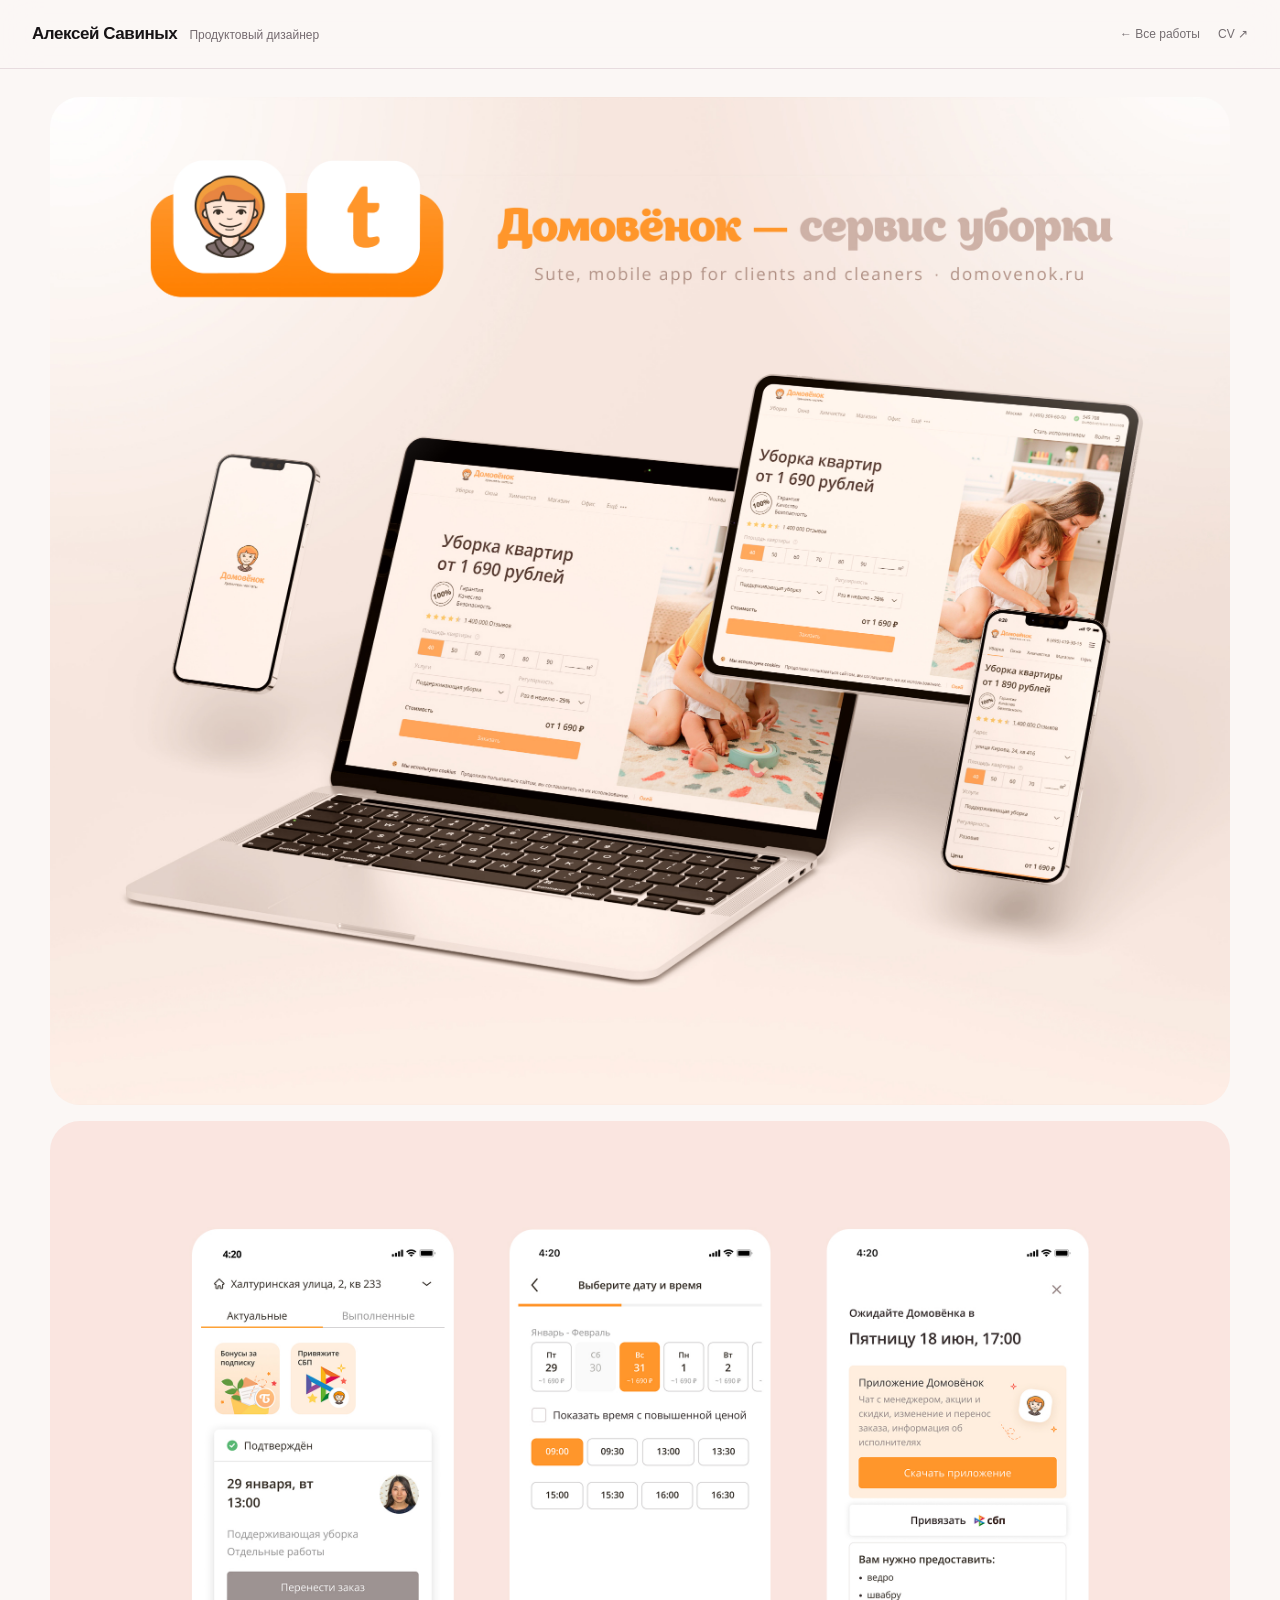
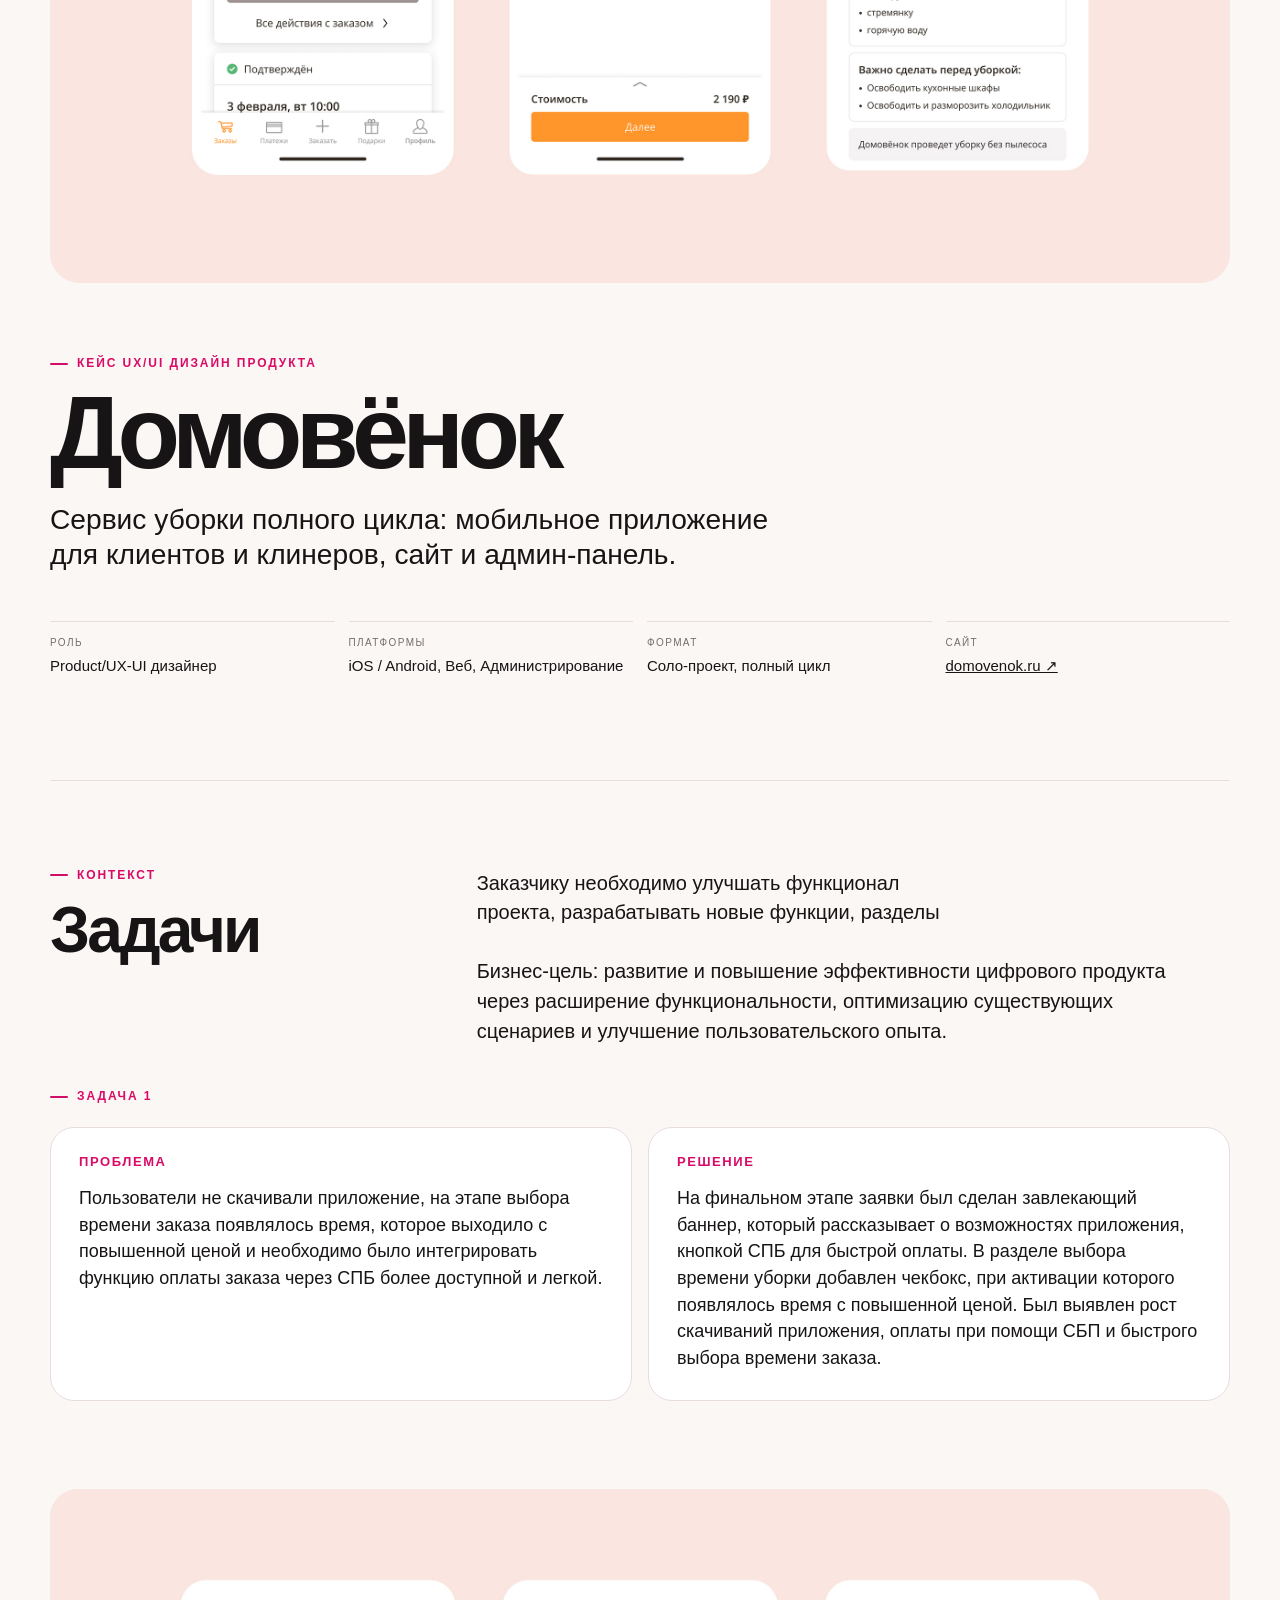
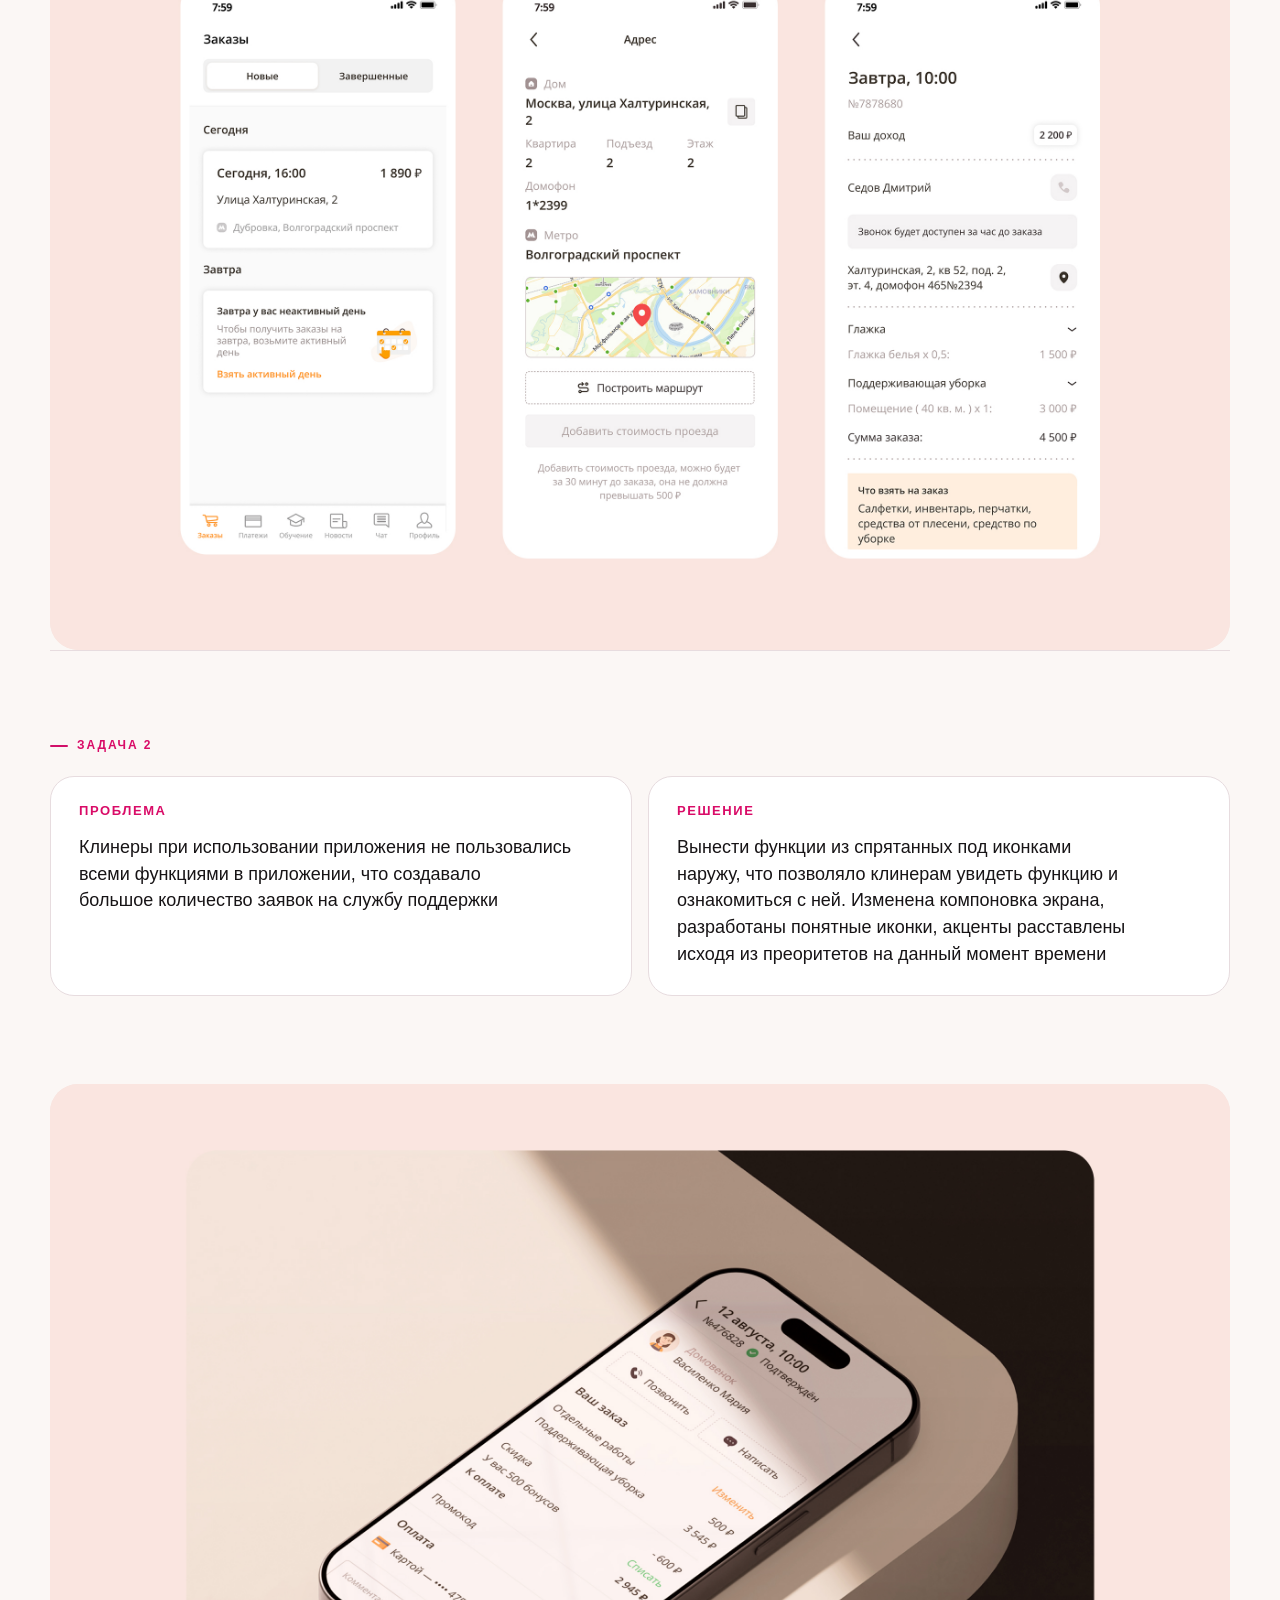
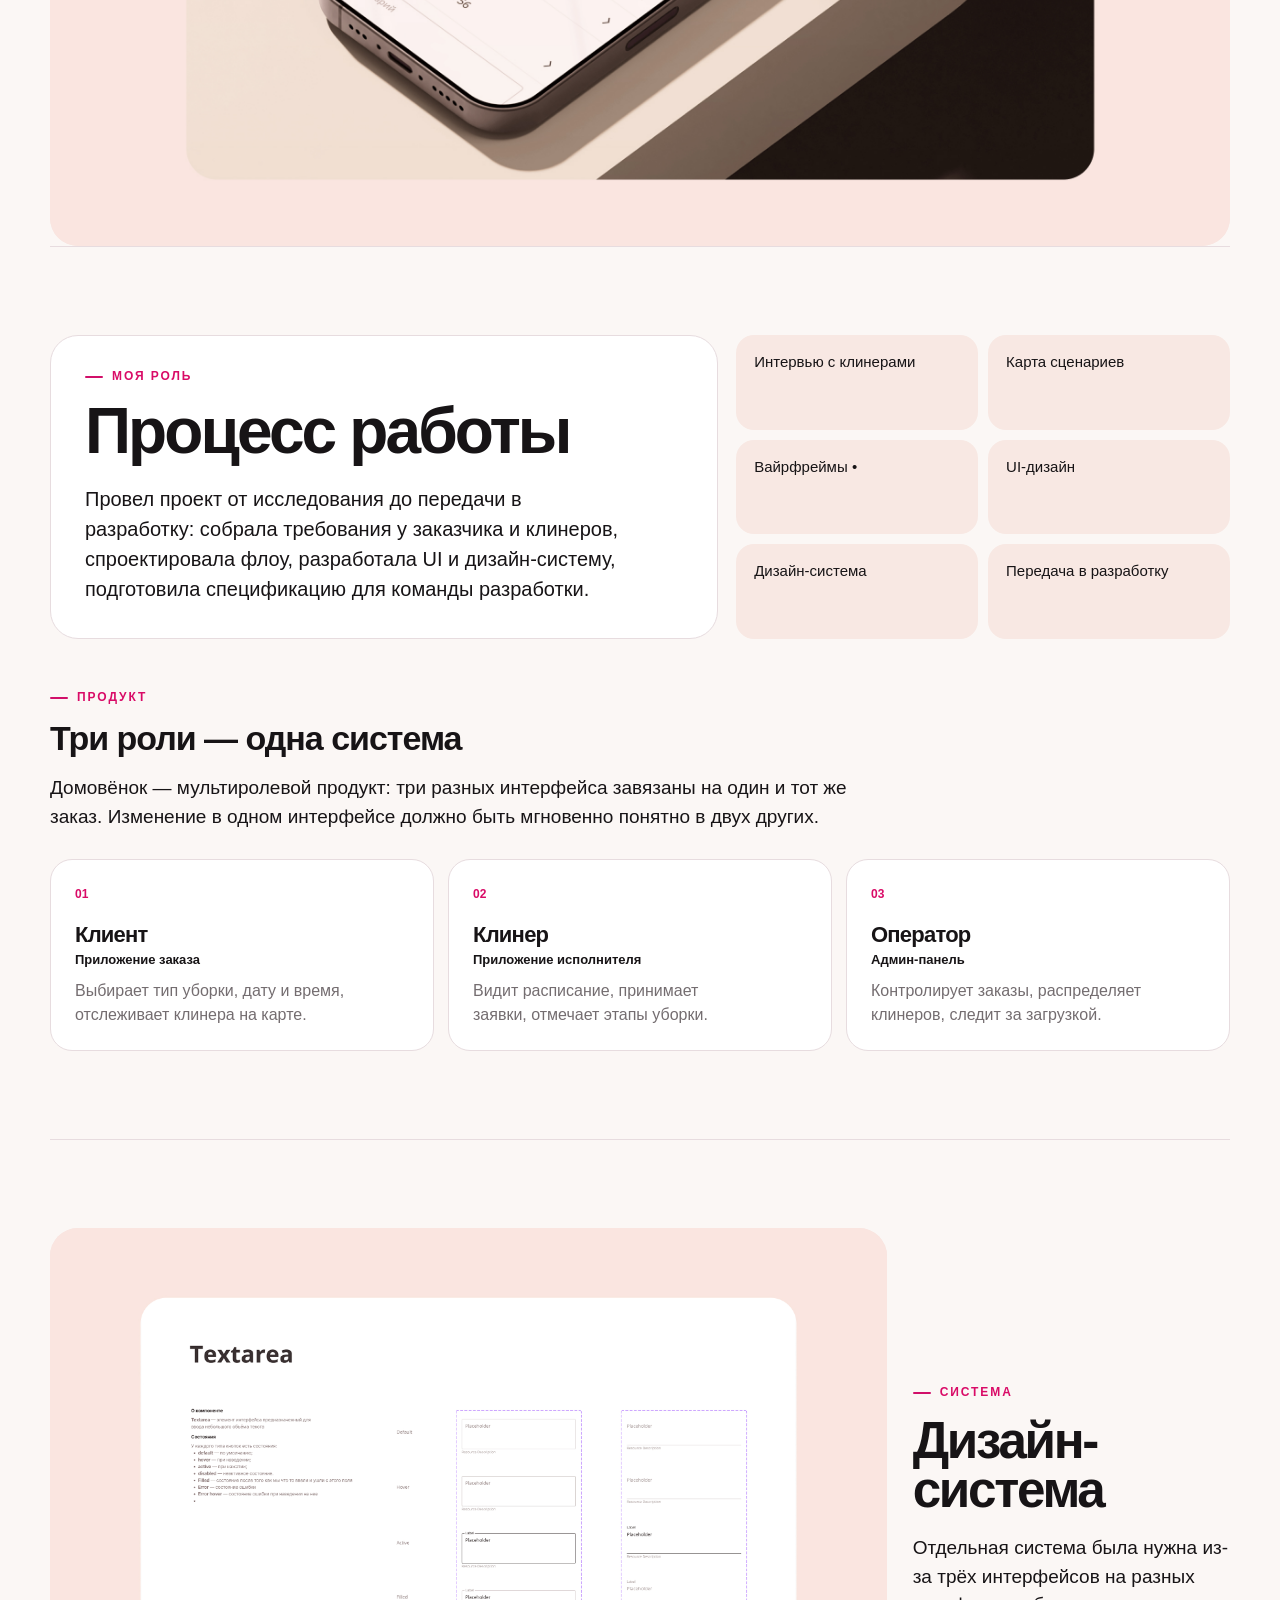
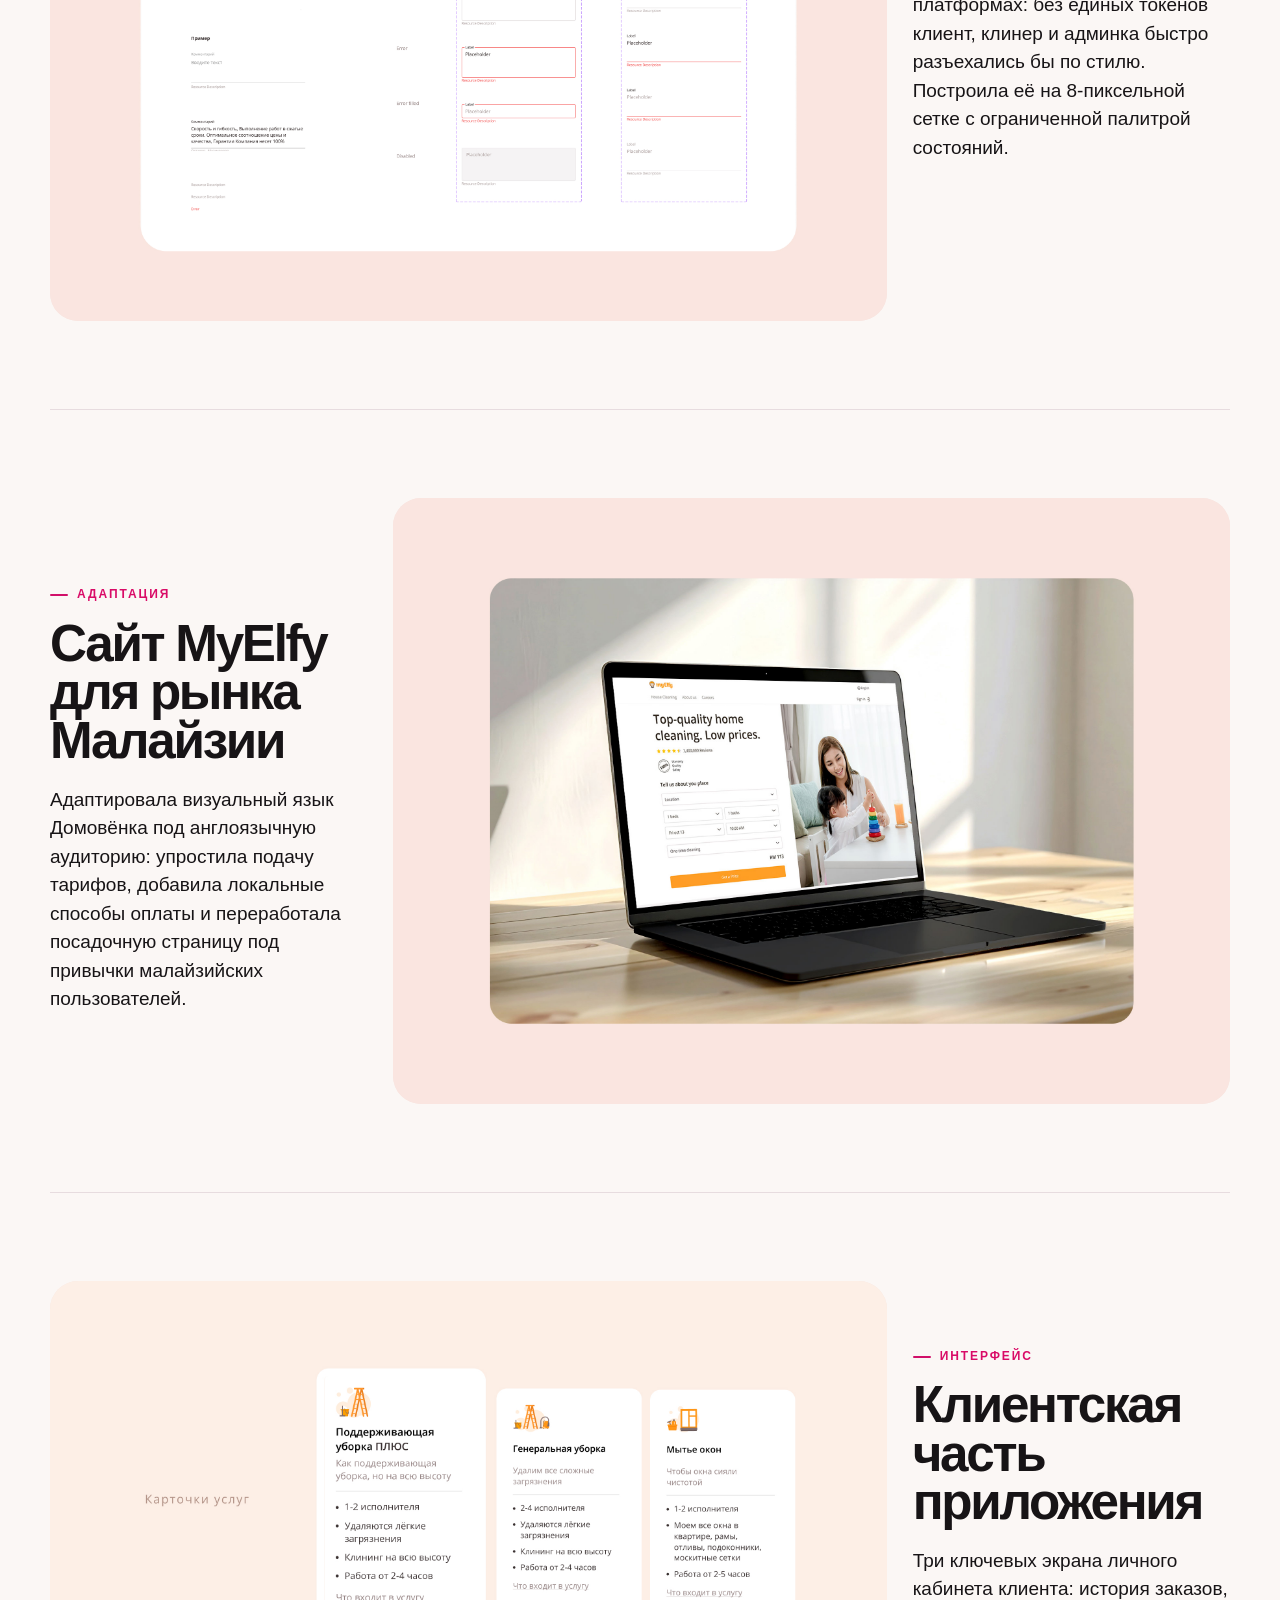
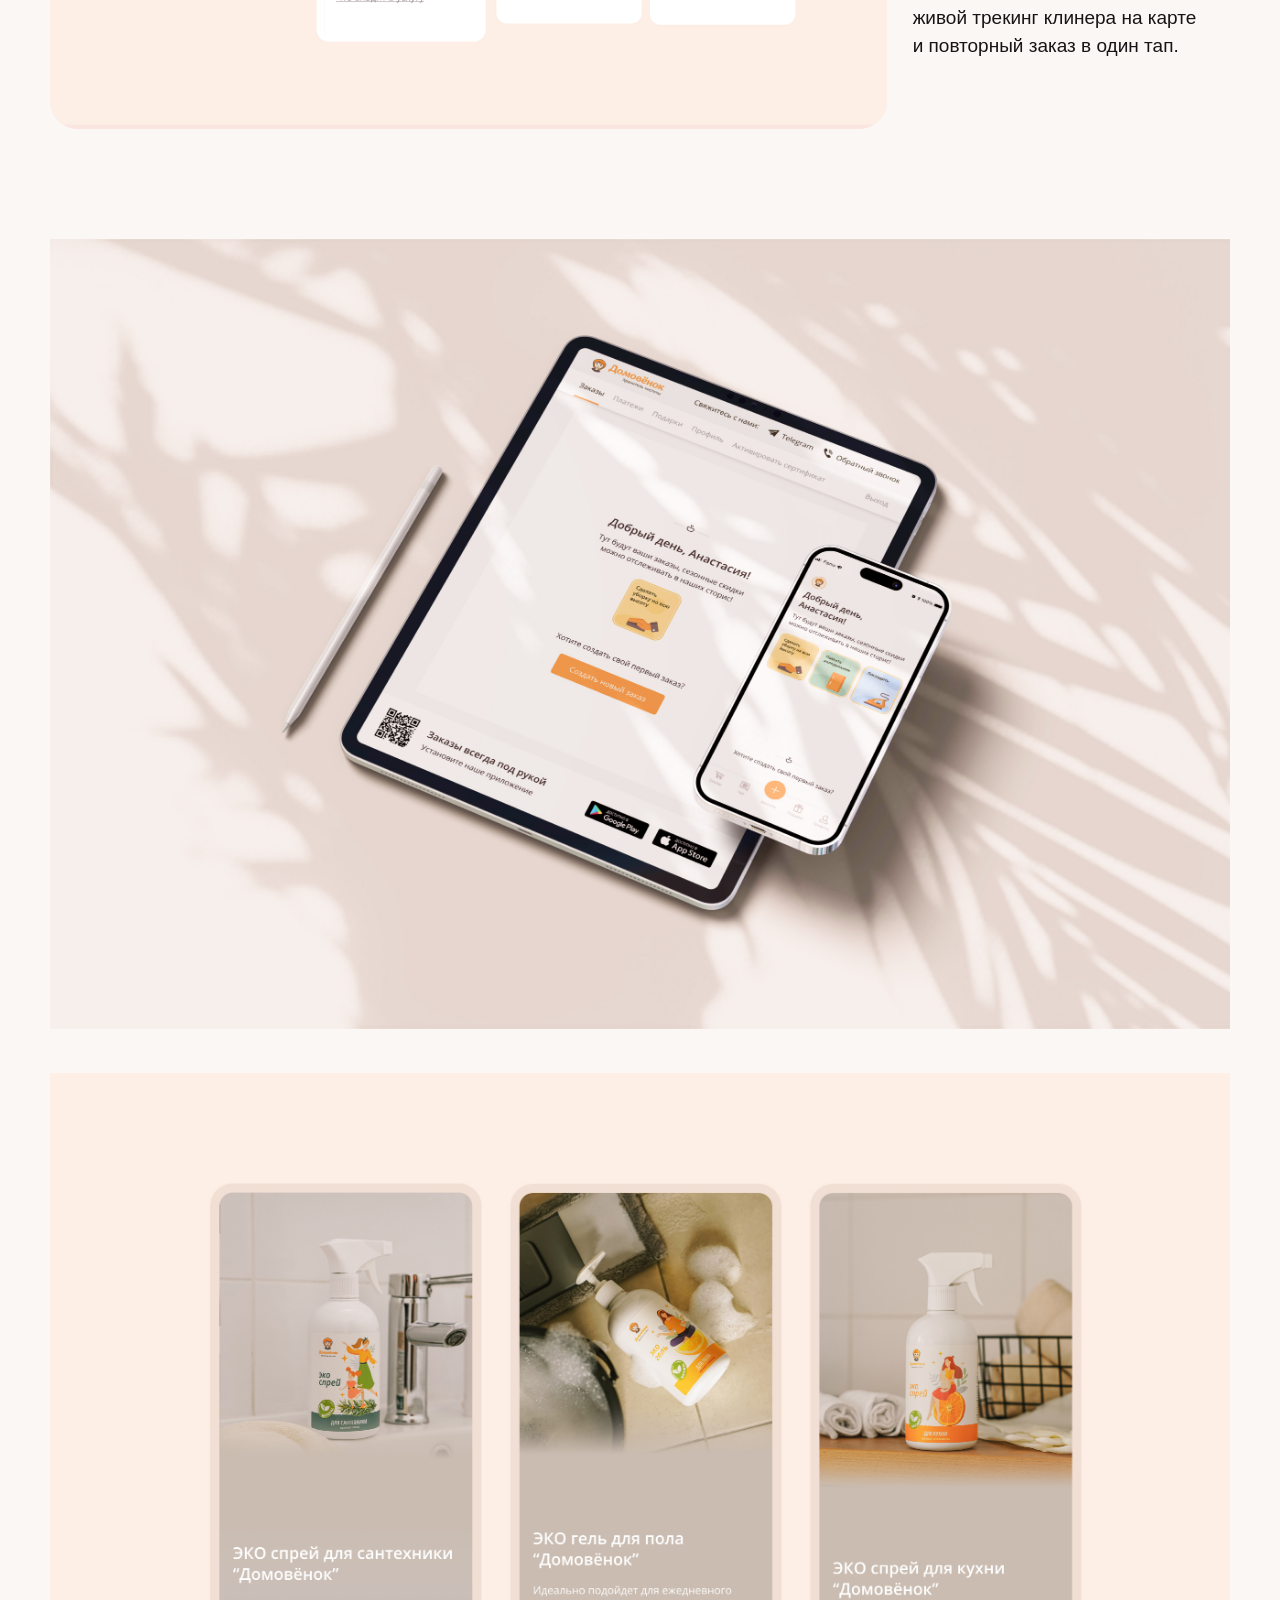
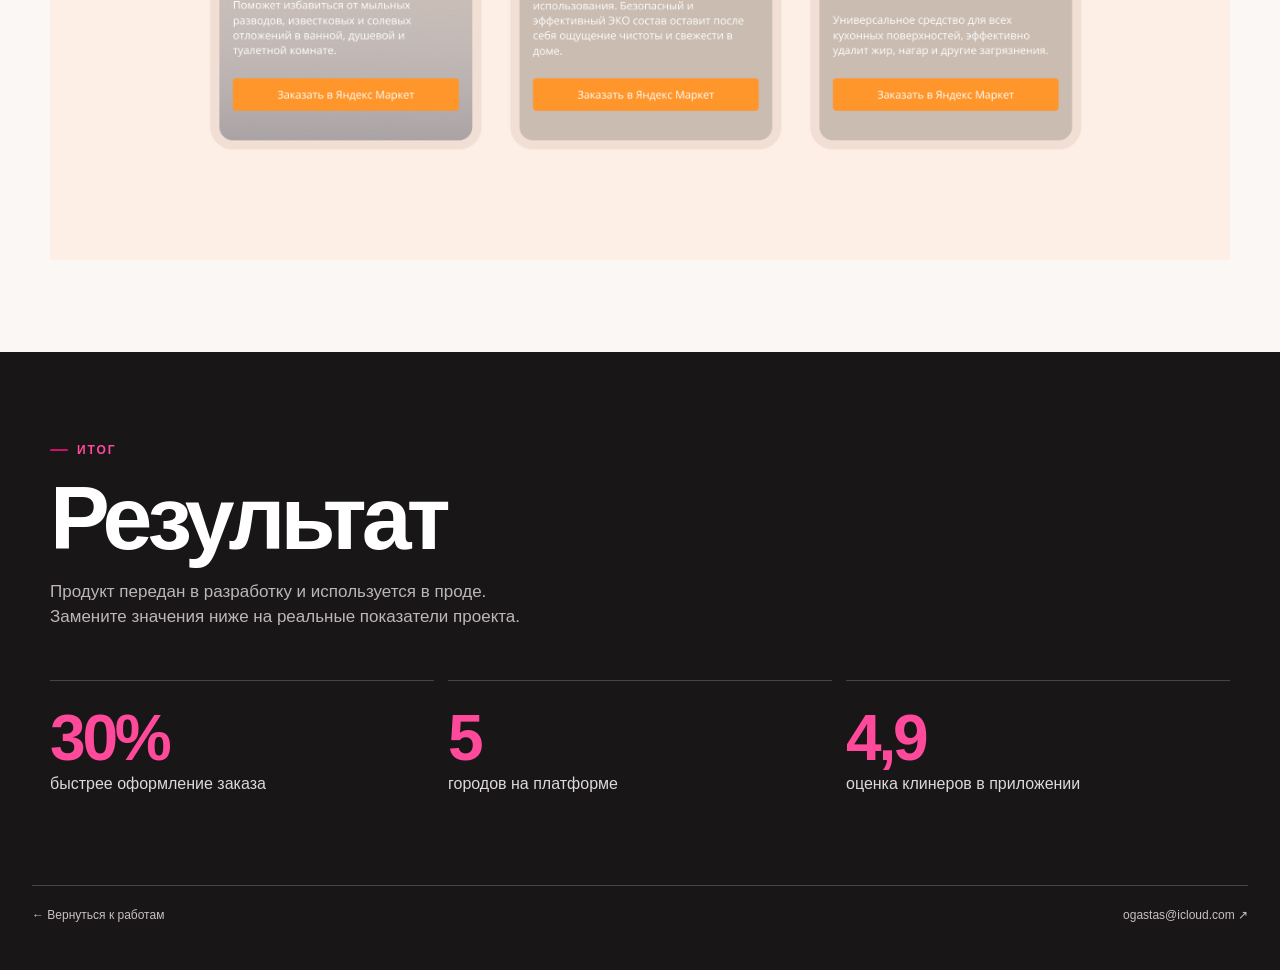
==== domovyonok.html @ ec67eaed "Add files via upload" ====
<!doctype html><html lang="ru" data-theme="accent"><head><meta charset="utf-8"><meta name="viewport" content="width=device-width,initial-scale=1"><meta name="description" content="Домовёнок — кейс продуктового дизайна Алексея Савиных"><title>Домовёнок — Алексей Савиных</title><link rel="stylesheet" href="styles.css"><style>
:root{--case-bg:#fbf7f5;--case-card:#fff;--case-soft:#f8e8e3;--case-ink:#171416;--case-muted:#746d70;--case-accent:#d90b67;--case-line:#e7dcdf}*{box-sizing:border-box}body{margin:0;background:var(--case-bg);color:var(--case-ink)}.case-topbar{position:sticky;top:0;z-index:50;background:rgba(251,247,245,.9);backdrop-filter:blur(18px);border-bottom:1px solid var(--case-line)}.case-topbar .shell{min-height:68px;display:grid;grid-template-columns:1fr auto auto;gap:18px;align-items:center}.case-back,.case-cv{text-decoration:none;color:var(--case-muted);font-size:12px}.case-wrap{width:min(1180px,calc(100% - 40px));margin:auto}.hero-img,.media{margin:0}.hero-img img,.media img{display:block;width:100%;height:auto}.hero-img{margin-top:28px;border-radius:30px;overflow:hidden;background:var(--case-soft)}.hero-img+ .hero-img{margin-top:16px}.intro{padding:74px 0 88px}.eyebrow{font-size:12px;letter-spacing:.16em;text-transform:uppercase;color:var(--case-accent);font-weight:700}.intro h1{font-size:clamp(58px,8vw,108px);line-height:.88;letter-spacing:-.065em;margin:16px 0 24px}.lede{font-size:clamp(21px,2.2vw,32px);line-height:1.25;max-width:820px;margin:0 0 48px}.meta{display:grid;grid-template-columns:repeat(4,1fr);gap:14px}.meta div,.role-chip{border-top:1px solid var(--case-line);padding-top:15px}.meta dt,.mini-label{font-size:10px;letter-spacing:.14em;text-transform:uppercase;color:var(--case-muted);margin-bottom:7px}.meta dd{margin:0;font-size:15px;line-height:1.4}.meta a{color:inherit}.section{padding:88px 0;border-top:1px solid var(--case-line)}.section-head{display:grid;grid-template-columns:1fr 2fr;gap:50px;margin-bottom:44px}.section h2{font-size:clamp(38px,5vw,70px);letter-spacing:-.045em;line-height:.95;margin:0}.section-copy{font-size:20px;line-height:1.48;max-width:740px;margin:0}.problem-solution{display:grid;grid-template-columns:1fr 1fr;gap:16px;margin-top:24px}.ps-card{background:var(--case-card);border:1px solid var(--case-line);border-radius:24px;padding:28px}.ps-card h3{font-size:13px;text-transform:uppercase;letter-spacing:.12em;color:var(--case-accent);margin:0 0 16px}.ps-card p{font-size:18px;line-height:1.48;margin:0}.media{border-radius:28px;overflow:hidden;background:var(--case-soft)}.media img{object-fit:contain}.media + .section-copy{margin-top:28px}.role-grid{display:grid;grid-template-columns:1.15fr .85fr;gap:18px}.role-main{background:var(--case-card);border:1px solid var(--case-line);border-radius:28px;padding:34px}.role-main p{font-size:20px;line-height:1.5;margin:0}.steps{display:grid;grid-template-columns:repeat(2,1fr);gap:10px}.step{padding:18px;border-radius:18px;background:var(--case-soft);font-size:15px}.system{margin-top:52px}.system h3{font-size:34px;letter-spacing:-.03em;margin:8px 0 16px}.system>p{max-width:800px;font-size:19px;line-height:1.5}.roles{display:grid;grid-template-columns:repeat(3,1fr);gap:14px;margin-top:28px}.role-card{background:var(--case-card);border:1px solid var(--case-line);border-radius:22px;padding:24px}.role-num{color:var(--case-accent);font-size:12px;font-weight:700}.role-card h4{font-size:22px;margin:22px 0 6px}.role-card b{display:block;font-size:13px;margin-bottom:12px}.role-card p{color:var(--case-muted);line-height:1.45;margin:0}.visual-text{display:grid;grid-template-columns:minmax(0,1.45fr) minmax(280px,.55fr);gap:26px;align-items:center}.visual-text.reverse{grid-template-columns:minmax(280px,.55fr) minmax(0,1.45fr)}.visual-text.reverse .media{order:2}.visual-copy h2{margin:8px 0 20px;font-size:clamp(36px,4vw,58px)}.visual-copy p{font-size:19px;line-height:1.5;margin:0}.full-media{padding:22px 0}.full-media .media{border-radius:0;background:transparent}.result{background:#191618;color:white;margin-top:70px;padding:92px 0}.result .eyebrow{color:#ff4a9b}.result h2{font-size:clamp(52px,7vw,92px);margin:10px 0 18px;letter-spacing:-.055em}.result-note{color:#bdb6b9;max-width:700px;font-size:17px;line-height:1.5}.metrics{display:grid;grid-template-columns:repeat(3,1fr);gap:14px;margin-top:50px}.metric{border-top:1px solid #4a4346;padding-top:20px}.metric strong{display:block;font-size:clamp(38px,5vw,70px);letter-spacing:-.05em;color:#ff4a9b}.metric span{font-size:16px;color:#ded8da}.case-footer{background:#191618;padding:0 0 48px;color:white}.case-footer .shell{display:flex;justify-content:space-between;border-top:1px solid #4a4346;padding-top:22px}.case-footer a{color:#c7c0c3;text-decoration:none;font-size:12px}@media(max-width:760px){.case-wrap{width:min(100% - 24px,1180px)}.case-topbar .shell{grid-template-columns:1fr auto;min-height:60px}.case-cv,.brand-role{display:none}.hero-img{border-radius:18px;margin-top:12px}.intro,.section{padding:54px 0}.meta{grid-template-columns:1fr 1fr}.section-head,.visual-text,.visual-text.reverse,.role-grid{grid-template-columns:1fr;gap:24px}.visual-text.reverse .media{order:0}.problem-solution,.roles,.metrics{grid-template-columns:1fr}.steps{grid-template-columns:1fr 1fr}.media{border-radius:18px}.result{padding:64px 0}.case-footer .shell{flex-direction:column;gap:14px}}
</style></head><body>
<header class="case-topbar"><div class="shell"><a class="brand" href="index.html"><span class="brand-name">Алексей Савиных</span><span class="brand-role">Продуктовый дизайнер</span></a><a class="case-back" href="index.html#work">← Все работы</a><a class="case-cv" href="https://drive.google.com/file/d/1H_s0ojrtbCo3EBp_ZT7xwTFtt6R-jJSQ/view?usp=sharing" target="_blank" rel="noopener">CV ↗</a></div></header>
<main>
<div class="case-wrap"><figure class="hero-img"><img src="assets/domovyonok-sequence/1.jpg" alt="Домовёнок"></figure><figure class="hero-img"><img src="assets/domovyonok-sequence/3.jpg" alt="Интерфейсы Домовёнка"></figure>
<section class="intro"><div class="eyebrow">Кейс UX/UI дизайн продукта</div><h1>Домовёнок</h1><p class="lede">Сервис уборки полного цикла: мобильное приложение для клиентов и клинеров, сайт и админ-панель.</p><dl class="meta"><div><dt>Роль</dt><dd>Product/UX-UI дизайнер</dd></div><div><dt>Платформы</dt><dd>iOS / Android, Веб, Администрирование</dd></div><div><dt>Формат</dt><dd>Соло-проект, полный цикл</dd></div><div><dt>Сайт</dt><dd><a href="https://domovenok.ru" target="_blank" rel="noopener">domovenok.ru ↗</a></dd></div></dl></section>
<section class="section"><div class="section-head"><div><div class="eyebrow">Контекст</div><h2>Задачи</h2></div><p class="section-copy">Заказчику необходимо улучшать функционал проекта, разрабатывать новые функции, разделы<br><br>Бизнес-цель: развитие и повышение эффективности цифрового продукта через расширение функциональности, оптимизацию существующих сценариев и улучшение пользовательского опыта.</p></div><div class="eyebrow">Задача 1</div><div class="problem-solution"><article class="ps-card"><h3>Проблема</h3><p>Пользователи не скачивали приложение, на этапе выбора времени заказа появлялось время, которое выходило с повышенной ценой и необходимо было интегрировать функцию оплаты заказа через СПБ более доступной и легкой.</p></article><article class="ps-card"><h3>Решение</h3><p>На финальном этапе заявки был сделан завлекающий баннер, который рассказывает о возможностях приложения, кнопкой СПБ для быстрой оплаты. В разделе выбора времени уборки добавлен чекбокс, при активации которого появлялось время с повышенной ценой. Был выявлен рост скачиваний приложения, оплаты при помощи СБП и быстрого выбора времени заказа.</p></article></div></section>
<figure class="media"><img src="assets/domovyonok-sequence/5.jpg" alt="Задача 2"></figure><section class="section"><div class="eyebrow">Задача 2</div><div class="problem-solution"><article class="ps-card"><h3>Проблема</h3><p>Клинеры при использовании приложения не пользовались всеми функциями в приложении, что создавало большое количество заявок на службу поддержки</p></article><article class="ps-card"><h3>Решение</h3><p>Вынести функции из спрятанных под иконками наружу, что позволяло клинерам увидеть функцию и ознакомиться с ней. Изменена компоновка экрана, разработаны понятные иконки, акценты расставлены исходя из преоритетов на данный момент времени</p></article></div></section>
<figure class="media"><img src="assets/domovyonok-sequence/8.jpg" alt="Процесс работы"></figure><section class="section"><div class="role-grid"><div class="role-main"><div class="eyebrow">Моя роль</div><h2 style="margin:10px 0 22px">Процесс работы</h2><p>Провел проект от исследования до передачи в разработку: собрала требования у заказчика и клинеров, спроектировала флоу, разработала UI и дизайн-систему, подготовила спецификацию для команды разработки.</p></div><div class="steps"><div class="step">Интервью с клинерами</div><div class="step">Карта сценариев</div><div class="step">Вайрфреймы •</div><div class="step">UI-дизайн</div><div class="step">Дизайн-система</div><div class="step">Передача в разработку</div></div></div><div class="system"><div class="eyebrow">Продукт</div><h3>Три роли — одна система</h3><p>Домовёнок — мультиролевой продукт: три разных интерфейса завязаны на один и тот же заказ. Изменение в одном интерфейсе должно быть мгновенно понятно в двух других.</p><div class="roles"><article class="role-card"><span class="role-num">01</span><h4>Клиент</h4><b>Приложение заказа</b><p>Выбирает тип уборки, дату и время, отслеживает клинера на карте.</p></article><article class="role-card"><span class="role-num">02</span><h4>Клинер</h4><b>Приложение исполнителя</b><p>Видит расписание, принимает заявки, отмечает этапы уборки.</p></article><article class="role-card"><span class="role-num">03</span><h4>Оператор</h4><b>Админ-панель</b><p>Контролирует заказы, распределяет клинеров, следит за загрузкой.</p></article></div></div></section>
<section class="section visual-text"><figure class="media"><img src="assets/domovyonok-sequence/10.jpg" alt="Дизайн-система"></figure><div class="visual-copy"><div class="eyebrow">Система</div><h2>Дизайн-система</h2><p>Отдельная система была нужна из-за трёх интерфейсов на разных платформах: без единых токенов клиент, клинер и админка быстро разъехались бы по стилю. Построила её на 8-пиксельной сетке с ограниченной палитрой состояний.</p></div></section>
<section class="section visual-text reverse"><figure class="media"><img src="assets/domovyonok-sequence/12.jpg" alt="MyElfy"></figure><div class="visual-copy"><div class="eyebrow">Адаптация</div><h2>Сайт MyElfy для рынка Малайзии</h2><p>Адаптировала визуальный язык Домовёнка под англоязычную аудиторию: упростила подачу тарифов, добавила локальные способы оплаты и переработала посадочную страницу под привычки малайзийских пользователей.</p></div></section>
<section class="section visual-text"><figure class="media"><img src="assets/domovyonok-sequence/14.jpg" alt="Клиентская часть приложения"></figure><div class="visual-copy"><div class="eyebrow">Интерфейс</div><h2>Клиентская часть приложения</h2><p>Три ключевых экрана личного кабинета клиента: история заказов, живой трекинг клинера на карте и повторный заказ в один тап.</p></div></section>
<section class="full-media"><figure class="media"><img src="assets/domovyonok-sequence/15.jpg" alt="Домовёнок — интерфейс"></figure></section><section class="full-media"><figure class="media"><img src="assets/domovyonok-sequence/16.jpg" alt="Домовёнок — интерфейс"></figure></section>
</div>
<section class="result"><div class="case-wrap"><div class="eyebrow">Итог</div><h2>Результат</h2><p class="result-note">Продукт передан в разработку и используется в проде. Замените значения ниже на реальные показатели проекта.</p><div class="metrics"><div class="metric"><strong>30%</strong><span>быстрее оформление заказа</span></div><div class="metric"><strong>5</strong><span>городов на платформе</span></div><div class="metric"><strong>4,9</strong><span>оценка клинеров в приложении</span></div></div></div></section>
</main><footer class="case-footer"><div class="shell"><a href="index.html#work">← Вернуться к работам</a><a href="mailto:ogastas@icloud.com">ogastas@icloud.com ↗</a></div></footer></body></html>
---- styles.css ----
:root {
  --bg: #f4f4f2;
  --surface: #ffffff;
  --surface-2: #ececea;
  --text: #101010;
  --muted: #686866;
  --line: #d7d7d3;
  --strong: #101010;
  --accent: #101010;
  --accent-2: #6f6f6f;
  --accent-soft: #dfdfdc;
  --inverse: #f7f7f5;
  --hero-pattern: rgba(0,0,0,.12);
  --shadow: 0 18px 50px rgba(0,0,0,.06);
  --shell: 1320px;
  --radius-xl: 32px;
  --radius-lg: 24px;
  --radius-md: 16px;
  --ease: cubic-bezier(.22,.8,.22,1);
}

html[data-theme="accent"] {
  --bg: #f7f4f2;
  --surface: #fffdfb;
  --surface-2: #f1e9e5;
  --text: #171215;
  --muted: #756b70;
  --line: #ded4d8;
  --strong: #171215;
  --accent: #d10f69;
  --accent-2: #f06b2d;
  --accent-soft: #f8dfe9;
  --inverse: #fff8fb;
  --hero-pattern: rgba(209,15,105,.18);
  --shadow: 0 18px 50px rgba(87,31,52,.08);
}

html[data-theme="solarized"] {
  --bg: #f4eddc;
  --surface: #fdf6e3;
  --surface-2: #eee8d5;
  --text: #073642;
  --muted: #657b83;
  --line: #d7ceb8;
  --strong: #002b36;
  --accent: #268bd2;
  --accent-2: #b58900;
  --accent-soft: #e3dcc6;
  --inverse: #fdf6e3;
  --hero-pattern: rgba(38,139,210,.18);
  --shadow: 0 18px 50px rgba(0,43,54,.08);
}

* { box-sizing: border-box; }
html { scroll-behavior: smooth; background: var(--bg); }
body { margin: 0; background: var(--bg); color: var(--text); font-family: Inter, ui-sans-serif, -apple-system, BlinkMacSystemFont, "Segoe UI", Arial, sans-serif; -webkit-font-smoothing: antialiased; text-rendering: optimizeLegibility; transition: background-color .35s var(--ease), color .35s var(--ease); }
a { color: inherit; }
button, a { -webkit-tap-highlight-color: transparent; }
button { font: inherit; color: inherit; }
img { max-width: 100%; }
::selection { background: var(--accent); color: var(--inverse); }
.shell { width: min(calc(100% - 64px), var(--shell)); margin: 0 auto; }
.section-pad { padding: 120px 0; }
.sr-only { position: absolute; width: 1px; height: 1px; padding: 0; margin: -1px; overflow: hidden; clip: rect(0,0,0,0); white-space: nowrap; border: 0; }
.skip-link { position: fixed; left: 16px; top: 12px; z-index: 1000; padding: 10px 14px; background: var(--strong); color: var(--inverse); border-radius: 10px; transform: translateY(-200%); }
.skip-link:focus { transform: translateY(0); }

.site-header { position: sticky; top: 0; z-index: 50; background: color-mix(in srgb, var(--bg) 88%, transparent); backdrop-filter: blur(20px) saturate(1.2); border-bottom: 1px solid color-mix(in srgb, var(--line) 72%, transparent); }
.header-inner { height: 76px; display: grid; grid-template-columns: 1fr auto 1fr; align-items: center; gap: 28px; }
.brand { display: inline-flex; gap: 12px; align-items: baseline; text-decoration: none; width: fit-content; }
.brand-name { font-size: 14px; font-weight: 680; letter-spacing: -.02em; }
.brand-role { font-size: 12px; color: var(--muted); }
.desktop-nav { display: flex; gap: 28px; align-items: center; justify-content: center; }
.desktop-nav a, .mobile-nav a { text-decoration: none; font-size: 13px; color: var(--muted); transition: color .2s ease; }
.desktop-nav a:hover { color: var(--text); }
.header-controls { display: flex; justify-content: flex-end; gap: 12px; align-items: center; }
.segmented { display: inline-flex; gap: 3px; padding: 3px; border: 1px solid var(--line); background: color-mix(in srgb, var(--surface) 70%, transparent); border-radius: 999px; }
.seg-btn { border: 0; background: transparent; min-height: 34px; padding: 0 11px; border-radius: 999px; font-size: 11px; line-height: 1; color: var(--muted); cursor: pointer; transition: background .2s ease, color .2s ease, transform .2s ease; }
.seg-btn:hover { color: var(--text); }
.seg-btn.is-active { background: var(--strong); color: var(--inverse); }
.seg-btn:focus-visible, a:focus-visible, .menu-toggle:focus-visible { outline: 2px solid var(--accent); outline-offset: 3px; }
.menu-toggle { display: none; width: 38px; height: 38px; border: 1px solid var(--line); background: var(--surface); border-radius: 12px; padding: 0; cursor: pointer; position: relative; }
.menu-toggle > span:not(.sr-only) { position: absolute; width: 15px; height: 1px; background: var(--text); left: 11px; transition: transform .2s ease; }
.menu-toggle > span:nth-child(2) { top: 15px; }
.menu-toggle > span:nth-child(3) { top: 21px; }
.menu-toggle[aria-expanded="true"] > span:nth-child(2) { transform: translateY(3px) rotate(45deg); }
.menu-toggle[aria-expanded="true"] > span:nth-child(3) { transform: translateY(-3px) rotate(-45deg); }
.mobile-panel { border-top: 1px solid var(--line); background: var(--bg); }
.mobile-nav { width: min(calc(100% - 32px), var(--shell)); margin: 0 auto; display: grid; padding: 18px 0 26px; }
.mobile-nav a { padding: 14px 0; border-bottom: 1px solid var(--line); font-size: 18px; color: var(--text); }

.eyebrow { margin: 0 0 18px; font-size: 11px; line-height: 1.1; font-weight: 680; text-transform: uppercase; letter-spacing: .12em; color: var(--muted); }
h1, h2, h3, h4, p { text-wrap: balance; }
h1 { margin: 0; max-width: 900px; font-size: clamp(64px, 7.4vw, 116px); line-height: .91; letter-spacing: -.065em; font-weight: 670; }
h2 { margin: 0; font-size: clamp(48px, 5.1vw, 78px); line-height: .96; letter-spacing: -.052em; font-weight: 650; }
h3 { margin: 0; font-size: clamp(34px, 4vw, 60px); line-height: .98; letter-spacing: -.045em; font-weight: 650; }
h4 { margin: 0; font-size: 26px; line-height: 1; letter-spacing: -.035em; }

.hero { padding-top: 110px; padding-bottom: 54px; }
.hero-grid { display: grid; grid-template-columns: minmax(0,1.45fr) minmax(320px,.55fr); gap: 64px; align-items: end; min-height: 650px; }
.hero-copy { padding-bottom: 28px; }
.hero-lede { max-width: 750px; margin: 34px 0 0; font-size: clamp(20px,2vw,28px); line-height: 1.35; letter-spacing: -.025em; color: var(--muted); }
.hero-actions { display: flex; gap: 12px; align-items: center; margin-top: 38px; flex-wrap: wrap; }
.button { min-height: 48px; padding: 0 19px; border-radius: 999px; display: inline-flex; align-items: center; justify-content: center; font-size: 13px; font-weight: 620; text-decoration: none; border: 1px solid var(--line); transition: transform .2s var(--ease), background .2s ease, color .2s ease; }
.button:hover { transform: translateY(-2px); }
.button.primary { background: var(--strong); color: var(--inverse); border-color: var(--strong); }
.button.quiet { background: color-mix(in srgb, var(--surface) 56%, transparent); }
.hero-portrait { display: flex; justify-content: flex-end; }
.portrait-surface { width: 100%; min-height: 470px; background: var(--strong); color: var(--inverse); border-radius: var(--radius-xl); position: relative; overflow: hidden; padding: 30px; display: flex; flex-direction: column; justify-content: space-between; box-shadow: var(--shadow); }
.portrait-grid { position: absolute; inset: 0; opacity: .75; background-image: linear-gradient(var(--hero-pattern) 1px, transparent 1px), linear-gradient(90deg, var(--hero-pattern) 1px, transparent 1px); background-size: 32px 32px; mask-image: linear-gradient(to bottom right, transparent 0%, black 48%, black 100%); }
.portrait-surface::before { content:""; position:absolute; width: 220px; height:220px; border: 52px solid var(--accent-2); border-radius: 50%; right: -54px; top: 56px; opacity:.95; }
.portrait-surface::after { content:""; position:absolute; width: 180px; height: 180px; background: var(--accent); left: -62px; bottom: 52px; border-radius: 38% 62% 56% 44% / 55% 42% 58% 45%; transform: rotate(-18deg); opacity:.95; }
.portrait-copy, .portrait-footer { position: relative; z-index: 2; }
.tiny-label { display:block; color: color-mix(in srgb, var(--inverse) 58%, transparent); font-size:11px; text-transform:uppercase; letter-spacing:.12em; margin-bottom:10px; }
.portrait-copy strong { max-width: 280px; display:block; font-size: 24px; line-height:1.1; letter-spacing:-.035em; }
.portrait-footer { display:grid; gap:7px; }
.portrait-footer span { font-size:11px; color:color-mix(in srgb, var(--inverse) 58%, transparent); }
.portrait-footer strong { font-size:13px; font-weight:620; }
.theme-row { display:flex; align-items:center; justify-content:space-between; gap:20px; padding-top: 42px; border-top:1px solid var(--line); margin-top: 72px; }
.theme-label { font-size:11px; text-transform:uppercase; letter-spacing:.12em; color:var(--muted); font-weight:680; }
.themes .seg-btn { display:flex; gap:7px; align-items:center; min-height:38px; padding:0 13px; }
.theme-dot { width:10px; height:10px; border-radius:50%; background:#111; border:1px solid rgba(255,255,255,.35); }
.theme-dot.accent { background: linear-gradient(135deg,#d10f69 0 50%,#f06b2d 50%); }
.theme-dot.solarized { background: linear-gradient(135deg,#268bd2 0 50%,#b58900 50%); }

.work { background: var(--surface); border-top:1px solid var(--line); border-bottom:1px solid var(--line); }
.section-heading { display:grid; grid-template-columns: 1.25fr .75fr; gap:72px; align-items:end; margin-bottom: 64px; }
.section-heading > p { margin:0; max-width:520px; font-size:17px; line-height:1.45; color:var(--muted); justify-self:end; }
.featured-cases { display:grid; grid-template-columns:1fr 1fr; gap:20px; }
.feature-card { border:1px solid var(--line); border-radius:var(--radius-xl); overflow:hidden; background:var(--bg); transition: transform .35s var(--ease), box-shadow .35s var(--ease), border-color .25s ease; }
.feature-card:hover { transform:translateY(-5px); box-shadow:var(--shadow); border-color:color-mix(in srgb,var(--line) 25%,var(--text)); }
.feature-card > a { display:block; text-decoration:none; }
.feature-visual { min-height: 500px; position:relative; overflow:hidden; border-bottom:1px solid var(--line); background:var(--surface-2); }
.feature-info { padding:30px; display:grid; grid-template-columns:1fr auto; gap:24px; }
.feature-copy p { margin:16px 0 0; max-width:620px; font-size:15px; line-height:1.5; color:var(--muted); }
.case-kicker { display:flex; gap:14px; align-items:center; margin-bottom:20px; font-size:10px; text-transform:uppercase; letter-spacing:.1em; color:var(--muted); font-weight:650; }
.case-kicker span:first-child { color:var(--text); }
.open-mark { font-size:22px; transition:transform .2s var(--ease); }
.feature-card:hover .open-mark { transform: translate(3px,-3px); }

.domestic-visual { background:linear-gradient(150deg,color-mix(in srgb,var(--accent-soft) 80%,white),var(--surface-2)); display:grid; place-items:center; }
.dom-window { width:78%; aspect-ratio:1.28; border:1px solid color-mix(in srgb,var(--text) 24%,transparent); background:var(--surface); border-radius:22px; overflow:hidden; box-shadow:0 30px 80px rgba(0,0,0,.12); transform:rotate(-2deg); }
.dom-top { height:46px; display:flex; align-items:center; gap:7px; padding:0 16px; border-bottom:1px solid var(--line); }
.dom-top span { width:7px; height:7px; border-radius:50%; background:var(--line); }
.dom-main { height:calc(100% - 46px); display:grid; grid-template-columns:72px 1fr; }
.dom-sidebar { border-right:1px solid var(--line); padding:18px 14px; display:grid; align-content:start; gap:14px; }
.dom-sidebar i { height:7px; border-radius:5px; background:var(--line); }
.dom-content { padding:24px; }
.dom-title { height:16px; width:38%; background:var(--text); border-radius:5px; opacity:.9; margin-bottom:22px; }
.dom-cards { display:grid; grid-template-columns:repeat(3,1fr); gap:10px; }
.dom-cards span { height:74px; background:var(--accent-soft); border-radius:12px; border:1px solid var(--line); }
.dom-chart { margin-top:14px; height:120px; display:flex; align-items:flex-end; gap:9px; padding:18px; background:var(--surface-2); border-radius:14px; }
.dom-chart b { flex:1; background:var(--accent); border-radius:7px 7px 2px 2px; opacity:.85; }
.dom-chart b:nth-child(1){height:35%}.dom-chart b:nth-child(2){height:72%}.dom-chart b:nth-child(3){height:56%}.dom-chart b:nth-child(4){height:90%}.dom-chart b:nth-child(5){height:66%}

.map-visual { background:var(--strong); }
.map-grid { position:absolute; inset:-40px; background-image:linear-gradient(color-mix(in srgb,var(--inverse) 10%,transparent) 1px,transparent 1px),linear-gradient(90deg,color-mix(in srgb,var(--inverse) 10%,transparent) 1px,transparent 1px); background-size:42px 42px; transform:rotate(12deg) scale(1.2); }
.map-route { position:absolute; height:8px; border-radius:999px; background:var(--accent-2); transform-origin:left center; }
.route-a { width:62%; left:12%; top:62%; transform:rotate(-22deg); }
.route-b { width:48%; left:42%; top:29%; transform:rotate(48deg); background:var(--accent); }
.map-pin { position:absolute; width:24px; height:24px; background:var(--inverse); border:7px solid var(--accent); border-radius:50% 50% 50% 0; transform:rotate(-45deg); }
.map-pin.p1{left:25%;top:58%}.map-pin.p2{left:59%;top:40%;border-color:var(--accent-2)}.map-pin.p3{right:18%;top:69%}
.map-panel { position:absolute; right:30px; bottom:30px; width:190px; background:color-mix(in srgb,var(--surface) 95%,transparent); color:var(--text); border-radius:18px; padding:18px; box-shadow:0 20px 50px rgba(0,0,0,.2); }
.map-panel span { display:block; width:52%; height:8px; background:var(--muted); border-radius:6px; opacity:.45; }
.map-panel strong { display:block; width:78%; height:18px; margin:12px 0 18px; background:var(--text); border-radius:6px; }
.map-panel i { display:block; height:7px; background:var(--line); border-radius:6px; margin-top:8px; }

.beauty-visual { background:linear-gradient(135deg,#f3f0ed,#e9e3df); color:#151515; }
.beauty-word { position:absolute; left:28px; top:24px; font-size:clamp(40px,6vw,80px); font-weight:760; letter-spacing:-.07em; }
.beauty-products { position:absolute; left:14%; right:38%; bottom:54px; display:flex; gap:18px; align-items:end; }
.beauty-products span { flex:1; max-width:100px; background:#161616; border-radius:16px 16px 8px 8px; box-shadow:0 16px 40px rgba(0,0,0,.18); }
.beauty-products span:nth-child(1){height:190px}.beauty-products span:nth-child(2){height:250px;background:#d10f69}.beauty-products span:nth-child(3){height:155px;background:#f06b2d}
.beauty-ui { position:absolute; right:7%; top:28%; width:32%; min-width:180px; background:#fff; border-radius:20px; padding:18px; box-shadow:0 24px 70px rgba(0,0,0,.14); }
.beauty-ui i { display:block; width:48%; height:8px; border-radius:8px; background:#999; margin-bottom:18px; }
.beauty-ui b { display:block; height:38px; border-radius:10px; background:#efefef; margin-top:8px; }
.beauty-ui b:last-child { background:#111; }

.date-visual { background:radial-gradient(circle at 30% 20%,color-mix(in srgb,var(--accent) 26%,transparent),transparent 28%),linear-gradient(135deg,var(--surface-2),color-mix(in srgb,var(--accent-soft) 75%,var(--surface))); display:grid; place-items:center; }
.phone-card { position:absolute; width:210px; height:370px; background:var(--surface); border:1px solid var(--line); border-radius:34px; padding:18px; box-shadow:0 24px 70px rgba(0,0,0,.14); }
.phone-one { transform:translate(-65px,18px) rotate(-7deg); }
.phone-two { transform:translate(70px,-10px) rotate(8deg); }
.phone-card .avatar { height:230px; border-radius:22px; background:linear-gradient(140deg,var(--accent),var(--accent-2)); }
.phone-card .avatar.second { background:linear-gradient(140deg,var(--accent-2),var(--strong)); }
.phone-card i { display:block; height:12px; width:70%; background:var(--text); border-radius:6px; margin-top:18px; }
.phone-card b { display:block; height:8px; background:var(--line); border-radius:6px; margin-top:8px; }
.date-orbit { width:370px; height:370px; border:1px solid color-mix(in srgb,var(--accent) 30%,transparent); border-radius:50%; }

.archive-heading { display:grid; grid-template-columns:.42fr 1fr; gap:40px; align-items:end; padding-top:100px; margin:100px 0 34px; border-top:1px solid var(--line); }
.archive-heading h3 { max-width:760px; font-size:38px; }
.archive-grid { display:grid; grid-template-columns:repeat(3,1fr); gap:14px; }
.archive-card { min-height:330px; background:var(--bg); border:1px solid var(--line); border-radius:22px; padding:18px; text-decoration:none; display:grid; grid-template-rows:1fr auto; position:relative; transition:transform .25s var(--ease), border-color .25s ease; }
.archive-card:hover { transform:translateY(-4px); border-color:color-mix(in srgb,var(--line) 25%,var(--text)); }
.archive-card > span:last-child { position:absolute; right:18px; bottom:18px; }
.archive-card > div:nth-child(2) { padding-right:30px; }
.archive-card h4 { margin-top:9px; }
.archive-card p { margin:10px 0 0; color:var(--muted); font-size:13px; line-height:1.45; }
.archive-year { font-size:10px; text-transform:uppercase; letter-spacing:.12em; color:var(--muted); }
.archive-art { min-height:170px; border-radius:16px; background:var(--surface-2); position:relative; overflow:hidden; margin-bottom:20px; }
.travel-art::before { content:""; position:absolute; inset:0; background-image:linear-gradient(var(--line) 1px,transparent 1px),linear-gradient(90deg,var(--line) 1px,transparent 1px); background-size:28px 28px; opacity:.7; }
.travel-art span { position:absolute; left:24px; top:72px; width:110px; height:7px; background:var(--accent); transform:rotate(-18deg); border-radius:10px; }
.travel-art i,.travel-art b { position:absolute; width:18px;height:18px;border-radius:50%;background:var(--accent-2); }
.travel-art i{left:22px;top:93px}.travel-art b{left:125px;top:53px}
.call-art span { position:absolute; width:86px;height:86px;border-radius:50%;background:var(--strong);left:50%;top:50%;transform:translate(-50%,-50%); }
.call-art span::after { content:""; position:absolute; width:32px;height:18px;border-left:8px solid var(--inverse);border-bottom:8px solid var(--inverse);transform:rotate(-45deg);left:23px;top:24px;border-radius:3px; }
.call-art i,.call-art b{position:absolute;width:10px;height:10px;background:var(--accent);border-radius:50%}.call-art i{left:25%;top:30%}.call-art b{right:24%;bottom:25%}
.ocean-art { background:linear-gradient(180deg,var(--surface-2),color-mix(in srgb,var(--accent) 35%,var(--surface))); }
.ocean-art::after { content:""; position:absolute; width:150%;height:110px;left:-25%;bottom:-45px;border-radius:50%;background:var(--accent);opacity:.85; }
.ocean-art span { position:absolute;width:56px;height:90px;border-radius:18px;background:var(--surface);left:28px;top:32px;box-shadow:30px 16px 0 color-mix(in srgb,var(--surface) 55%,transparent); }

.experience { background:var(--bg); }
.timeline { border-top:1px solid var(--line); }
.timeline-item { display:grid; grid-template-columns:220px 1fr; gap:40px; padding:34px 0; border-bottom:1px solid var(--line); }
.timeline-years { font-size:12px; font-weight:650; letter-spacing:.04em; color:var(--muted); padding-top:5px; }
.timeline-main h3 { font-size:28px; line-height:1.1; letter-spacing:-.035em; }
.timeline-main p { margin:12px 0 0; max-width:850px; color:var(--muted); line-height:1.55; font-size:15px; }

.about { background:var(--strong); color:var(--inverse); }
.about .eyebrow { color:color-mix(in srgb,var(--inverse) 54%,transparent); }
.about-grid { display:grid; grid-template-columns:.82fr 1.18fr; gap:80px; }
.about-copy { padding-top:58px; }
.about-copy p { margin:0 0 22px; color:color-mix(in srgb,var(--inverse) 65%,transparent); font-size:16px; line-height:1.6; }
.about-copy .large-copy { color:var(--inverse); font-size:clamp(24px,2.6vw,38px); line-height:1.25; letter-spacing:-.035em; }
.capability-grid { margin-top:88px; display:grid; grid-template-columns:repeat(3,1fr); border-top:1px solid color-mix(in srgb,var(--inverse) 16%,transparent); border-left:1px solid color-mix(in srgb,var(--inverse) 16%,transparent); }
.capability { min-height:140px; padding:24px; border-right:1px solid color-mix(in srgb,var(--inverse) 16%,transparent); border-bottom:1px solid color-mix(in srgb,var(--inverse) 16%,transparent); display:flex; flex-direction:column; justify-content:space-between; }
.capability span { font-size:10px; color:color-mix(in srgb,var(--inverse) 40%,transparent); }
.capability strong { font-size:22px; letter-spacing:-.03em; }
.facts { margin-top:72px; display:grid; grid-template-columns:repeat(3,1fr); gap:20px; }
.facts div { display:grid; gap:8px; }
.facts span { font-size:10px; text-transform:uppercase; letter-spacing:.12em; color:color-mix(in srgb,var(--inverse) 42%,transparent); }
.facts strong { font-size:13px; line-height:1.45; font-weight:550; }

.contact { background:var(--bg); }
.contact-card { background:var(--surface); border:1px solid var(--line); border-radius:var(--radius-xl); padding:56px; display:grid; grid-template-columns:1.2fr .8fr; gap:70px; align-items:end; box-shadow:var(--shadow); }
.contact-card h2 { font-size:clamp(42px,4.5vw,72px); }
.contact-actions { display:grid; gap:14px; }
.contact-link { font-size:clamp(18px,2.2vw,28px); font-weight:620; letter-spacing:-.03em; text-decoration:none; border-bottom:1px solid var(--line); padding-bottom:12px; display:flex; justify-content:space-between; gap:16px; }
.contact-link span:last-child { transition:transform .2s var(--ease); }
.contact-link:hover span:last-child { transform:translate(3px,-3px); }
.secondary-link { font-size:16px; color:var(--muted); }
.contact-actions p { margin:4px 0 0; color:var(--muted); font-size:13px; }
.site-footer { padding:28px 0 40px; }
.footer-inner { display:flex; justify-content:space-between; gap:24px; color:var(--muted); font-size:11px; }
.footer-inner a { text-decoration:none; }

.reveal { opacity:0; transform:translateY(18px); transition:opacity .7s var(--ease), transform .7s var(--ease); }
.reveal.is-visible { opacity:1; transform:none; }

@media (max-width: 1020px) {
  .desktop-nav { display:none; }
  .menu-toggle { display:block; }
  .header-inner { grid-template-columns:1fr auto; }
  .hero-grid { grid-template-columns:1fr; min-height:auto; }
  .hero-portrait { max-width:560px; }
  .section-heading, .about-grid, .contact-card { grid-template-columns:1fr; gap:34px; }
  .section-heading > p { justify-self:start; }
  .featured-cases { grid-template-columns:1fr; }
  .feature-visual { min-height:470px; }
  .archive-grid { grid-template-columns:1fr 1fr; }
  .capability-grid { grid-template-columns:1fr 1fr; }
  .facts { grid-template-columns:1fr; gap:28px; }
  .about-copy { padding-top:0; }
}

@media (max-width: 720px) {
  .shell { width:min(calc(100% - 28px),var(--shell)); }
  .section-pad { padding:78px 0; }
  .header-inner { height:68px; }
  .brand-role { display:none; }
  .hero { padding-top:76px; padding-bottom:32px; }
  h1 { font-size:clamp(52px,15vw,80px); }
  h2 { font-size:clamp(42px,12vw,58px); }
  .hero-lede { font-size:18px; margin-top:26px; }
  .hero-actions { flex-direction:column; align-items:stretch; }
  .button { width:100%; }
  .portrait-surface { min-height:390px; }
  .theme-row { align-items:flex-start; flex-direction:column; margin-top:50px; }
  .themes { width:100%; display:grid; grid-template-columns:1fr; border-radius:18px; }
  .themes .seg-btn { justify-content:flex-start; }
  .section-heading { margin-bottom:36px; }
  .section-heading > p { font-size:15px; }
  .feature-visual { min-height:340px; }
  .feature-info { padding:22px; }
  .feature-copy p { font-size:14px; }
  .dom-window { width:88%; }
  .dom-main { grid-template-columns:48px 1fr; }
  .dom-content { padding:16px; }
  .dom-cards span { height:52px; }
  .dom-chart { height:92px; padding:12px; }
  .map-panel { width:150px; right:16px; bottom:16px; }
  .beauty-word { font-size:44px; }
  .beauty-products { left:8%; right:40%; bottom:34px; }
  .beauty-ui { right:5%; width:42%; min-width:145px; }
  .phone-card { width:150px; height:280px; border-radius:26px; padding:12px; }
  .phone-card .avatar { height:174px; border-radius:18px; }
  .phone-one { transform:translate(-48px,15px) rotate(-7deg); }
  .phone-two { transform:translate(50px,-8px) rotate(8deg); }
  .date-orbit { width:270px; height:270px; }
  .archive-heading { grid-template-columns:1fr; padding-top:70px; margin-top:70px; }
  .archive-heading h3 { font-size:30px; }
  .archive-grid { grid-template-columns:1fr; }
  .timeline-item { grid-template-columns:1fr; gap:12px; padding:26px 0; }
  .timeline-main h3 { font-size:24px; }
  .capability-grid { grid-template-columns:1fr; margin-top:60px; }
  .capability { min-height:105px; }
  .contact-card { padding:28px; }
  .footer-inner { flex-direction:column; }
}

@media (prefers-reduced-motion: reduce) {
  html { scroll-behavior:auto; }
  *, *::before, *::after { animation-duration:.01ms !important; animation-iteration-count:1 !important; transition-duration:.01ms !important; }
  .reveal { opacity:1; transform:none; }
}

/* Real portfolio imagery */
.photo-surface { padding:0; background:var(--surface-2); min-height:470px; }
.photo-surface::before, .photo-surface::after, .photo-surface .portrait-grid { display:none; }
.designer-photo { position:absolute; inset:0; width:100%; height:100%; object-fit:cover; object-position:center 36%; }
.photo-caption { position:absolute; z-index:2; left:18px; right:18px; bottom:18px; padding:14px 16px; border-radius:16px; background:color-mix(in srgb,var(--strong) 72%,transparent); backdrop-filter:blur(14px); color:var(--inverse); }
.image-visual { background:var(--surface-2); }
.image-visual img { width:100%; height:100%; position:absolute; inset:0; object-fit:cover; transition:transform .45s var(--ease); }
.image-contain img { object-fit:cover; }
.feature-card:hover .image-visual img { transform:scale(1.018); }
.archive-grid.two-up { grid-template-columns:repeat(2,1fr); }
.archive-image { background:var(--surface-2); }
.archive-image img { width:100%; height:100%; position:absolute; inset:0; object-fit:cover; }
.private-work { margin-top:72px; padding:46px 0 0; border-top:1px solid var(--line); display:grid; grid-template-columns:.42fr 1fr; gap:40px; }
.private-work h3 { max-width:760px; font-size:clamp(34px,4vw,54px); }
.private-work p:not(.eyebrow) { max-width:700px; color:var(--muted); line-height:1.55; margin:18px 0 26px; }
@media (max-width:720px){.archive-grid.two-up{grid-template-columns:1fr}.private-work{grid-template-columns:1fr;gap:10px}.photo-surface{min-height:430px}.designer-photo{object-position:center 30%}}

/* Editorial hierarchy pass */
.hero-grid { grid-template-columns:minmax(0,1.6fr) minmax(260px,.4fr); gap:72px; }
.hero-portrait { align-self:center; }
.photo-surface { min-height:360px; border-radius:18px; box-shadow:none; }
.designer-photo { object-position:center 32%; }
.featured-primary { grid-template-columns:minmax(0,1.35fr) minmax(320px,.65fr); gap:18px; align-items:stretch; }
.feature-card, .archive-card, .earlier-mobile-card { border-radius:16px; }
.feature-card-main .feature-visual { min-height:560px; }
.feature-card-secondary .feature-visual { min-height:560px; }
.feature-info { min-height:190px; }
.earlier-heading { margin-top:92px; }
.earlier-mobile-grid { display:grid; grid-template-columns:1fr 1fr; gap:14px; }
.earlier-mobile-card { border:1px solid var(--line); overflow:hidden; text-decoration:none; background:var(--bg); transition:transform .25s var(--ease), border-color .25s ease; }
.earlier-mobile-card:hover { transform:translateY(-4px); border-color:color-mix(in srgb,var(--line) 25%,var(--text)); }
.earlier-mobile-art { height:260px; position:relative; overflow:hidden; background:var(--surface-2); border-bottom:1px solid var(--line); }
.earlier-mobile-art img { position:absolute; inset:0; width:100%; height:100%; object-fit:cover; transition:transform .4s var(--ease); }
.earlier-mobile-card:hover img { transform:scale(1.015); }
.earlier-mobile-copy { display:grid; grid-template-columns:1fr auto; gap:20px; padding:22px; }
.earlier-mobile-copy h4 { margin:8px 0 0; font-size:clamp(28px,3vw,40px); letter-spacing:-.04em; }
.earlier-mobile-copy p { margin:10px 0 0; color:var(--muted); font-size:14px; line-height:1.45; }
.archive-heading { margin-top:82px; }
.archive-card { border-radius:16px; }
@media (max-width:980px){
  .hero-grid,.featured-primary{grid-template-columns:1fr;}
  .hero-portrait{max-width:420px;justify-self:start;}
  .photo-surface{min-height:430px;}
  .feature-card-main .feature-visual,.feature-card-secondary .feature-visual{min-height:470px;}
}
@media (max-width:720px){
  .hero-portrait{max-width:320px;}
  .photo-surface{min-height:360px;}
  .earlier-mobile-grid{grid-template-columns:1fr;}
  .earlier-mobile-art{height:230px;}
  .earlier-heading,.archive-heading{margin-top:62px;}
}


/* Portfolio hierarchy refinement */
.theme-row { display:none !important; }
.hero { padding-bottom:72px; }
.brand-name { font-size:17px; font-weight:720; letter-spacing:-.025em; }
.feature-copy h3 { font-size:clamp(30px,3.2vw,50px); max-width:720px; }
.project-name { margin:10px 0 0 !important; font-size:14px !important; line-height:1.25 !important; font-weight:700; letter-spacing:.01em; color:var(--accent) !important; }
.feature-copy > p:not(.project-name) { margin-top:12px; }
.feature-card-main .image-visual img { object-fit:contain; padding:18px; background:#f1e9e5; }
.feature-card-secondary .image-visual img { object-fit:cover; }
.archive-grid.four-up { grid-template-columns:repeat(4,minmax(0,1fr)); gap:14px; }
.archive-grid.four-up .archive-card { min-height:390px; }
.archive-art { min-height:170px; position:relative; overflow:hidden; border-radius:10px; margin-bottom:18px; }
.archive-image img { object-fit:cover; }
.archive-image.logo-contain img { object-fit:contain; padding:8px; }
.archive-image.green-bg { background:#55bf48; }
.archive-image.red-bg { background:#ef4b2f; }
.archive-project { margin:7px 0 0 !important; font-size:12px !important; line-height:1.25 !important; font-weight:700; letter-spacing:.01em; color:var(--accent) !important; }
.archive-card h4 { font-size:22px; line-height:1.05; }
.archive-card p:not(.archive-project) { margin-top:8px; }
.earlier-mobile-grid, .earlier-mobile-card { display:none !important; }
@media (max-width:1100px){ .archive-grid.four-up{grid-template-columns:repeat(2,minmax(0,1fr));} }
@media (max-width:720px){
  .archive-grid.four-up{grid-template-columns:1fr;}
  .archive-grid.four-up .archive-card{min-height:350px;}
  .archive-art{min-height:190px;}
  .brand-name{font-size:15px;}
  .feature-card-main .image-visual img{padding:10px;}
}


/* v5 refinements */
:root, html[data-theme="accent"] { --accent:#d10f69; --accent-2:#f06b2d; --accent-soft:#f8dfe9; }
.eyebrow::before { content:""; display:inline-block; width:18px; height:2px; margin-right:9px; vertical-align:middle; background:var(--accent); border-radius:999px; }
.case-domain { margin:10px 0 0; font-size:clamp(26px,2.5vw,38px); line-height:1.05; font-weight:680; letter-spacing:-.035em; color:var(--strong); }
.project-name { margin:12px 0 0 !important; font-size:clamp(17px,1.45vw,21px) !important; line-height:1.2 !important; font-weight:760; letter-spacing:-.015em; color:var(--accent) !important; }
.archive-domain { margin:7px 0 0; font-size:14px; line-height:1.3; font-weight:650; letter-spacing:-.01em; color:var(--strong); }
.archive-project { margin:6px 0 0 !important; font-size:16px !important; line-height:1.2 !important; font-weight:780; letter-spacing:-.01em; color:var(--accent) !important; }
.timeline-item:hover .timeline-years, .contact-link:hover, .desktop-nav a:hover, .mobile-nav a:hover { color:var(--accent); }
.timeline-item { border-left:2px solid transparent; padding-left:16px; margin-left:-18px; }
.timeline-item:hover { border-left-color:var(--accent); }
.button.primary { box-shadow:inset 0 -2px 0 color-mix(in srgb,var(--accent) 70%, transparent); }
.feature-card:hover, .archive-card:hover { border-color:color-mix(in srgb,var(--accent) 34%, var(--line)); }

/* v6: image framing and final card corrections */
.feature-card-main .image-visual img {
  object-fit: cover;
  object-position: center;
  padding: 0;
  background: transparent;
}
.archive-card[href*="Green-pay"] .archive-art {
  background: #292826;
}
.archive-card[href*="Green-pay"] .archive-art img {
  object-fit: contain;
  object-position: center;
}
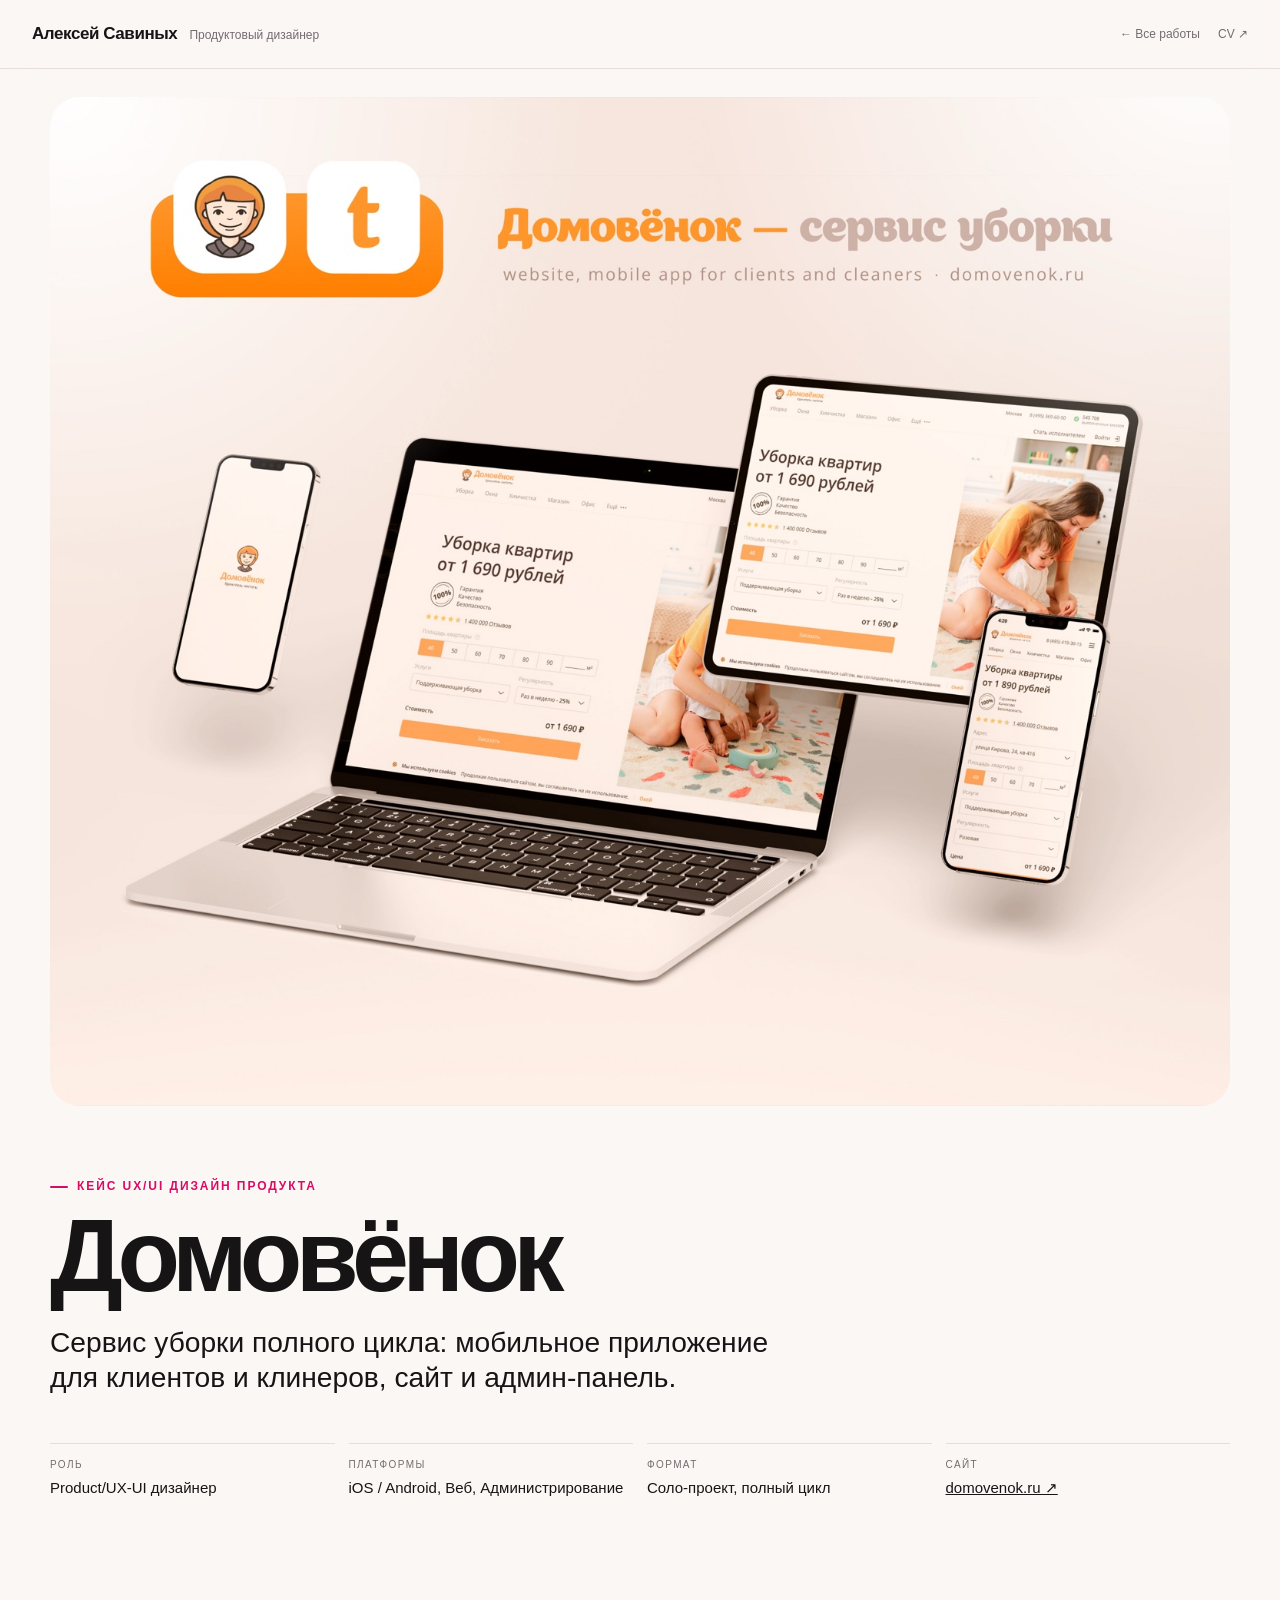
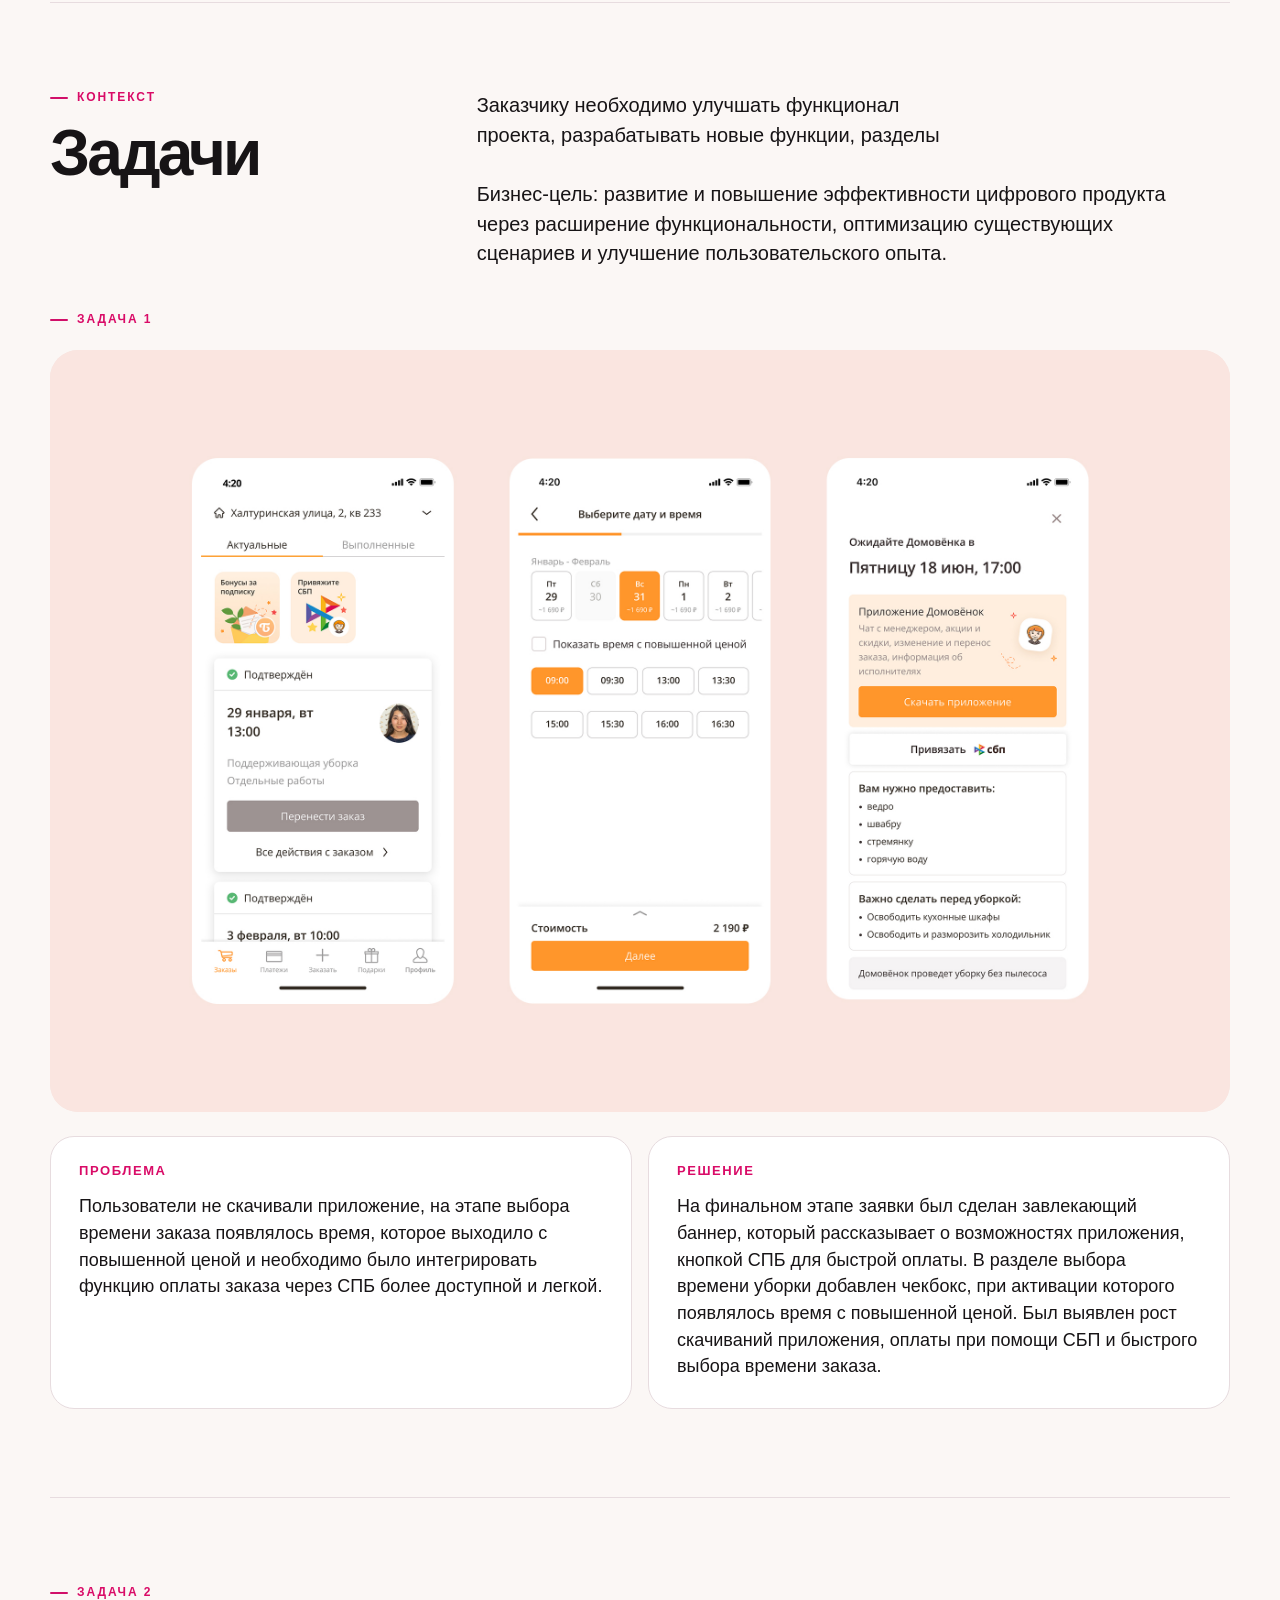
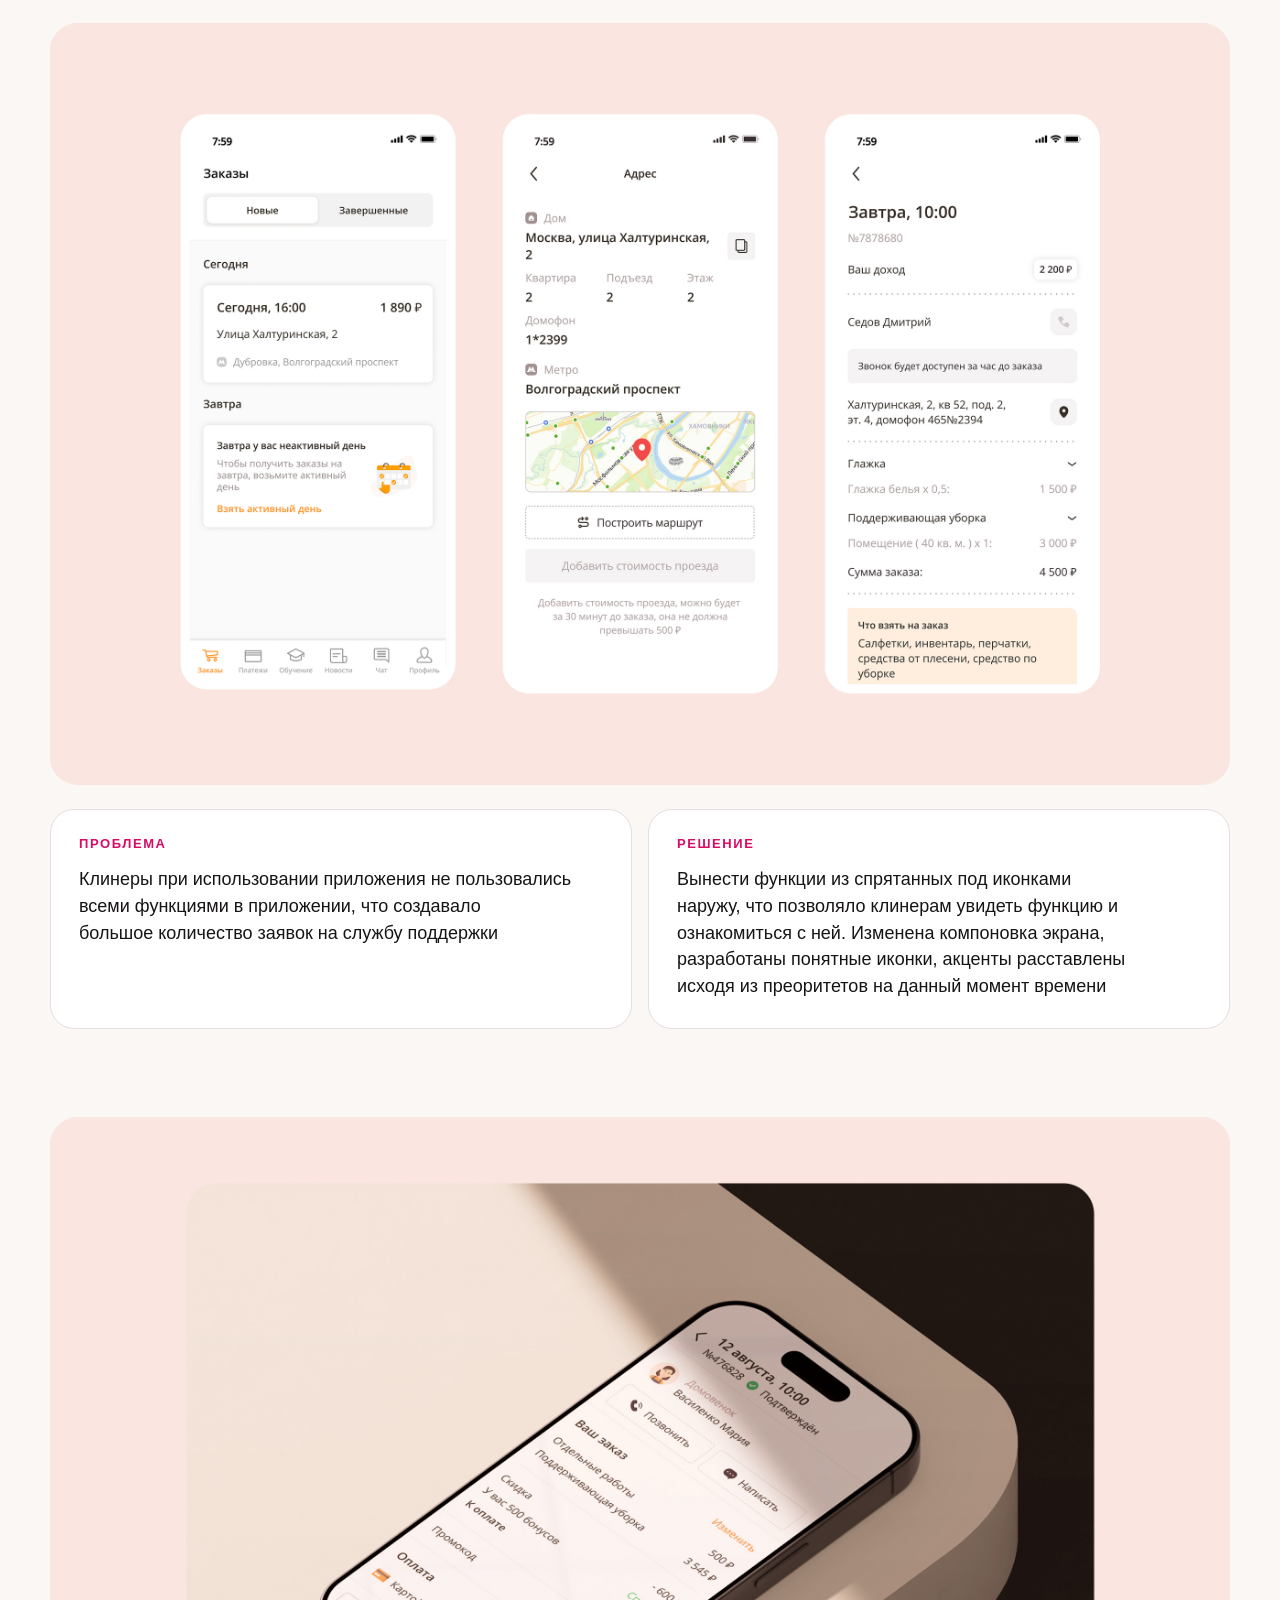
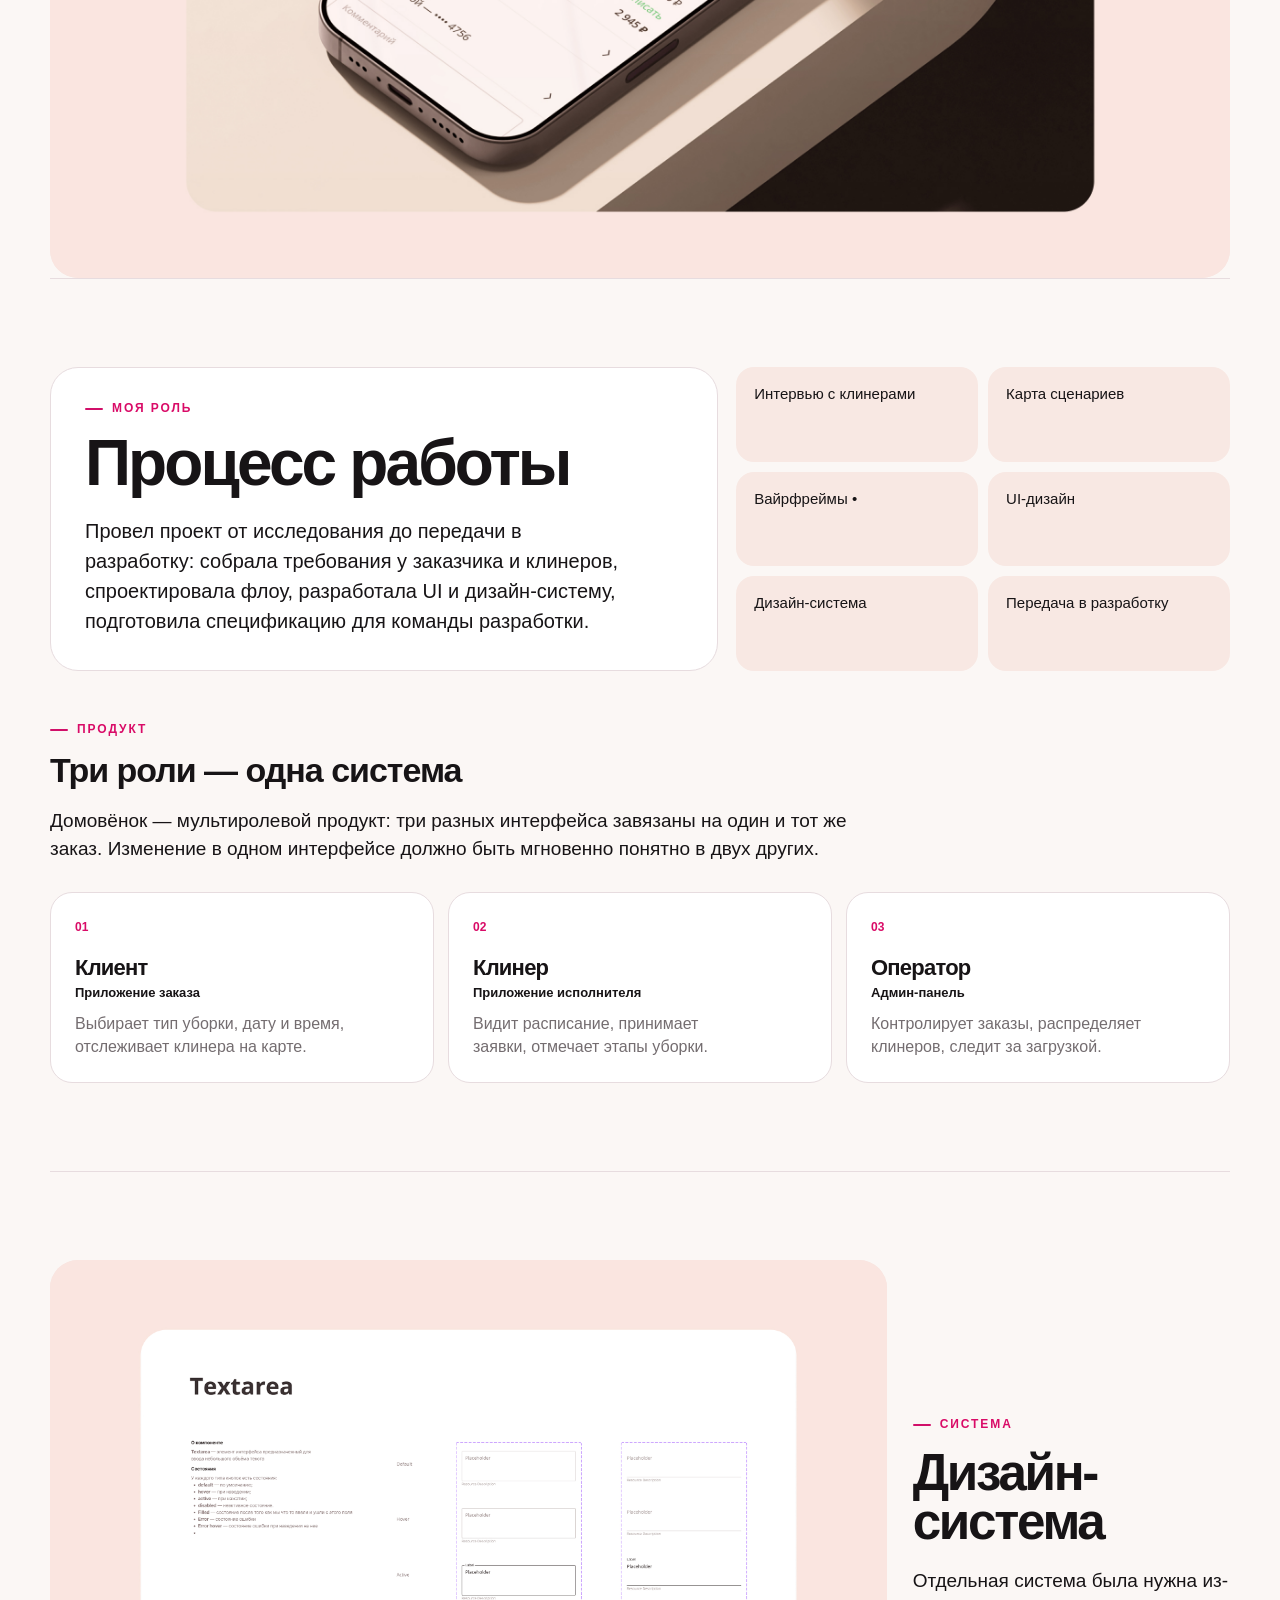
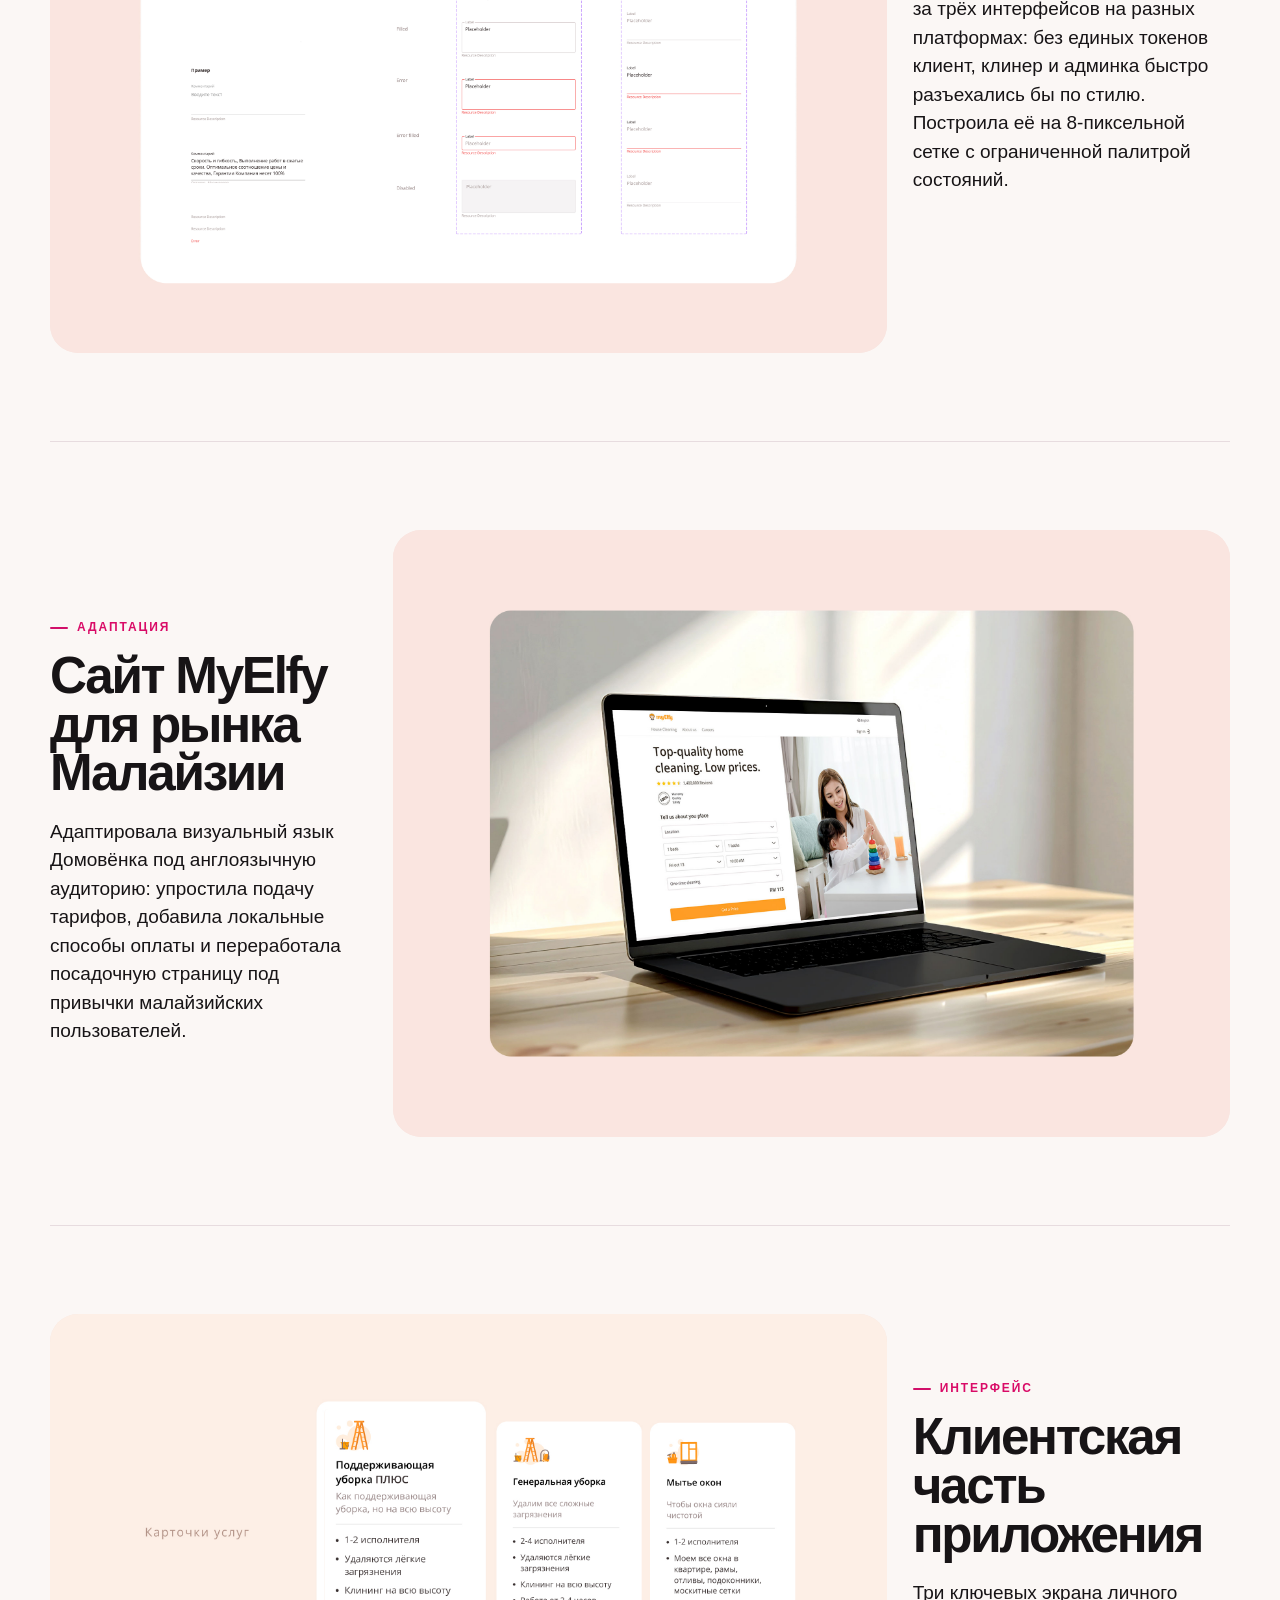
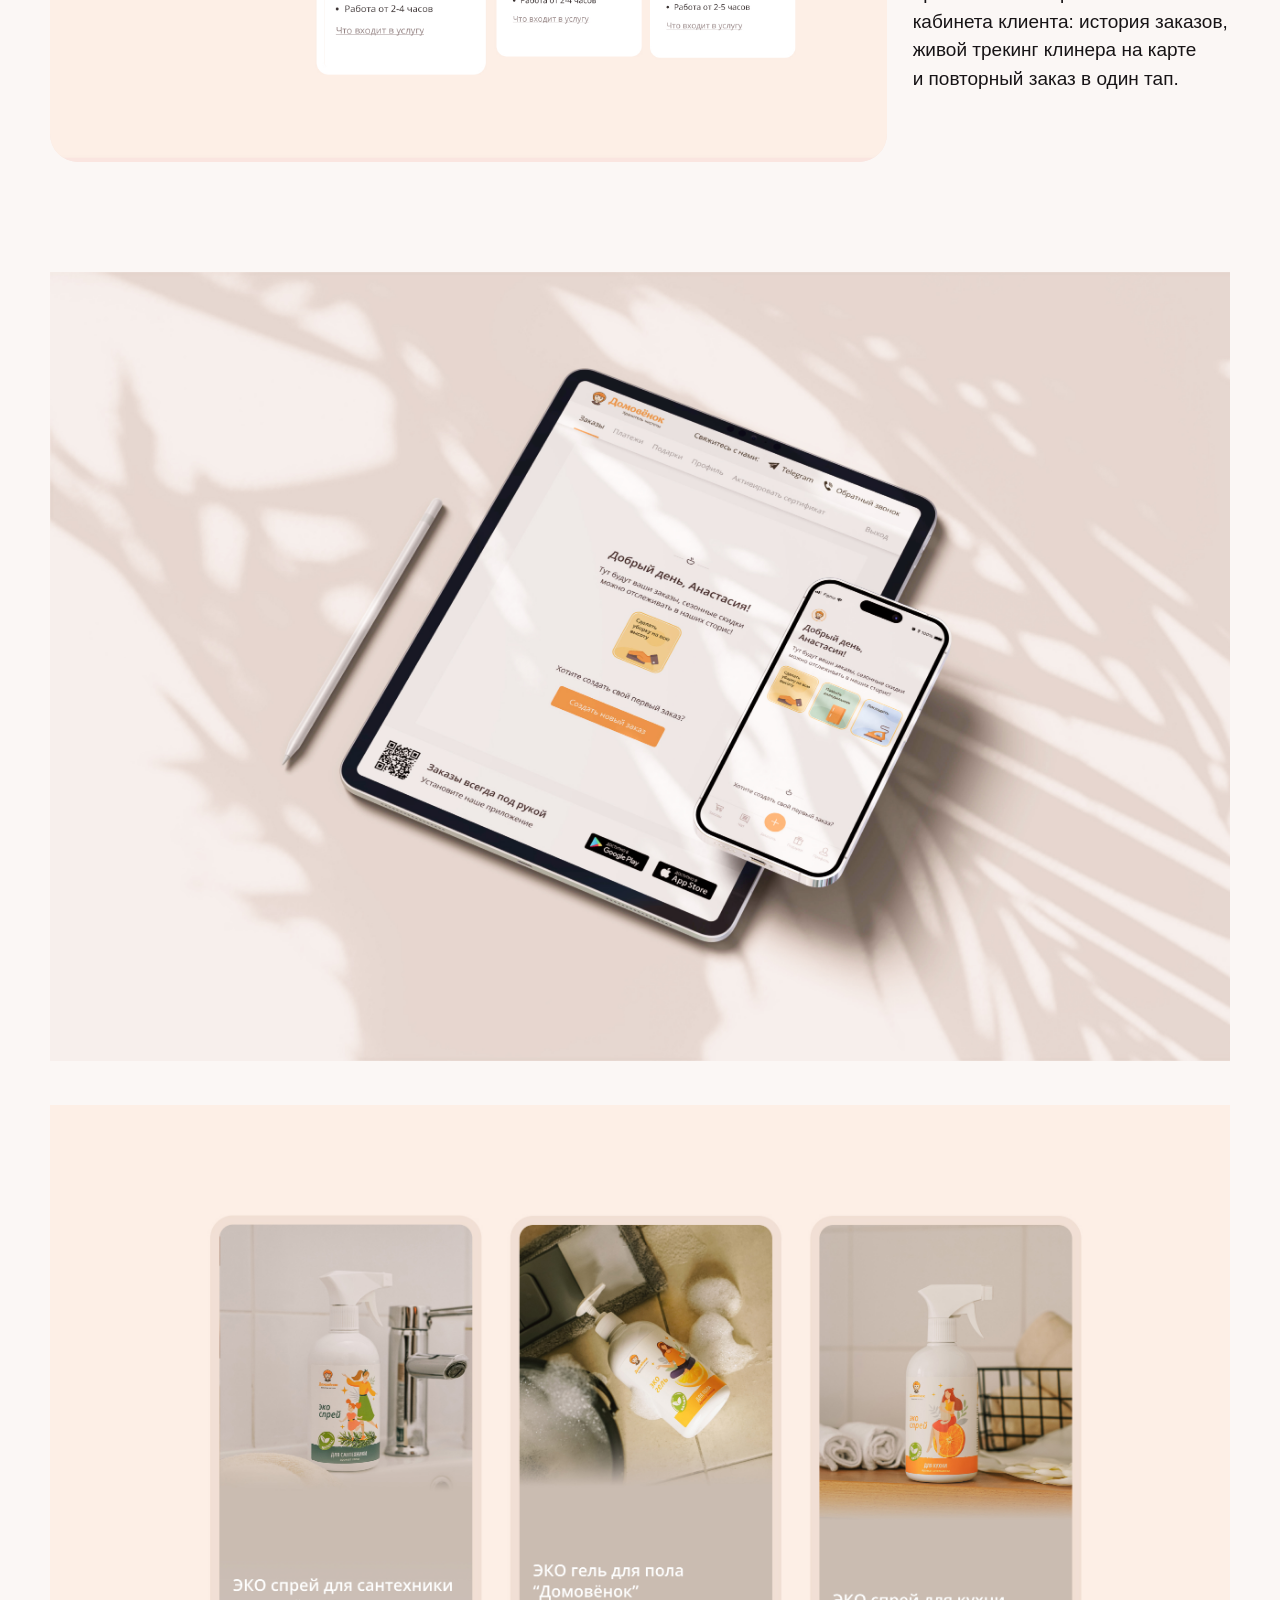
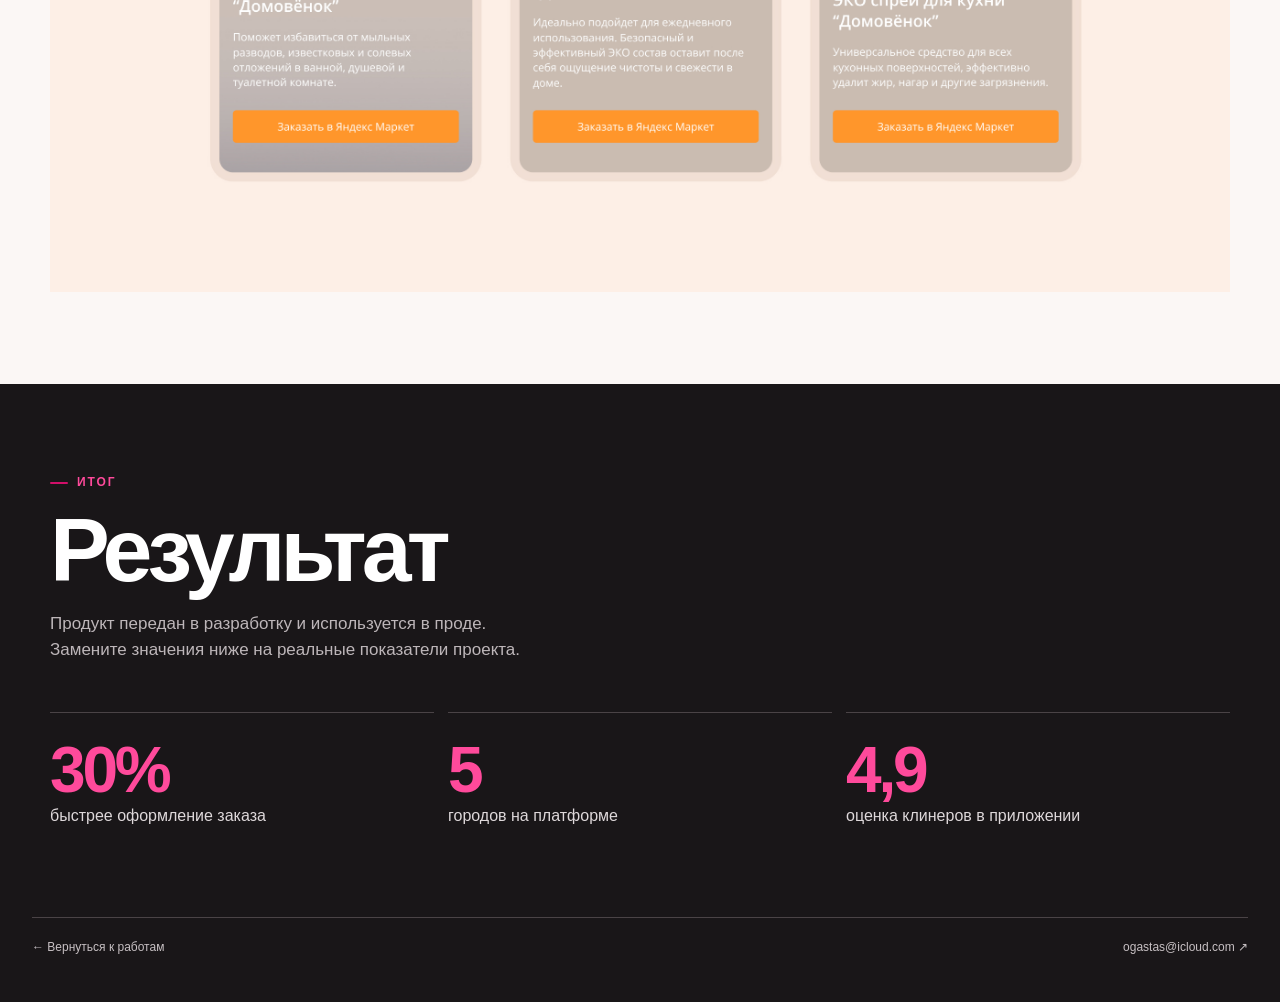
==== commit 9ad4d12c: "Add files via upload" ====
--- a/domovyonok.html
+++ b/domovyonok.html
@@ -1,12 +1,12 @@
 <!doctype html><html lang="ru" data-theme="accent"><head><meta charset="utf-8"><meta name="viewport" content="width=device-width,initial-scale=1"><meta name="description" content="Домовёнок — кейс продуктового дизайна Алексея Савиных"><title>Домовёнок — Алексей Савиных</title><link rel="stylesheet" href="styles.css"><style>
-:root{--case-bg:#fbf7f5;--case-card:#fff;--case-soft:#f8e8e3;--case-ink:#171416;--case-muted:#746d70;--case-accent:#d90b67;--case-line:#e7dcdf}*{box-sizing:border-box}body{margin:0;background:var(--case-bg);color:var(--case-ink)}.case-topbar{position:sticky;top:0;z-index:50;background:rgba(251,247,245,.9);backdrop-filter:blur(18px);border-bottom:1px solid var(--case-line)}.case-topbar .shell{min-height:68px;display:grid;grid-template-columns:1fr auto auto;gap:18px;align-items:center}.case-back,.case-cv{text-decoration:none;color:var(--case-muted);font-size:12px}.case-wrap{width:min(1180px,calc(100% - 40px));margin:auto}.hero-img,.media{margin:0}.hero-img img,.media img{display:block;width:100%;height:auto}.hero-img{margin-top:28px;border-radius:30px;overflow:hidden;background:var(--case-soft)}.hero-img+ .hero-img{margin-top:16px}.intro{padding:74px 0 88px}.eyebrow{font-size:12px;letter-spacing:.16em;text-transform:uppercase;color:var(--case-accent);font-weight:700}.intro h1{font-size:clamp(58px,8vw,108px);line-height:.88;letter-spacing:-.065em;margin:16px 0 24px}.lede{font-size:clamp(21px,2.2vw,32px);line-height:1.25;max-width:820px;margin:0 0 48px}.meta{display:grid;grid-template-columns:repeat(4,1fr);gap:14px}.meta div,.role-chip{border-top:1px solid var(--case-line);padding-top:15px}.meta dt,.mini-label{font-size:10px;letter-spacing:.14em;text-transform:uppercase;color:var(--case-muted);margin-bottom:7px}.meta dd{margin:0;font-size:15px;line-height:1.4}.meta a{color:inherit}.section{padding:88px 0;border-top:1px solid var(--case-line)}.section-head{display:grid;grid-template-columns:1fr 2fr;gap:50px;margin-bottom:44px}.section h2{font-size:clamp(38px,5vw,70px);letter-spacing:-.045em;line-height:.95;margin:0}.section-copy{font-size:20px;line-height:1.48;max-width:740px;margin:0}.problem-solution{display:grid;grid-template-columns:1fr 1fr;gap:16px;margin-top:24px}.ps-card{background:var(--case-card);border:1px solid var(--case-line);border-radius:24px;padding:28px}.ps-card h3{font-size:13px;text-transform:uppercase;letter-spacing:.12em;color:var(--case-accent);margin:0 0 16px}.ps-card p{font-size:18px;line-height:1.48;margin:0}.media{border-radius:28px;overflow:hidden;background:var(--case-soft)}.media img{object-fit:contain}.media + .section-copy{margin-top:28px}.role-grid{display:grid;grid-template-columns:1.15fr .85fr;gap:18px}.role-main{background:var(--case-card);border:1px solid var(--case-line);border-radius:28px;padding:34px}.role-main p{font-size:20px;line-height:1.5;margin:0}.steps{display:grid;grid-template-columns:repeat(2,1fr);gap:10px}.step{padding:18px;border-radius:18px;background:var(--case-soft);font-size:15px}.system{margin-top:52px}.system h3{font-size:34px;letter-spacing:-.03em;margin:8px 0 16px}.system>p{max-width:800px;font-size:19px;line-height:1.5}.roles{display:grid;grid-template-columns:repeat(3,1fr);gap:14px;margin-top:28px}.role-card{background:var(--case-card);border:1px solid var(--case-line);border-radius:22px;padding:24px}.role-num{color:var(--case-accent);font-size:12px;font-weight:700}.role-card h4{font-size:22px;margin:22px 0 6px}.role-card b{display:block;font-size:13px;margin-bottom:12px}.role-card p{color:var(--case-muted);line-height:1.45;margin:0}.visual-text{display:grid;grid-template-columns:minmax(0,1.45fr) minmax(280px,.55fr);gap:26px;align-items:center}.visual-text.reverse{grid-template-columns:minmax(280px,.55fr) minmax(0,1.45fr)}.visual-text.reverse .media{order:2}.visual-copy h2{margin:8px 0 20px;font-size:clamp(36px,4vw,58px)}.visual-copy p{font-size:19px;line-height:1.5;margin:0}.full-media{padding:22px 0}.full-media .media{border-radius:0;background:transparent}.result{background:#191618;color:white;margin-top:70px;padding:92px 0}.result .eyebrow{color:#ff4a9b}.result h2{font-size:clamp(52px,7vw,92px);margin:10px 0 18px;letter-spacing:-.055em}.result-note{color:#bdb6b9;max-width:700px;font-size:17px;line-height:1.5}.metrics{display:grid;grid-template-columns:repeat(3,1fr);gap:14px;margin-top:50px}.metric{border-top:1px solid #4a4346;padding-top:20px}.metric strong{display:block;font-size:clamp(38px,5vw,70px);letter-spacing:-.05em;color:#ff4a9b}.metric span{font-size:16px;color:#ded8da}.case-footer{background:#191618;padding:0 0 48px;color:white}.case-footer .shell{display:flex;justify-content:space-between;border-top:1px solid #4a4346;padding-top:22px}.case-footer a{color:#c7c0c3;text-decoration:none;font-size:12px}@media(max-width:760px){.case-wrap{width:min(100% - 24px,1180px)}.case-topbar .shell{grid-template-columns:1fr auto;min-height:60px}.case-cv,.brand-role{display:none}.hero-img{border-radius:18px;margin-top:12px}.intro,.section{padding:54px 0}.meta{grid-template-columns:1fr 1fr}.section-head,.visual-text,.visual-text.reverse,.role-grid{grid-template-columns:1fr;gap:24px}.visual-text.reverse .media{order:0}.problem-solution,.roles,.metrics{grid-template-columns:1fr}.steps{grid-template-columns:1fr 1fr}.media{border-radius:18px}.result{padding:64px 0}.case-footer .shell{flex-direction:column;gap:14px}}
+:root{--case-bg:#fbf7f5;--case-card:#fff;--case-soft:#f8e8e3;--case-ink:#171416;--case-muted:#746d70;--case-accent:#d90b67;--case-line:#e7dcdf}*{box-sizing:border-box}body{margin:0;background:var(--case-bg);color:var(--case-ink)}.case-topbar{position:sticky;top:0;z-index:50;background:rgba(251,247,245,.9);backdrop-filter:blur(18px);border-bottom:1px solid var(--case-line)}.case-topbar .shell{min-height:68px;display:grid;grid-template-columns:1fr auto auto;gap:18px;align-items:center}.case-back,.case-cv{text-decoration:none;color:var(--case-muted);font-size:12px}.case-wrap{width:min(1180px,calc(100% - 40px));margin:auto}.hero-img,.media{margin:0}.hero-img img,.media img{display:block;width:100%;height:auto}.hero-img{margin-top:28px;border-radius:30px;overflow:hidden;background:var(--case-soft)}.hero-img+ .hero-img{margin-top:16px}.intro{padding:74px 0 88px}.eyebrow{font-size:12px;letter-spacing:.16em;text-transform:uppercase;color:var(--case-accent);font-weight:700}.intro h1{font-size:clamp(58px,8vw,108px);line-height:.88;letter-spacing:-.065em;margin:16px 0 24px}.lede{font-size:clamp(21px,2.2vw,32px);line-height:1.25;max-width:820px;margin:0 0 48px}.meta{display:grid;grid-template-columns:repeat(4,1fr);gap:14px}.meta div,.role-chip{border-top:1px solid var(--case-line);padding-top:15px}.meta dt,.mini-label{font-size:10px;letter-spacing:.14em;text-transform:uppercase;color:var(--case-muted);margin-bottom:7px}.meta dd{margin:0;font-size:15px;line-height:1.4}.meta a{color:inherit}.section{padding:88px 0;border-top:1px solid var(--case-line)}.section-head{display:grid;grid-template-columns:1fr 2fr;gap:50px;margin-bottom:44px}.section h2{font-size:clamp(38px,5vw,70px);letter-spacing:-.045em;line-height:.95;margin:0}.section-copy{font-size:20px;line-height:1.48;max-width:740px;margin:0}.task-media{margin-top:24px}.problem-solution{display:grid;grid-template-columns:1fr 1fr;gap:16px;margin-top:24px}.ps-card{background:var(--case-card);border:1px solid var(--case-line);border-radius:24px;padding:28px}.ps-card h3{font-size:13px;text-transform:uppercase;letter-spacing:.12em;color:var(--case-accent);margin:0 0 16px}.ps-card p{font-size:18px;line-height:1.48;margin:0}.media{border-radius:28px;overflow:hidden;background:var(--case-soft)}.media img{object-fit:contain}.media + .section-copy{margin-top:28px}.role-grid{display:grid;grid-template-columns:1.15fr .85fr;gap:18px}.role-main{background:var(--case-card);border:1px solid var(--case-line);border-radius:28px;padding:34px}.role-main p{font-size:20px;line-height:1.5;margin:0}.steps{display:grid;grid-template-columns:repeat(2,1fr);gap:10px}.step{padding:18px;border-radius:18px;background:var(--case-soft);font-size:15px}.system{margin-top:52px}.system h3{font-size:34px;letter-spacing:-.03em;margin:8px 0 16px}.system>p{max-width:800px;font-size:19px;line-height:1.5}.roles{display:grid;grid-template-columns:repeat(3,1fr);gap:14px;margin-top:28px}.role-card{background:var(--case-card);border:1px solid var(--case-line);border-radius:22px;padding:24px}.role-num{color:var(--case-accent);font-size:12px;font-weight:700}.role-card h4{font-size:22px;margin:22px 0 6px}.role-card b{display:block;font-size:13px;margin-bottom:12px}.role-card p{color:var(--case-muted);line-height:1.45;margin:0}.visual-text{display:grid;grid-template-columns:minmax(0,1.45fr) minmax(280px,.55fr);gap:26px;align-items:center}.visual-text.reverse{grid-template-columns:minmax(280px,.55fr) minmax(0,1.45fr)}.visual-text.reverse .media{order:2}.visual-copy h2{margin:8px 0 20px;font-size:clamp(36px,4vw,58px)}.visual-copy p{font-size:19px;line-height:1.5;margin:0}.full-media{padding:22px 0}.full-media .media{border-radius:0;background:transparent}.result{background:#191618;color:white;margin-top:70px;padding:92px 0}.result .eyebrow{color:#ff4a9b}.result h2{font-size:clamp(52px,7vw,92px);margin:10px 0 18px;letter-spacing:-.055em}.result-note{color:#bdb6b9;max-width:700px;font-size:17px;line-height:1.5}.metrics{display:grid;grid-template-columns:repeat(3,1fr);gap:14px;margin-top:50px}.metric{border-top:1px solid #4a4346;padding-top:20px}.metric strong{display:block;font-size:clamp(38px,5vw,70px);letter-spacing:-.05em;color:#ff4a9b}.metric span{font-size:16px;color:#ded8da}.case-footer{background:#191618;padding:0 0 48px;color:white}.case-footer .shell{display:flex;justify-content:space-between;border-top:1px solid #4a4346;padding-top:22px}.case-footer a{color:#c7c0c3;text-decoration:none;font-size:12px}@media(max-width:760px){.case-wrap{width:min(100% - 24px,1180px)}.case-topbar .shell{grid-template-columns:1fr auto;min-height:60px}.case-cv,.brand-role{display:none}.hero-img{border-radius:18px;margin-top:12px}.intro,.section{padding:54px 0}.meta{grid-template-columns:1fr 1fr}.section-head,.visual-text,.visual-text.reverse,.role-grid{grid-template-columns:1fr;gap:24px}.visual-text.reverse .media{order:0}.problem-solution,.roles,.metrics{grid-template-columns:1fr}.steps{grid-template-columns:1fr 1fr}.media{border-radius:18px}.result{padding:64px 0}.case-footer .shell{flex-direction:column;gap:14px}}
 </style></head><body>
 <header class="case-topbar"><div class="shell"><a class="brand" href="index.html"><span class="brand-name">Алексей Савиных</span><span class="brand-role">Продуктовый дизайнер</span></a><a class="case-back" href="index.html#work">← Все работы</a><a class="case-cv" href="https://drive.google.com/file/d/1H_s0ojrtbCo3EBp_ZT7xwTFtt6R-jJSQ/view?usp=sharing" target="_blank" rel="noopener">CV ↗</a></div></header>
 <main>
-<div class="case-wrap"><figure class="hero-img"><img src="assets/domovyonok-sequence/1.jpg" alt="Домовёнок"></figure><figure class="hero-img"><img src="assets/domovyonok-sequence/3.jpg" alt="Интерфейсы Домовёнка"></figure>
+<div class="case-wrap"><figure class="hero-img"><img src="assets/domovyonok-hero-new.jpeg" alt="Домовёнок — сервис уборки"></figure>
 <section class="intro"><div class="eyebrow">Кейс UX/UI дизайн продукта</div><h1>Домовёнок</h1><p class="lede">Сервис уборки полного цикла: мобильное приложение для клиентов и клинеров, сайт и админ-панель.</p><dl class="meta"><div><dt>Роль</dt><dd>Product/UX-UI дизайнер</dd></div><div><dt>Платформы</dt><dd>iOS / Android, Веб, Администрирование</dd></div><div><dt>Формат</dt><dd>Соло-проект, полный цикл</dd></div><div><dt>Сайт</dt><dd><a href="https://domovenok.ru" target="_blank" rel="noopener">domovenok.ru ↗</a></dd></div></dl></section>
-<section class="section"><div class="section-head"><div><div class="eyebrow">Контекст</div><h2>Задачи</h2></div><p class="section-copy">Заказчику необходимо улучшать функционал проекта, разрабатывать новые функции, разделы<br><br>Бизнес-цель: развитие и повышение эффективности цифрового продукта через расширение функциональности, оптимизацию существующих сценариев и улучшение пользовательского опыта.</p></div><div class="eyebrow">Задача 1</div><div class="problem-solution"><article class="ps-card"><h3>Проблема</h3><p>Пользователи не скачивали приложение, на этапе выбора времени заказа появлялось время, которое выходило с повышенной ценой и необходимо было интегрировать функцию оплаты заказа через СПБ более доступной и легкой.</p></article><article class="ps-card"><h3>Решение</h3><p>На финальном этапе заявки был сделан завлекающий баннер, который рассказывает о возможностях приложения, кнопкой СПБ для быстрой оплаты. В разделе выбора времени уборки добавлен чекбокс, при активации которого появлялось время с повышенной ценой. Был выявлен рост скачиваний приложения, оплаты при помощи СБП и быстрого выбора времени заказа.</p></article></div></section>
-<figure class="media"><img src="assets/domovyonok-sequence/5.jpg" alt="Задача 2"></figure><section class="section"><div class="eyebrow">Задача 2</div><div class="problem-solution"><article class="ps-card"><h3>Проблема</h3><p>Клинеры при использовании приложения не пользовались всеми функциями в приложении, что создавало большое количество заявок на службу поддержки</p></article><article class="ps-card"><h3>Решение</h3><p>Вынести функции из спрятанных под иконками наружу, что позволяло клинерам увидеть функцию и ознакомиться с ней. Изменена компоновка экрана, разработаны понятные иконки, акценты расставлены исходя из преоритетов на данный момент времени</p></article></div></section>
+<section class="section"><div class="section-head"><div><div class="eyebrow">Контекст</div><h2>Задачи</h2></div><p class="section-copy">Заказчику необходимо улучшать функционал проекта, разрабатывать новые функции, разделы<br><br>Бизнес-цель: развитие и повышение эффективности цифрового продукта через расширение функциональности, оптимизацию существующих сценариев и улучшение пользовательского опыта.</p></div><div class="eyebrow">Задача 1</div><figure class="media task-media"><img src="assets/domovyonok-sequence/3.jpg" alt="Домовёнок — задача 1"></figure><div class="problem-solution"><article class="ps-card"><h3>Проблема</h3><p>Пользователи не скачивали приложение, на этапе выбора времени заказа появлялось время, которое выходило с повышенной ценой и необходимо было интегрировать функцию оплаты заказа через СПБ более доступной и легкой.</p></article><article class="ps-card"><h3>Решение</h3><p>На финальном этапе заявки был сделан завлекающий баннер, который рассказывает о возможностях приложения, кнопкой СПБ для быстрой оплаты. В разделе выбора времени уборки добавлен чекбокс, при активации которого появлялось время с повышенной ценой. Был выявлен рост скачиваний приложения, оплаты при помощи СБП и быстрого выбора времени заказа.</p></article></div></section>
+<section class="section"><div class="eyebrow">Задача 2</div><figure class="media task-media"><img src="assets/domovyonok-sequence/5.jpg" alt="Домовёнок — задача 2"></figure><div class="problem-solution"><article class="ps-card"><h3>Проблема</h3><p>Клинеры при использовании приложения не пользовались всеми функциями в приложении, что создавало большое количество заявок на службу поддержки</p></article><article class="ps-card"><h3>Решение</h3><p>Вынести функции из спрятанных под иконками наружу, что позволяло клинерам увидеть функцию и ознакомиться с ней. Изменена компоновка экрана, разработаны понятные иконки, акценты расставлены исходя из преоритетов на данный момент времени</p></article></div></section>
 <figure class="media"><img src="assets/domovyonok-sequence/8.jpg" alt="Процесс работы"></figure><section class="section"><div class="role-grid"><div class="role-main"><div class="eyebrow">Моя роль</div><h2 style="margin:10px 0 22px">Процесс работы</h2><p>Провел проект от исследования до передачи в разработку: собрала требования у заказчика и клинеров, спроектировала флоу, разработала UI и дизайн-систему, подготовила спецификацию для команды разработки.</p></div><div class="steps"><div class="step">Интервью с клинерами</div><div class="step">Карта сценариев</div><div class="step">Вайрфреймы •</div><div class="step">UI-дизайн</div><div class="step">Дизайн-система</div><div class="step">Передача в разработку</div></div></div><div class="system"><div class="eyebrow">Продукт</div><h3>Три роли — одна система</h3><p>Домовёнок — мультиролевой продукт: три разных интерфейса завязаны на один и тот же заказ. Изменение в одном интерфейсе должно быть мгновенно понятно в двух других.</p><div class="roles"><article class="role-card"><span class="role-num">01</span><h4>Клиент</h4><b>Приложение заказа</b><p>Выбирает тип уборки, дату и время, отслеживает клинера на карте.</p></article><article class="role-card"><span class="role-num">02</span><h4>Клинер</h4><b>Приложение исполнителя</b><p>Видит расписание, принимает заявки, отмечает этапы уборки.</p></article><article class="role-card"><span class="role-num">03</span><h4>Оператор</h4><b>Админ-панель</b><p>Контролирует заказы, распределяет клинеров, следит за загрузкой.</p></article></div></div></section>
 <section class="section visual-text"><figure class="media"><img src="assets/domovyonok-sequence/10.jpg" alt="Дизайн-система"></figure><div class="visual-copy"><div class="eyebrow">Система</div><h2>Дизайн-система</h2><p>Отдельная система была нужна из-за трёх интерфейсов на разных платформах: без единых токенов клиент, клинер и админка быстро разъехались бы по стилю. Построила её на 8-пиксельной сетке с ограниченной палитрой состояний.</p></div></section>
 <section class="section visual-text reverse"><figure class="media"><img src="assets/domovyonok-sequence/12.jpg" alt="MyElfy"></figure><div class="visual-copy"><div class="eyebrow">Адаптация</div><h2>Сайт MyElfy для рынка Малайзии</h2><p>Адаптировала визуальный язык Домовёнка под англоязычную аудиторию: упростила подачу тарифов, добавила локальные способы оплаты и переработала посадочную страницу под привычки малайзийских пользователей.</p></div></section>
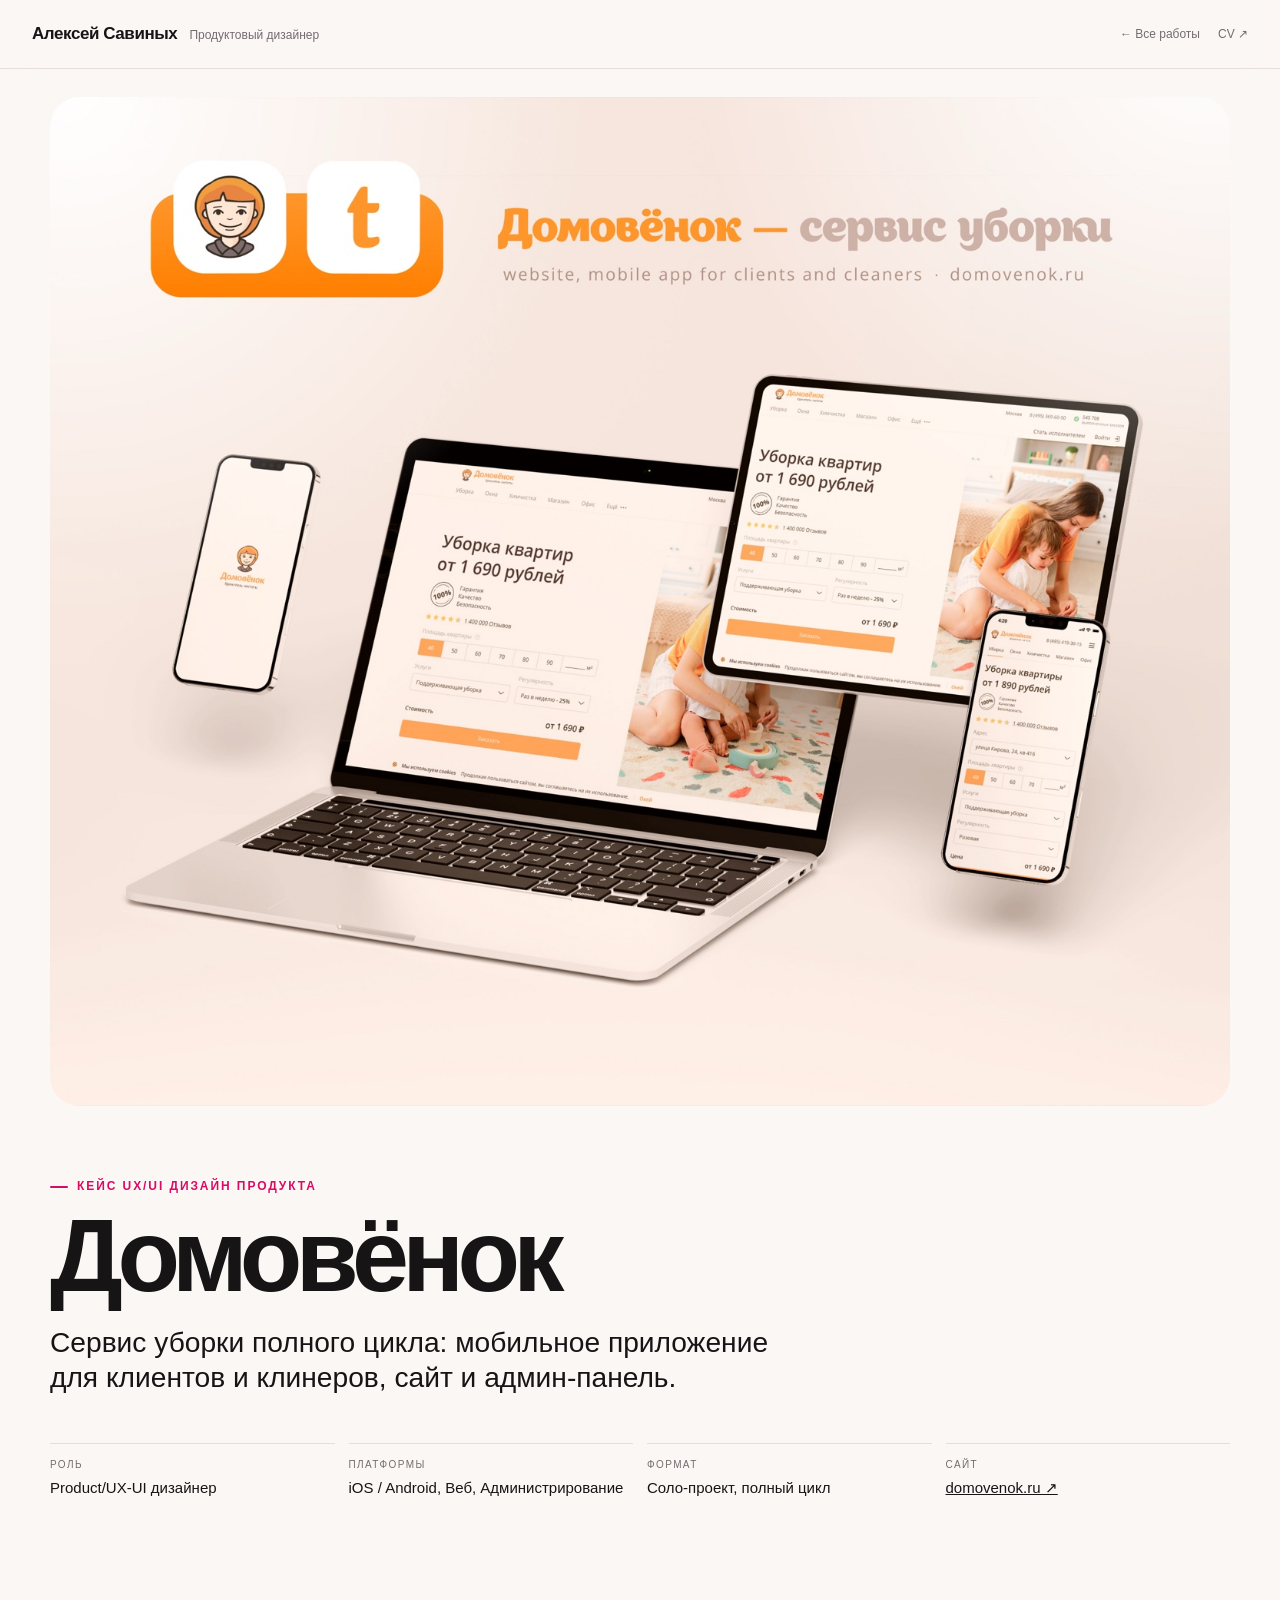
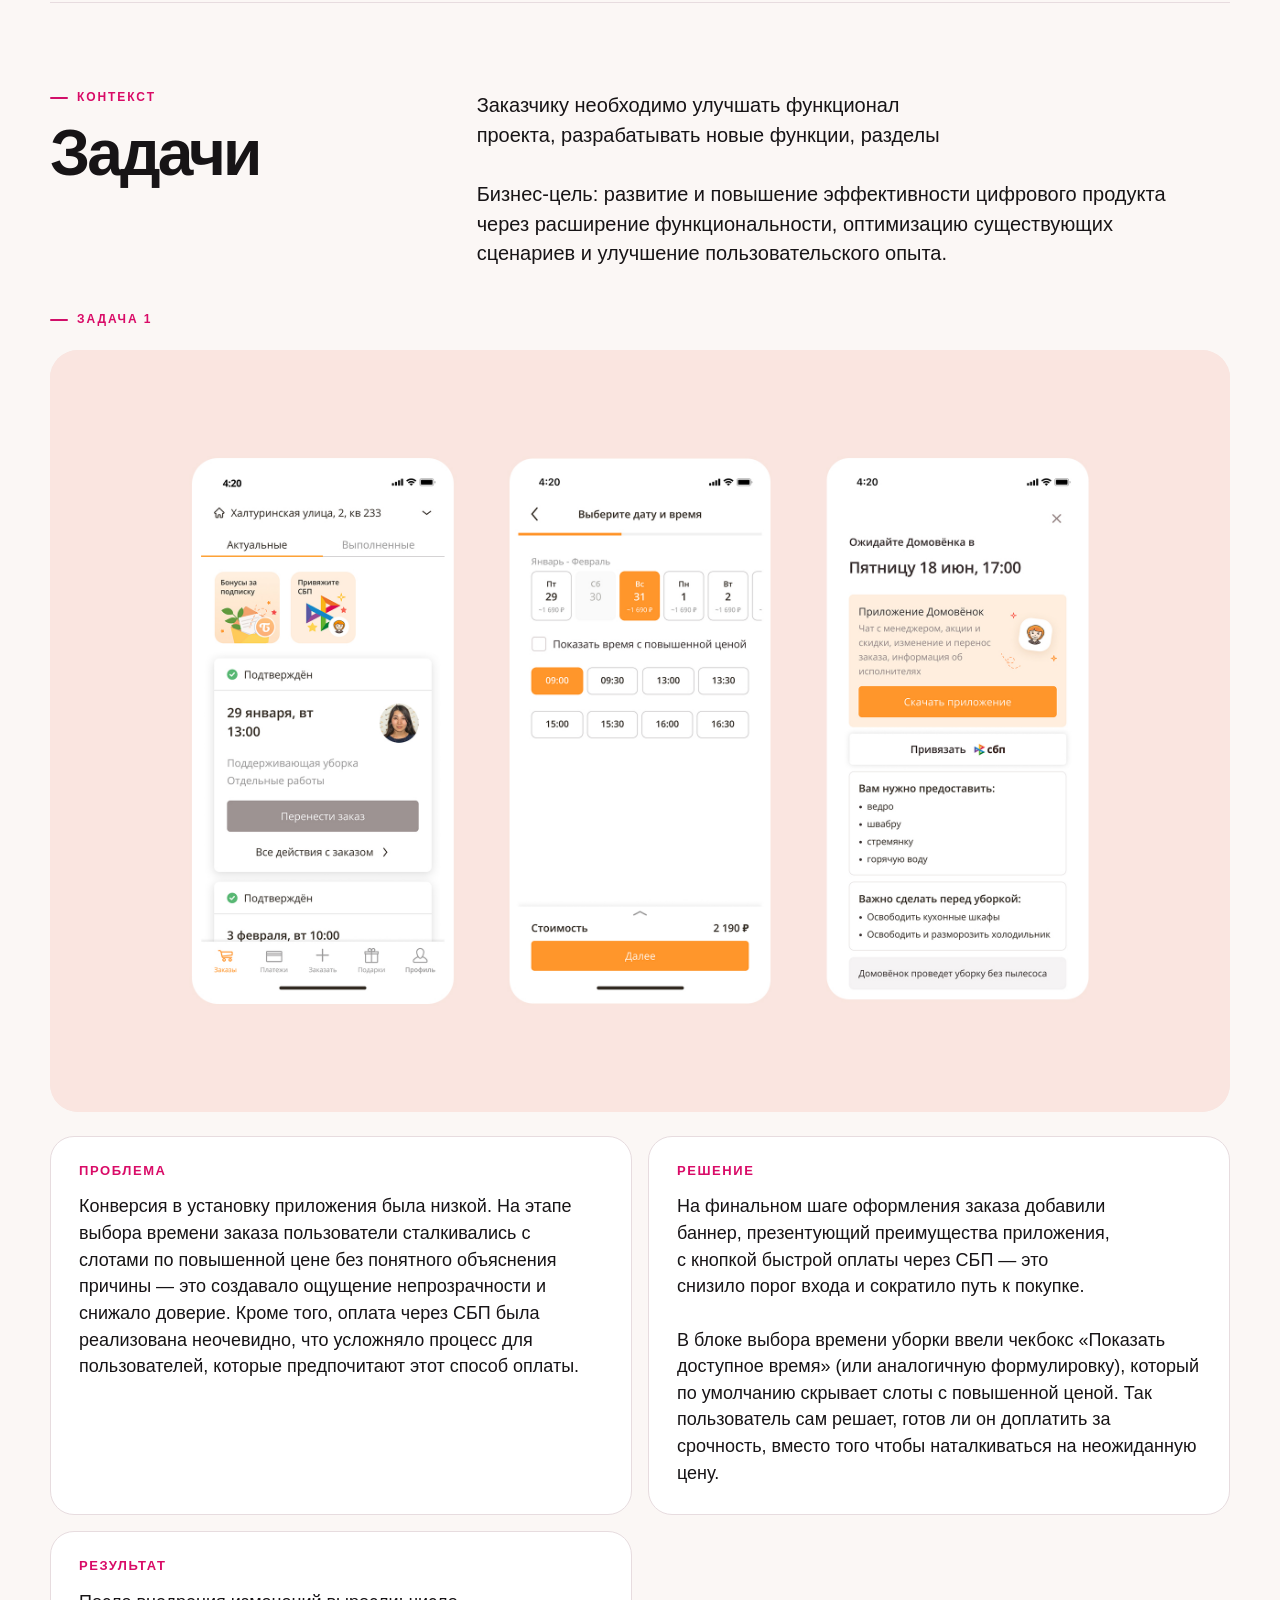
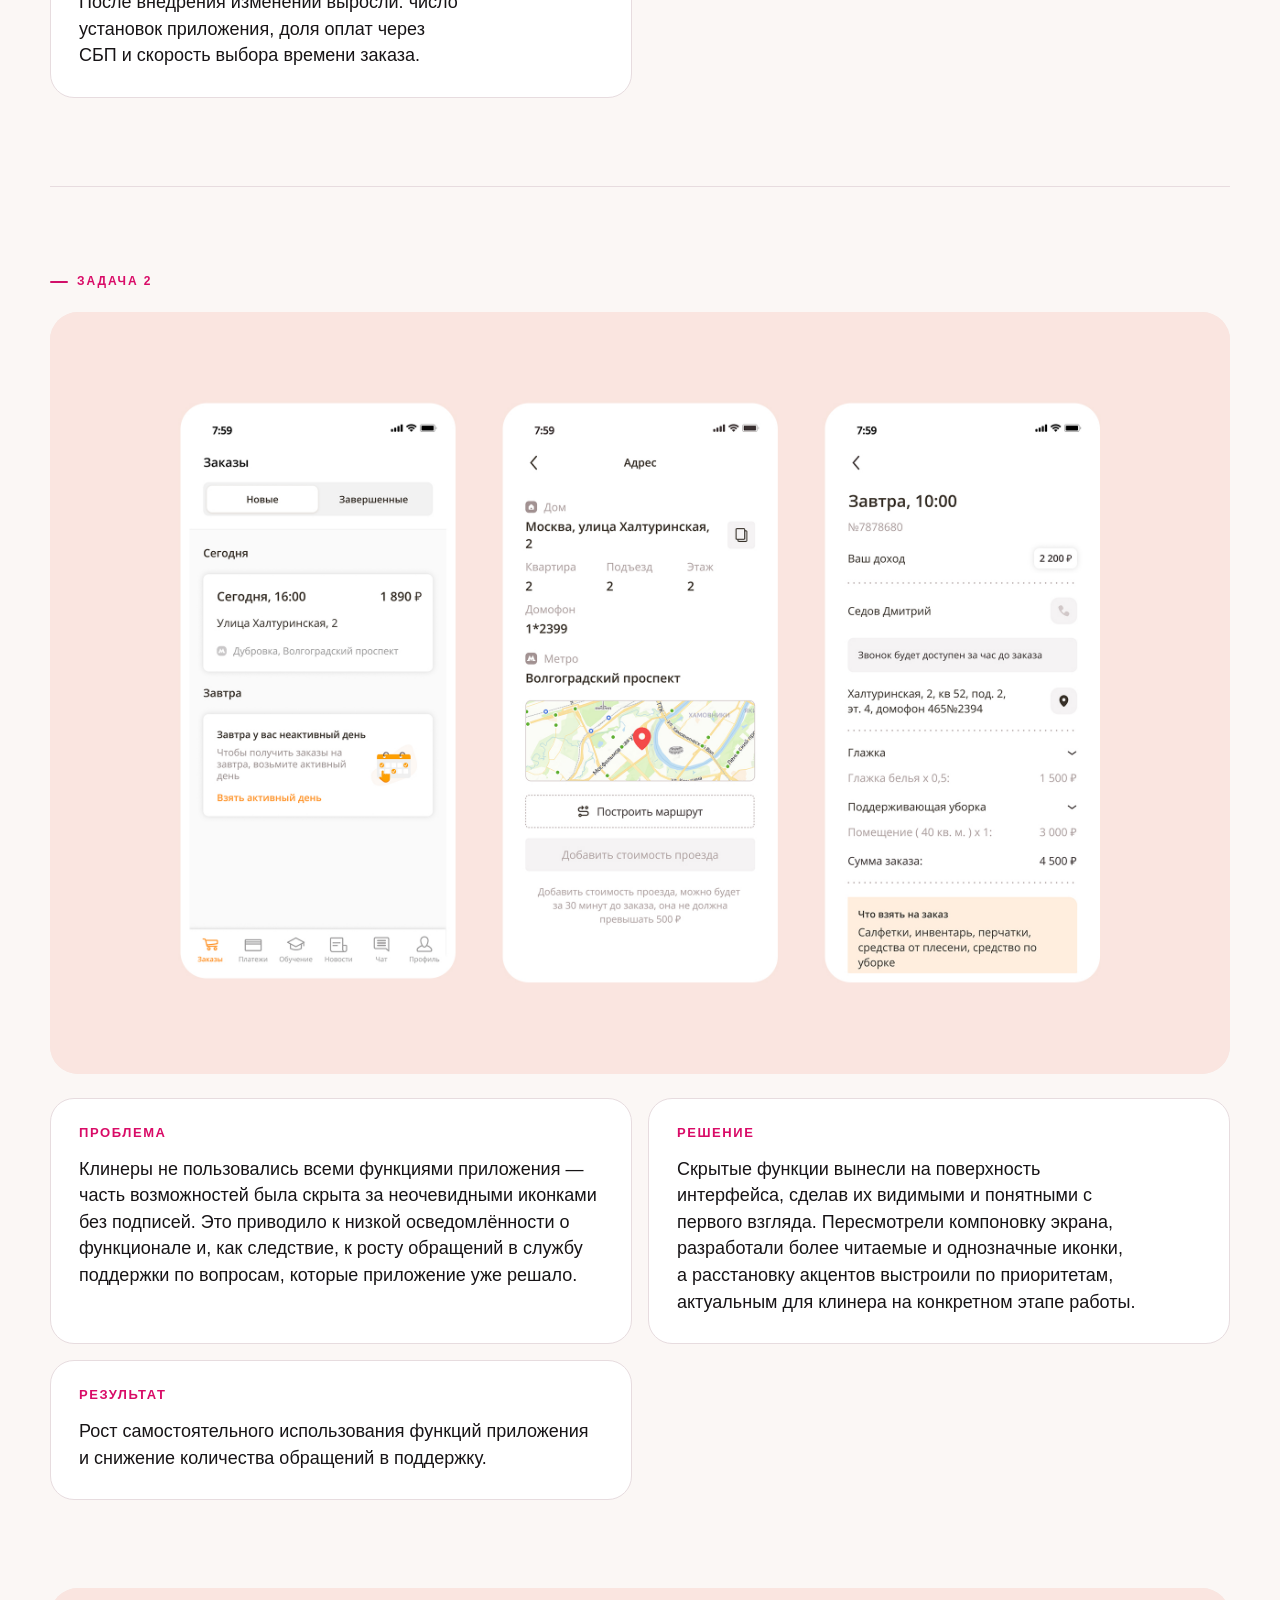
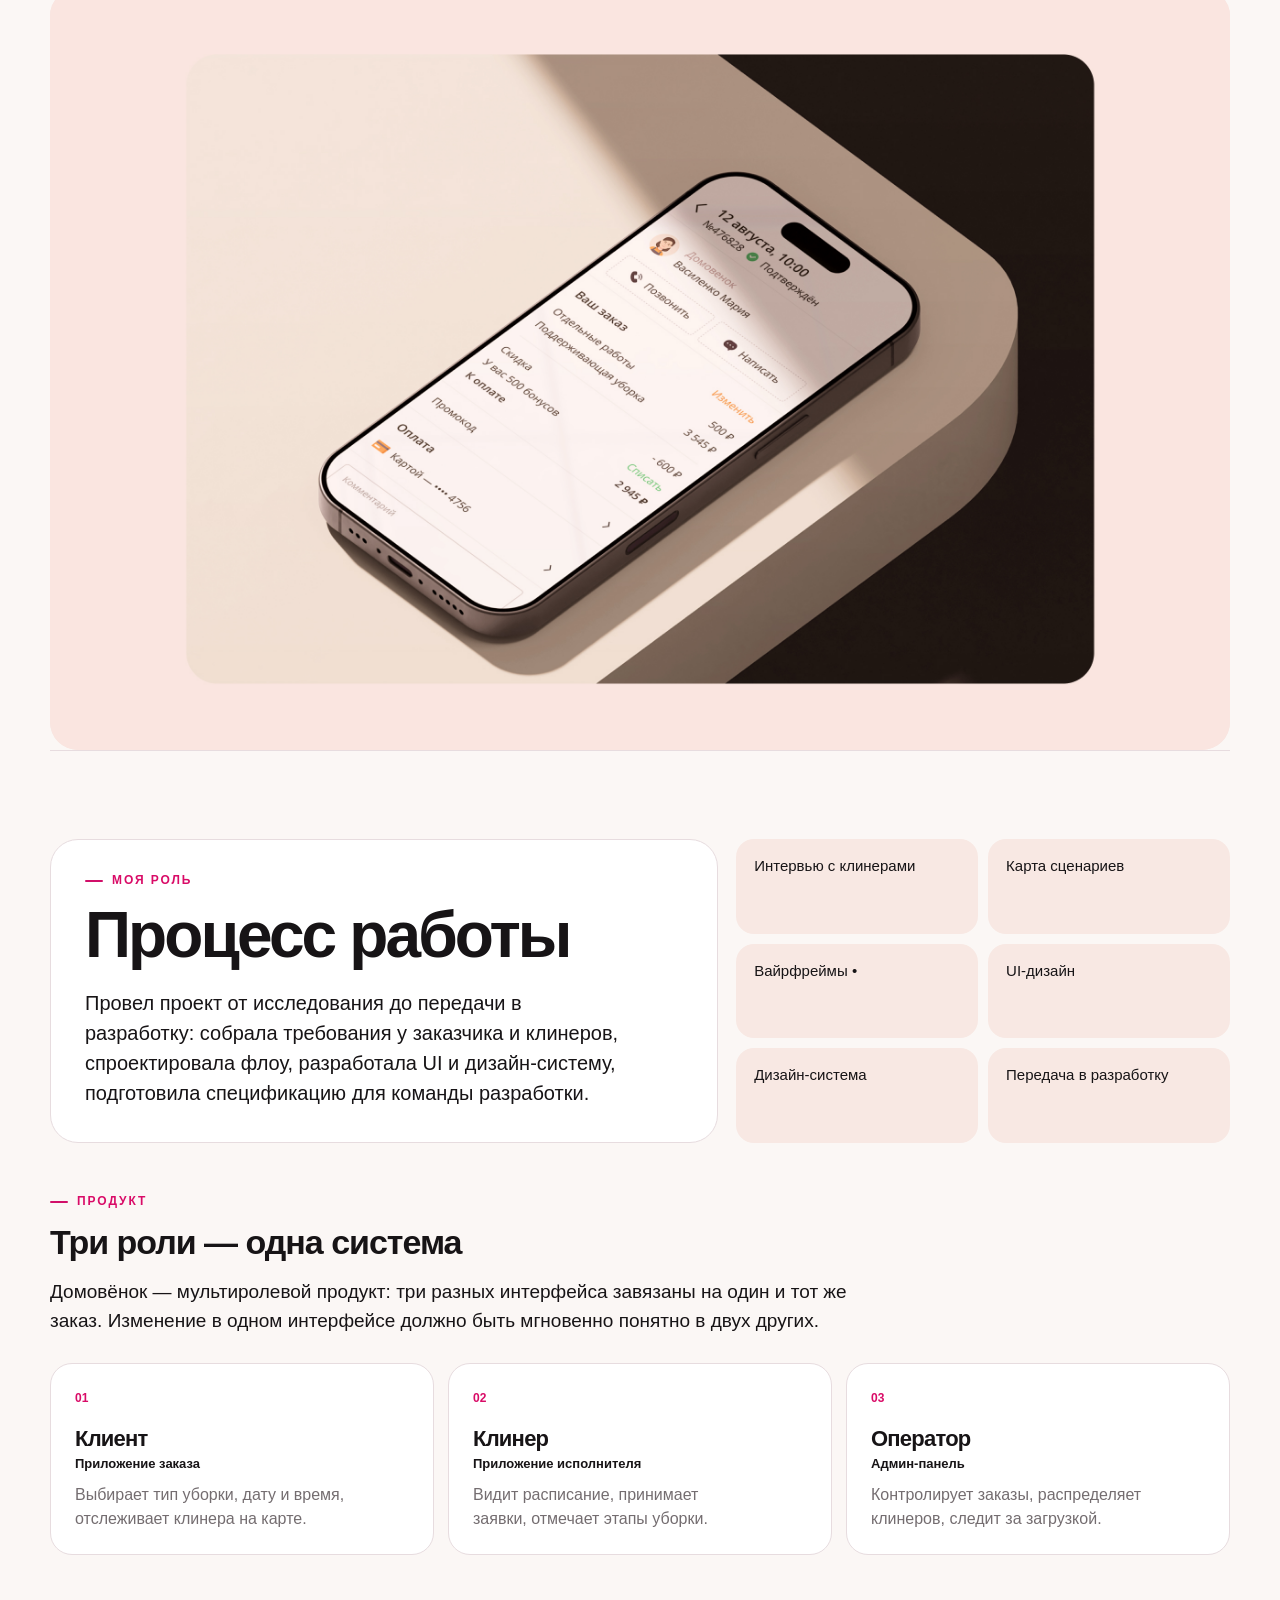
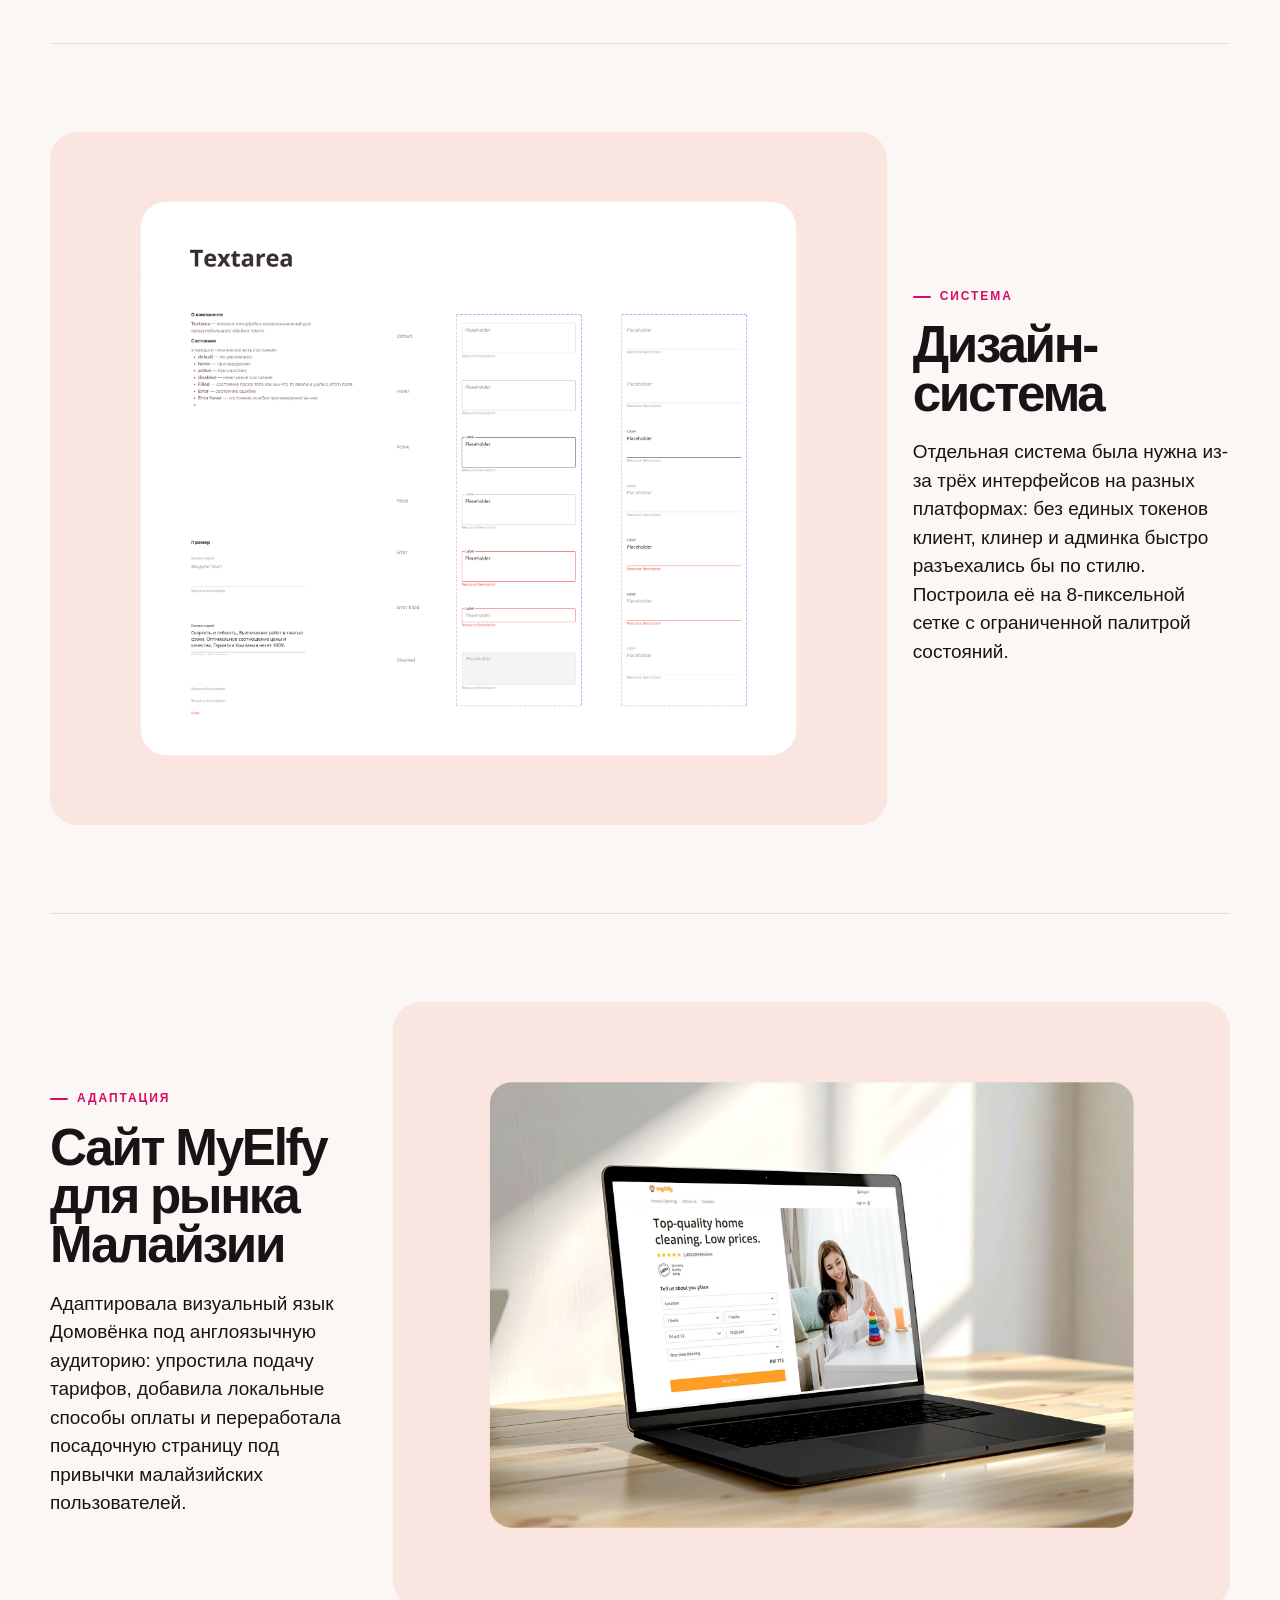
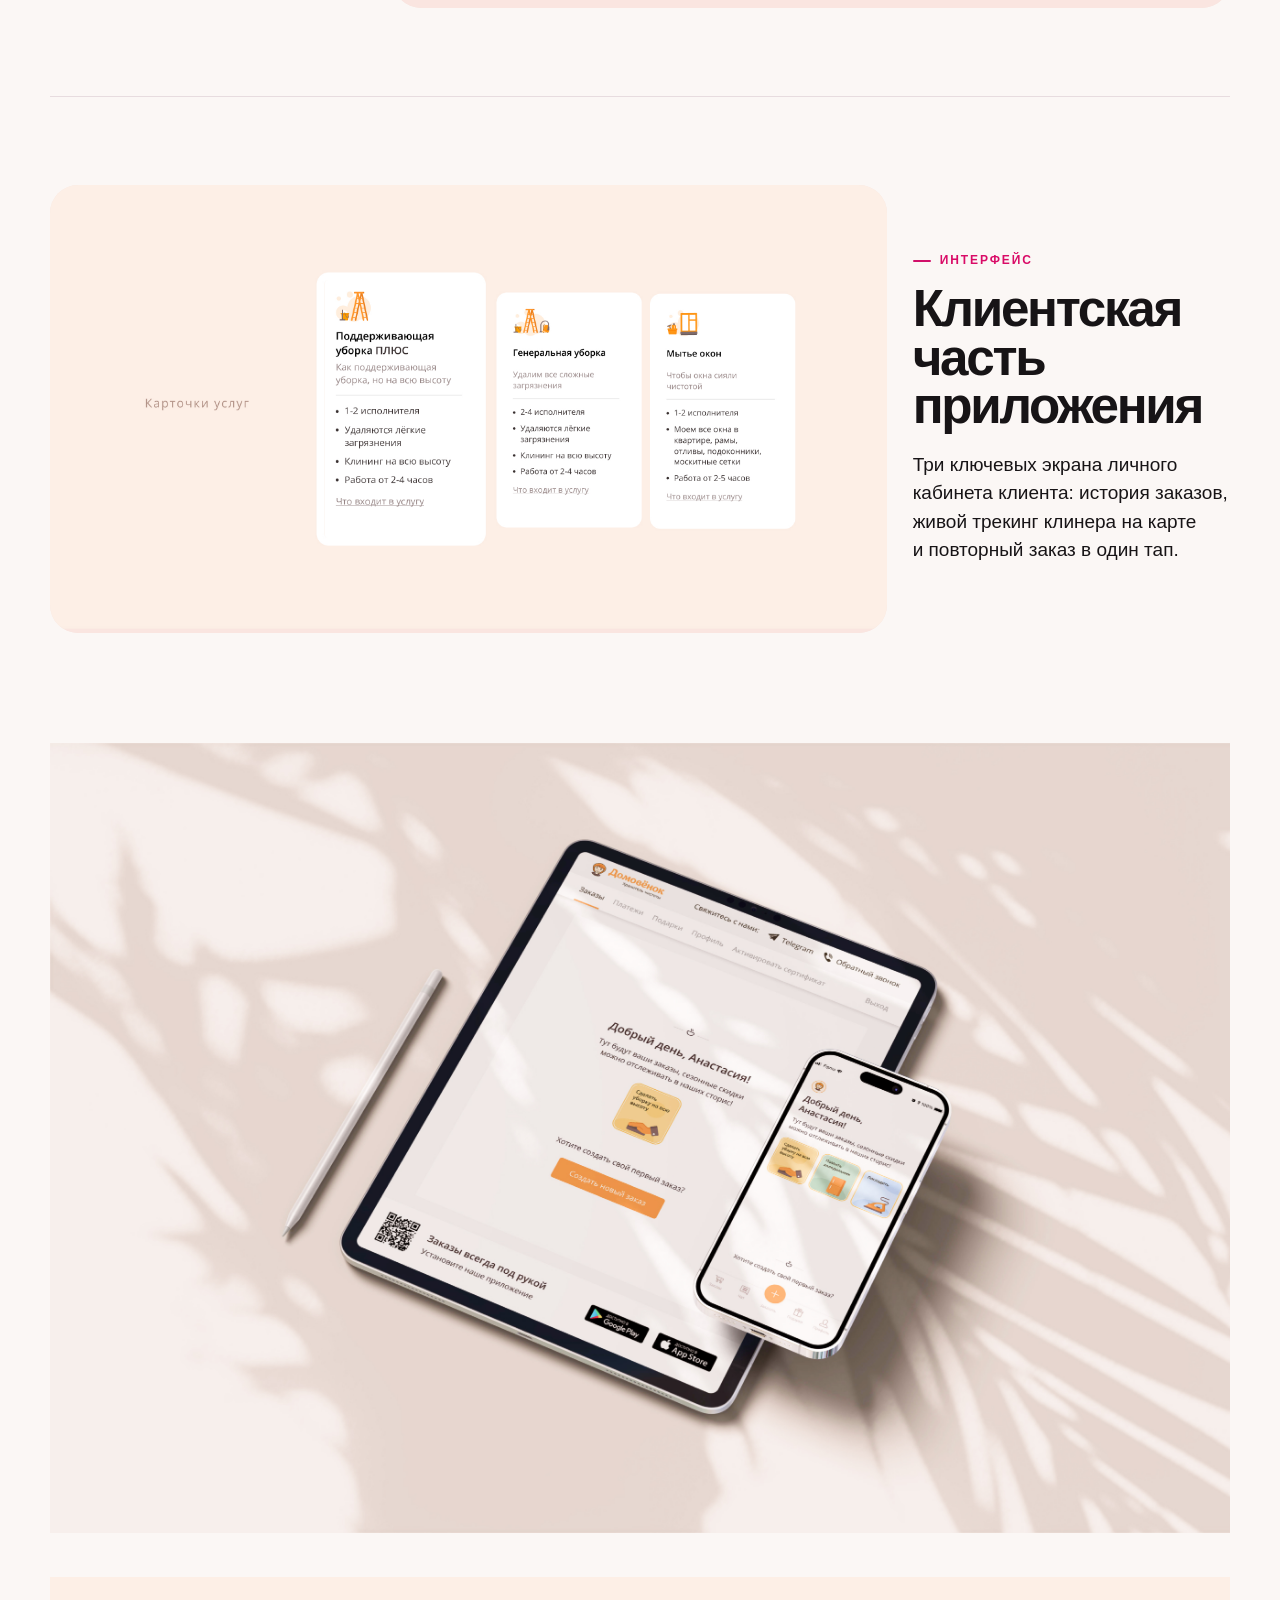
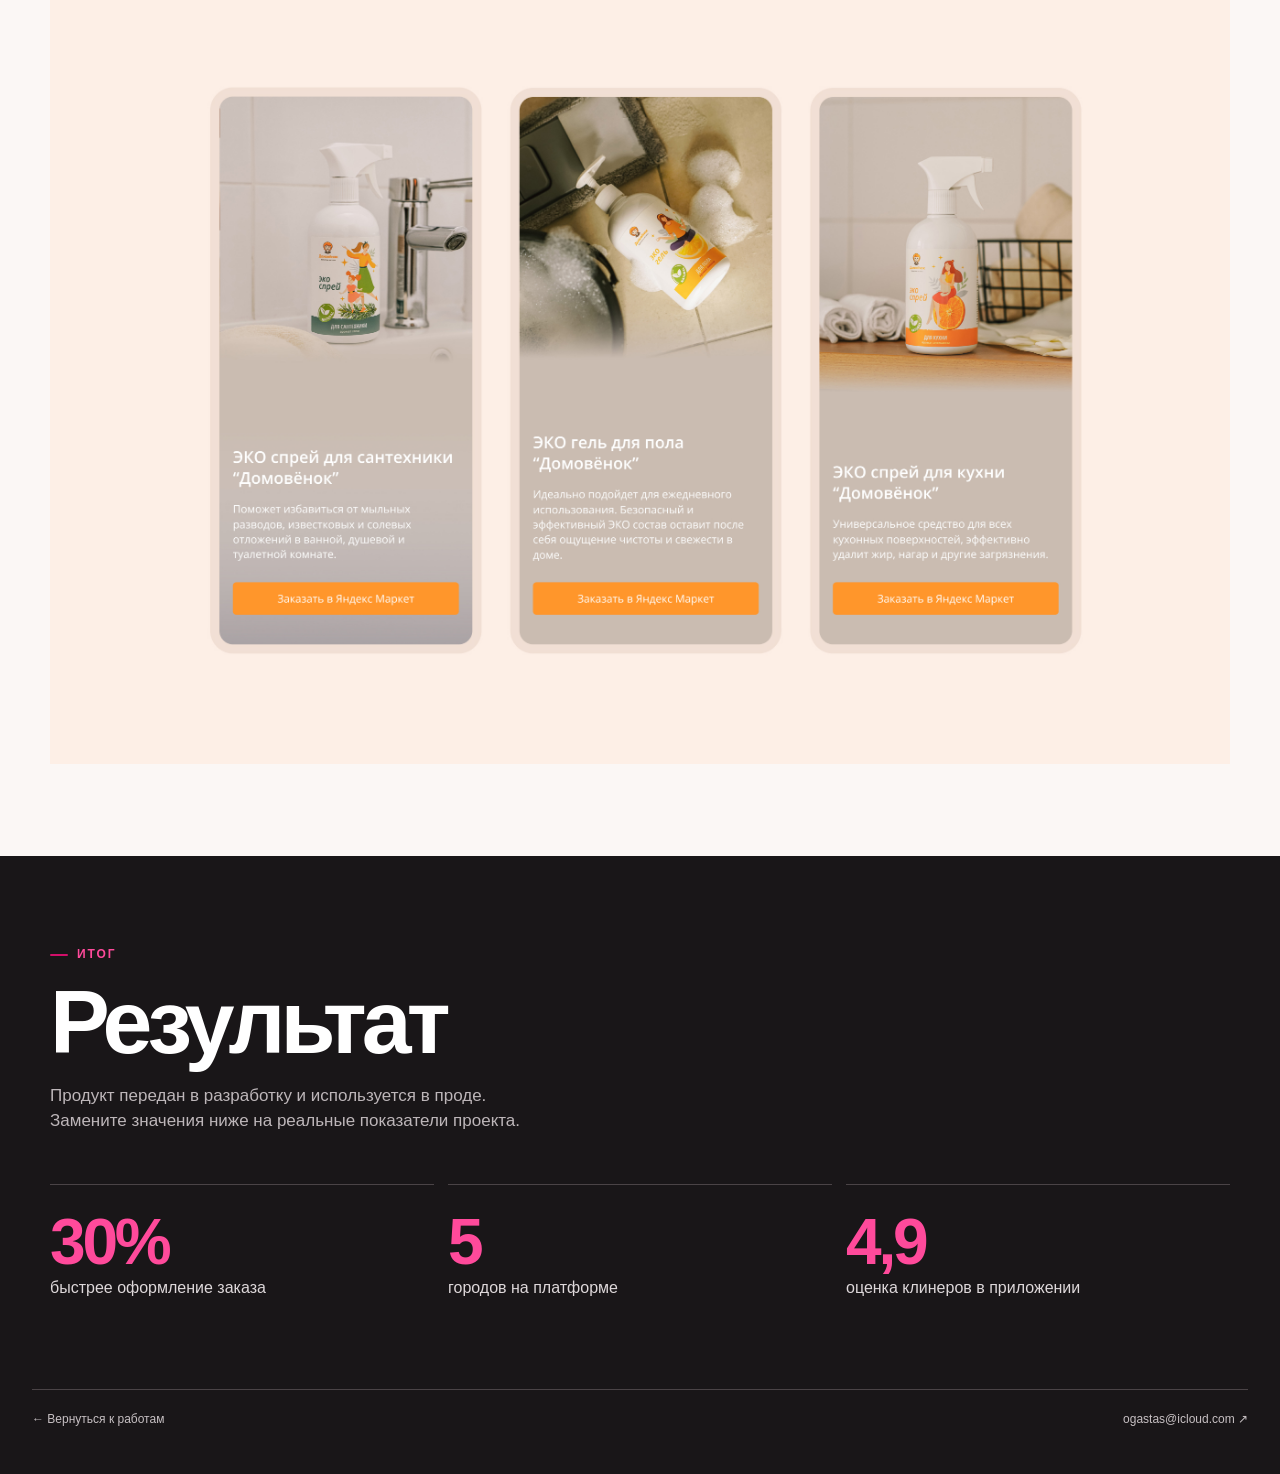
==== commit 14ee2585: "Add files via upload" ====
--- a/domovyonok.html
+++ b/domovyonok.html
@@ -5,8 +5,8 @@
 <main>
 <div class="case-wrap"><figure class="hero-img"><img src="assets/domovyonok-hero-new.jpeg" alt="Домовёнок — сервис уборки"></figure>
 <section class="intro"><div class="eyebrow">Кейс UX/UI дизайн продукта</div><h1>Домовёнок</h1><p class="lede">Сервис уборки полного цикла: мобильное приложение для клиентов и клинеров, сайт и админ-панель.</p><dl class="meta"><div><dt>Роль</dt><dd>Product/UX-UI дизайнер</dd></div><div><dt>Платформы</dt><dd>iOS / Android, Веб, Администрирование</dd></div><div><dt>Формат</dt><dd>Соло-проект, полный цикл</dd></div><div><dt>Сайт</dt><dd><a href="https://domovenok.ru" target="_blank" rel="noopener">domovenok.ru ↗</a></dd></div></dl></section>
-<section class="section"><div class="section-head"><div><div class="eyebrow">Контекст</div><h2>Задачи</h2></div><p class="section-copy">Заказчику необходимо улучшать функционал проекта, разрабатывать новые функции, разделы<br><br>Бизнес-цель: развитие и повышение эффективности цифрового продукта через расширение функциональности, оптимизацию существующих сценариев и улучшение пользовательского опыта.</p></div><div class="eyebrow">Задача 1</div><figure class="media task-media"><img src="assets/domovyonok-sequence/3.jpg" alt="Домовёнок — задача 1"></figure><div class="problem-solution"><article class="ps-card"><h3>Проблема</h3><p>Пользователи не скачивали приложение, на этапе выбора времени заказа появлялось время, которое выходило с повышенной ценой и необходимо было интегрировать функцию оплаты заказа через СПБ более доступной и легкой.</p></article><article class="ps-card"><h3>Решение</h3><p>На финальном этапе заявки был сделан завлекающий баннер, который рассказывает о возможностях приложения, кнопкой СПБ для быстрой оплаты. В разделе выбора времени уборки добавлен чекбокс, при активации которого появлялось время с повышенной ценой. Был выявлен рост скачиваний приложения, оплаты при помощи СБП и быстрого выбора времени заказа.</p></article></div></section>
-<section class="section"><div class="eyebrow">Задача 2</div><figure class="media task-media"><img src="assets/domovyonok-sequence/5.jpg" alt="Домовёнок — задача 2"></figure><div class="problem-solution"><article class="ps-card"><h3>Проблема</h3><p>Клинеры при использовании приложения не пользовались всеми функциями в приложении, что создавало большое количество заявок на службу поддержки</p></article><article class="ps-card"><h3>Решение</h3><p>Вынести функции из спрятанных под иконками наружу, что позволяло клинерам увидеть функцию и ознакомиться с ней. Изменена компоновка экрана, разработаны понятные иконки, акценты расставлены исходя из преоритетов на данный момент времени</p></article></div></section>
+<section class="section"><div class="section-head"><div><div class="eyebrow">Контекст</div><h2>Задачи</h2></div><p class="section-copy">Заказчику необходимо улучшать функционал проекта, разрабатывать новые функции, разделы<br><br>Бизнес-цель: развитие и повышение эффективности цифрового продукта через расширение функциональности, оптимизацию существующих сценариев и улучшение пользовательского опыта.</p></div><div class="eyebrow">Задача 1</div><figure class="media task-media"><img src="assets/domovyonok-sequence/3.jpg" alt="Домовёнок — задача 1"></figure><div class="problem-solution"><article class="ps-card"><h3>Проблема</h3><p>Конверсия в установку приложения была низкой. На этапе выбора времени заказа пользователи сталкивались с слотами по повышенной цене без понятного объяснения причины — это создавало ощущение непрозрачности и снижало доверие. Кроме того, оплата через СБП была реализована неочевидно, что усложняло процесс для пользователей, которые предпочитают этот способ оплаты.</p></article><article class="ps-card"><h3>Решение</h3><p>На финальном шаге оформления заказа добавили баннер, презентующий преимущества приложения, с кнопкой быстрой оплаты через СБП — это снизило порог входа и сократило путь к покупке.<br><br>В блоке выбора времени уборки ввели чекбокс «Показать доступное время» (или аналогичную формулировку), который по умолчанию скрывает слоты с повышенной ценой. Так пользователь сам решает, готов ли он доплатить за срочность, вместо того чтобы наталкиваться на неожиданную цену.</p></article><article class="ps-card"><h3>Результат</h3><p>После внедрения изменений выросли: число установок приложения, доля оплат через СБП и скорость выбора времени заказа.</p></article></div></section>
+<section class="section"><div class="eyebrow">Задача 2</div><figure class="media task-media"><img src="assets/domovyonok-sequence/5.jpg" alt="Домовёнок — задача 2"></figure><div class="problem-solution"><article class="ps-card"><h3>Проблема</h3><p>Клинеры не пользовались всеми функциями приложения — часть возможностей была скрыта за неочевидными иконками без подписей. Это приводило к низкой осведомлённости о функционале и, как следствие, к росту обращений в службу поддержки по вопросам, которые приложение уже решало.</p></article><article class="ps-card"><h3>Решение</h3><p>Скрытые функции вынесли на поверхность интерфейса, сделав их видимыми и понятными с первого взгляда. Пересмотрели компоновку экрана, разработали более читаемые и однозначные иконки, а расстановку акцентов выстроили по приоритетам, актуальным для клинера на конкретном этапе работы.</p></article><article class="ps-card"><h3>Результат</h3><p>Рост самостоятельного использования функций приложения и снижение количества обращений в поддержку.</p></article></div></section>
 <figure class="media"><img src="assets/domovyonok-sequence/8.jpg" alt="Процесс работы"></figure><section class="section"><div class="role-grid"><div class="role-main"><div class="eyebrow">Моя роль</div><h2 style="margin:10px 0 22px">Процесс работы</h2><p>Провел проект от исследования до передачи в разработку: собрала требования у заказчика и клинеров, спроектировала флоу, разработала UI и дизайн-систему, подготовила спецификацию для команды разработки.</p></div><div class="steps"><div class="step">Интервью с клинерами</div><div class="step">Карта сценариев</div><div class="step">Вайрфреймы •</div><div class="step">UI-дизайн</div><div class="step">Дизайн-система</div><div class="step">Передача в разработку</div></div></div><div class="system"><div class="eyebrow">Продукт</div><h3>Три роли — одна система</h3><p>Домовёнок — мультиролевой продукт: три разных интерфейса завязаны на один и тот же заказ. Изменение в одном интерфейсе должно быть мгновенно понятно в двух других.</p><div class="roles"><article class="role-card"><span class="role-num">01</span><h4>Клиент</h4><b>Приложение заказа</b><p>Выбирает тип уборки, дату и время, отслеживает клинера на карте.</p></article><article class="role-card"><span class="role-num">02</span><h4>Клинер</h4><b>Приложение исполнителя</b><p>Видит расписание, принимает заявки, отмечает этапы уборки.</p></article><article class="role-card"><span class="role-num">03</span><h4>Оператор</h4><b>Админ-панель</b><p>Контролирует заказы, распределяет клинеров, следит за загрузкой.</p></article></div></div></section>
 <section class="section visual-text"><figure class="media"><img src="assets/domovyonok-sequence/10.jpg" alt="Дизайн-система"></figure><div class="visual-copy"><div class="eyebrow">Система</div><h2>Дизайн-система</h2><p>Отдельная система была нужна из-за трёх интерфейсов на разных платформах: без единых токенов клиент, клинер и админка быстро разъехались бы по стилю. Построила её на 8-пиксельной сетке с ограниченной палитрой состояний.</p></div></section>
 <section class="section visual-text reverse"><figure class="media"><img src="assets/domovyonok-sequence/12.jpg" alt="MyElfy"></figure><div class="visual-copy"><div class="eyebrow">Адаптация</div><h2>Сайт MyElfy для рынка Малайзии</h2><p>Адаптировала визуальный язык Домовёнка под англоязычную аудиторию: упростила подачу тарифов, добавила локальные способы оплаты и переработала посадочную страницу под привычки малайзийских пользователей.</p></div></section>
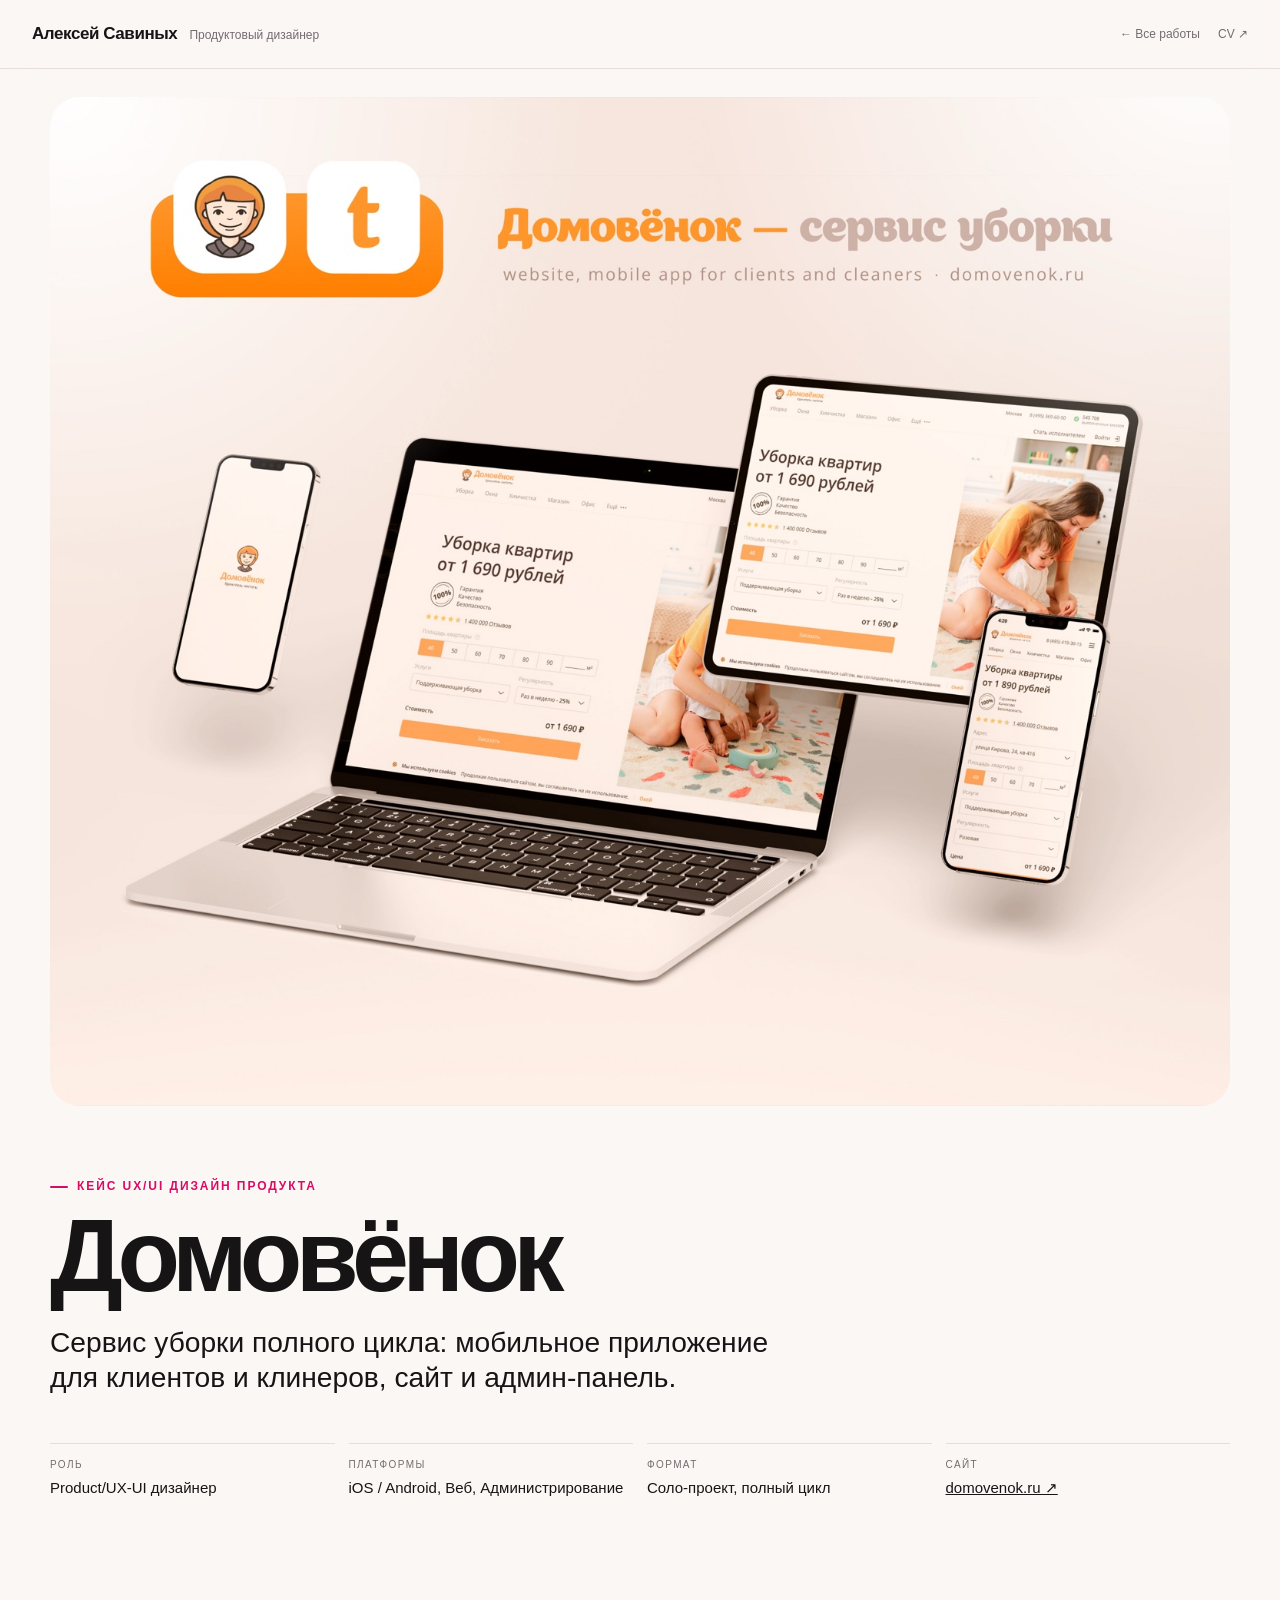
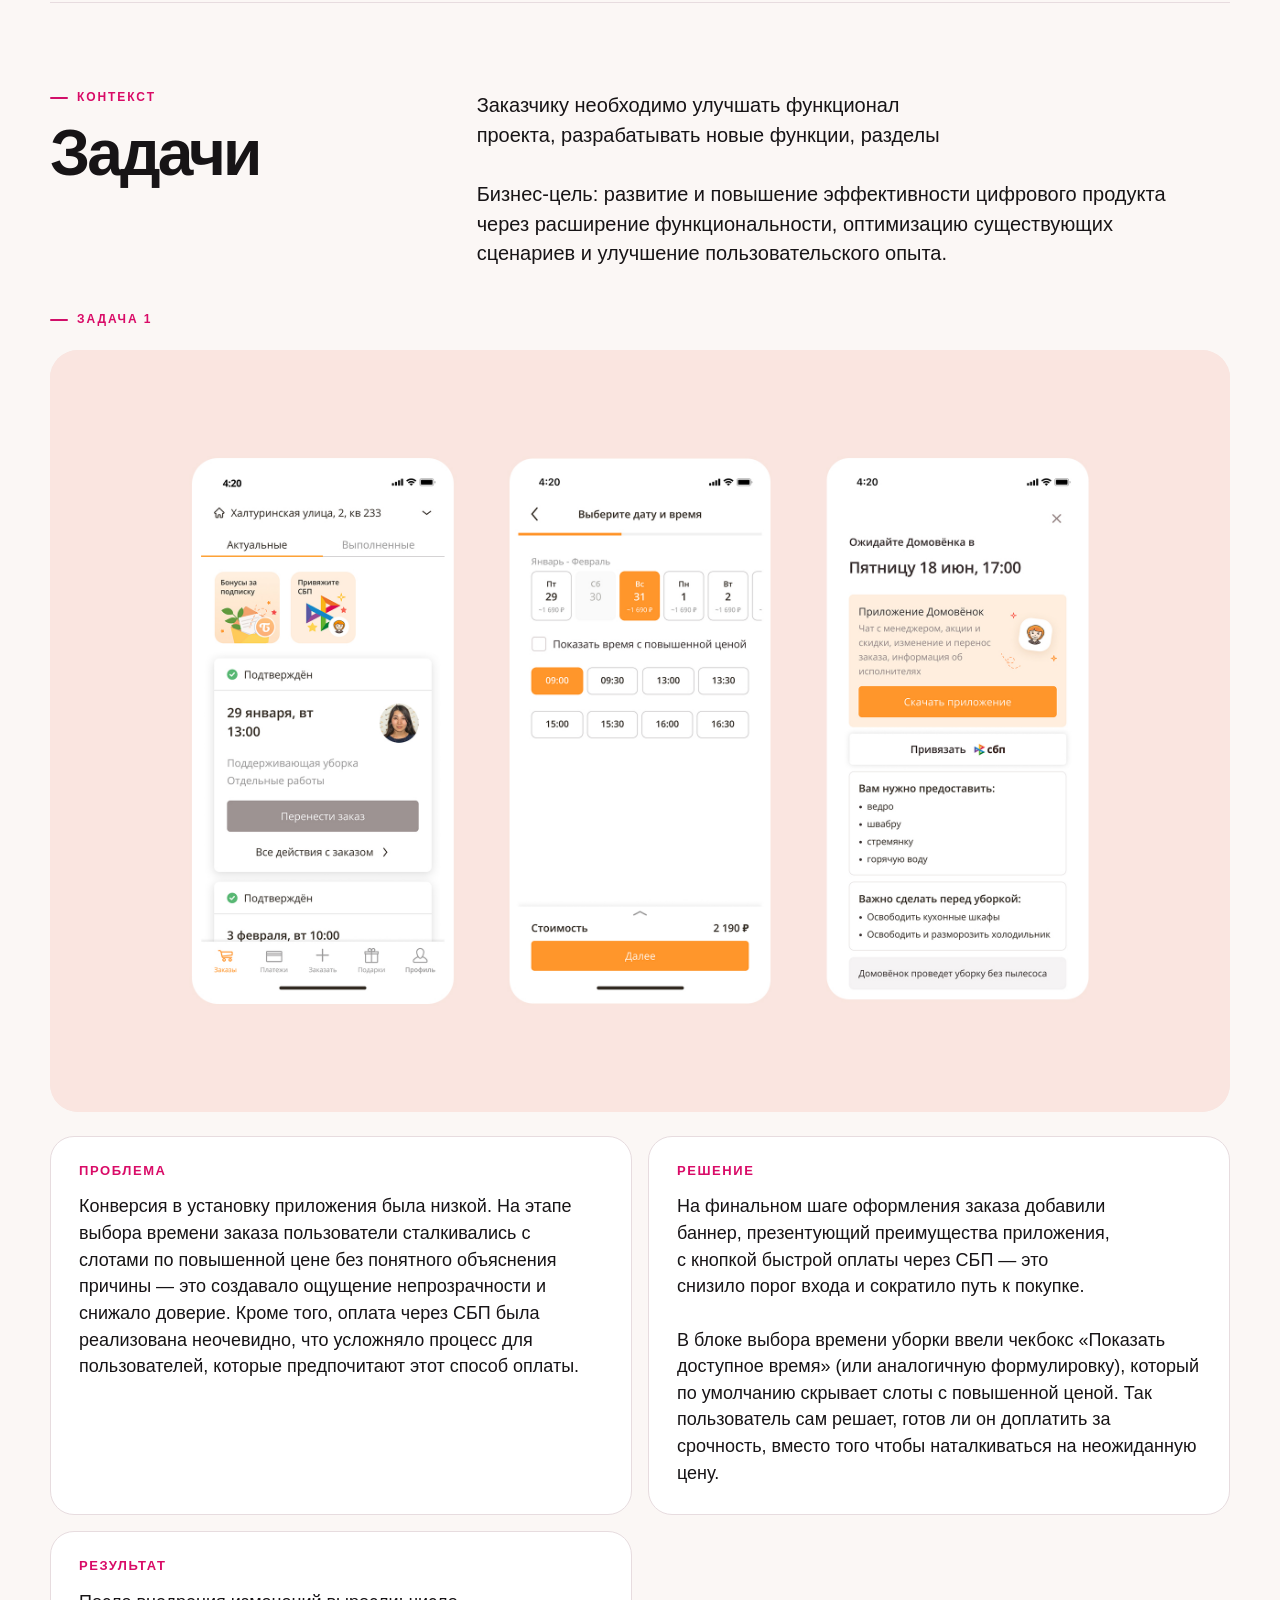
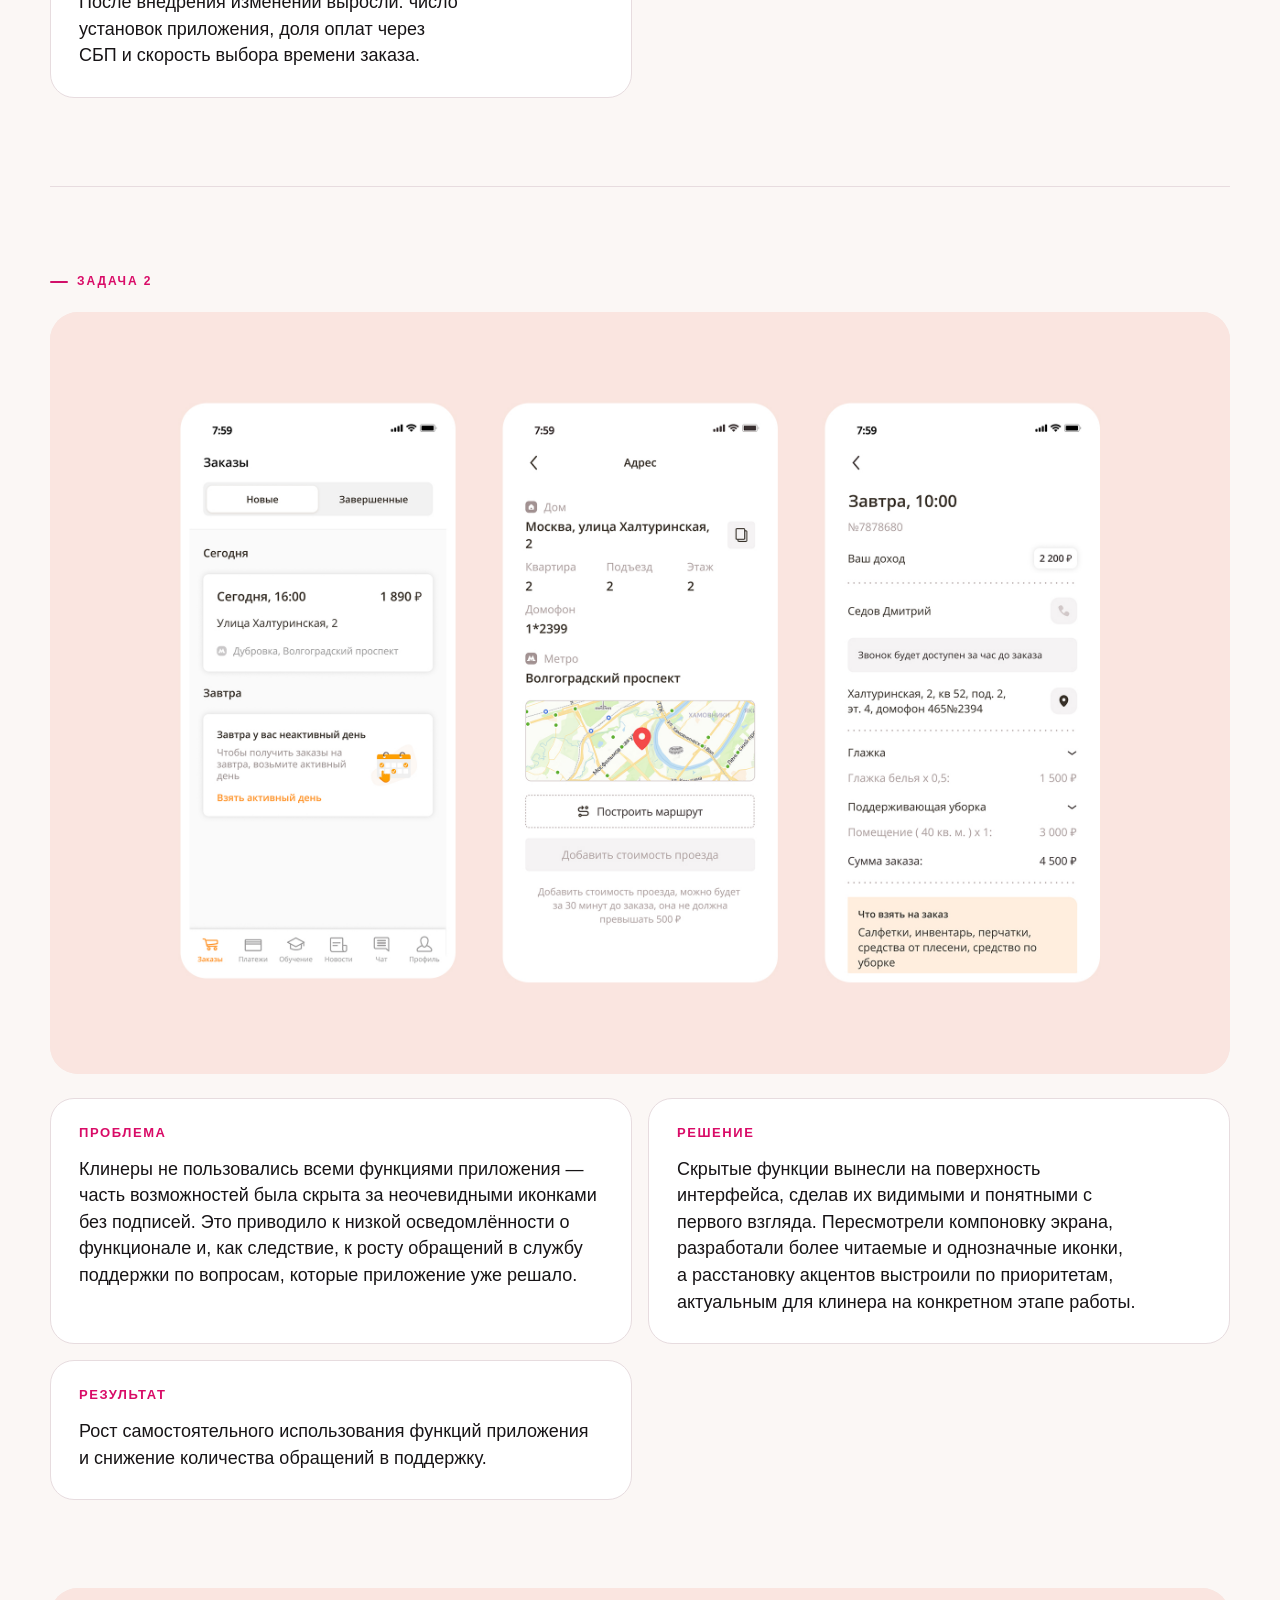
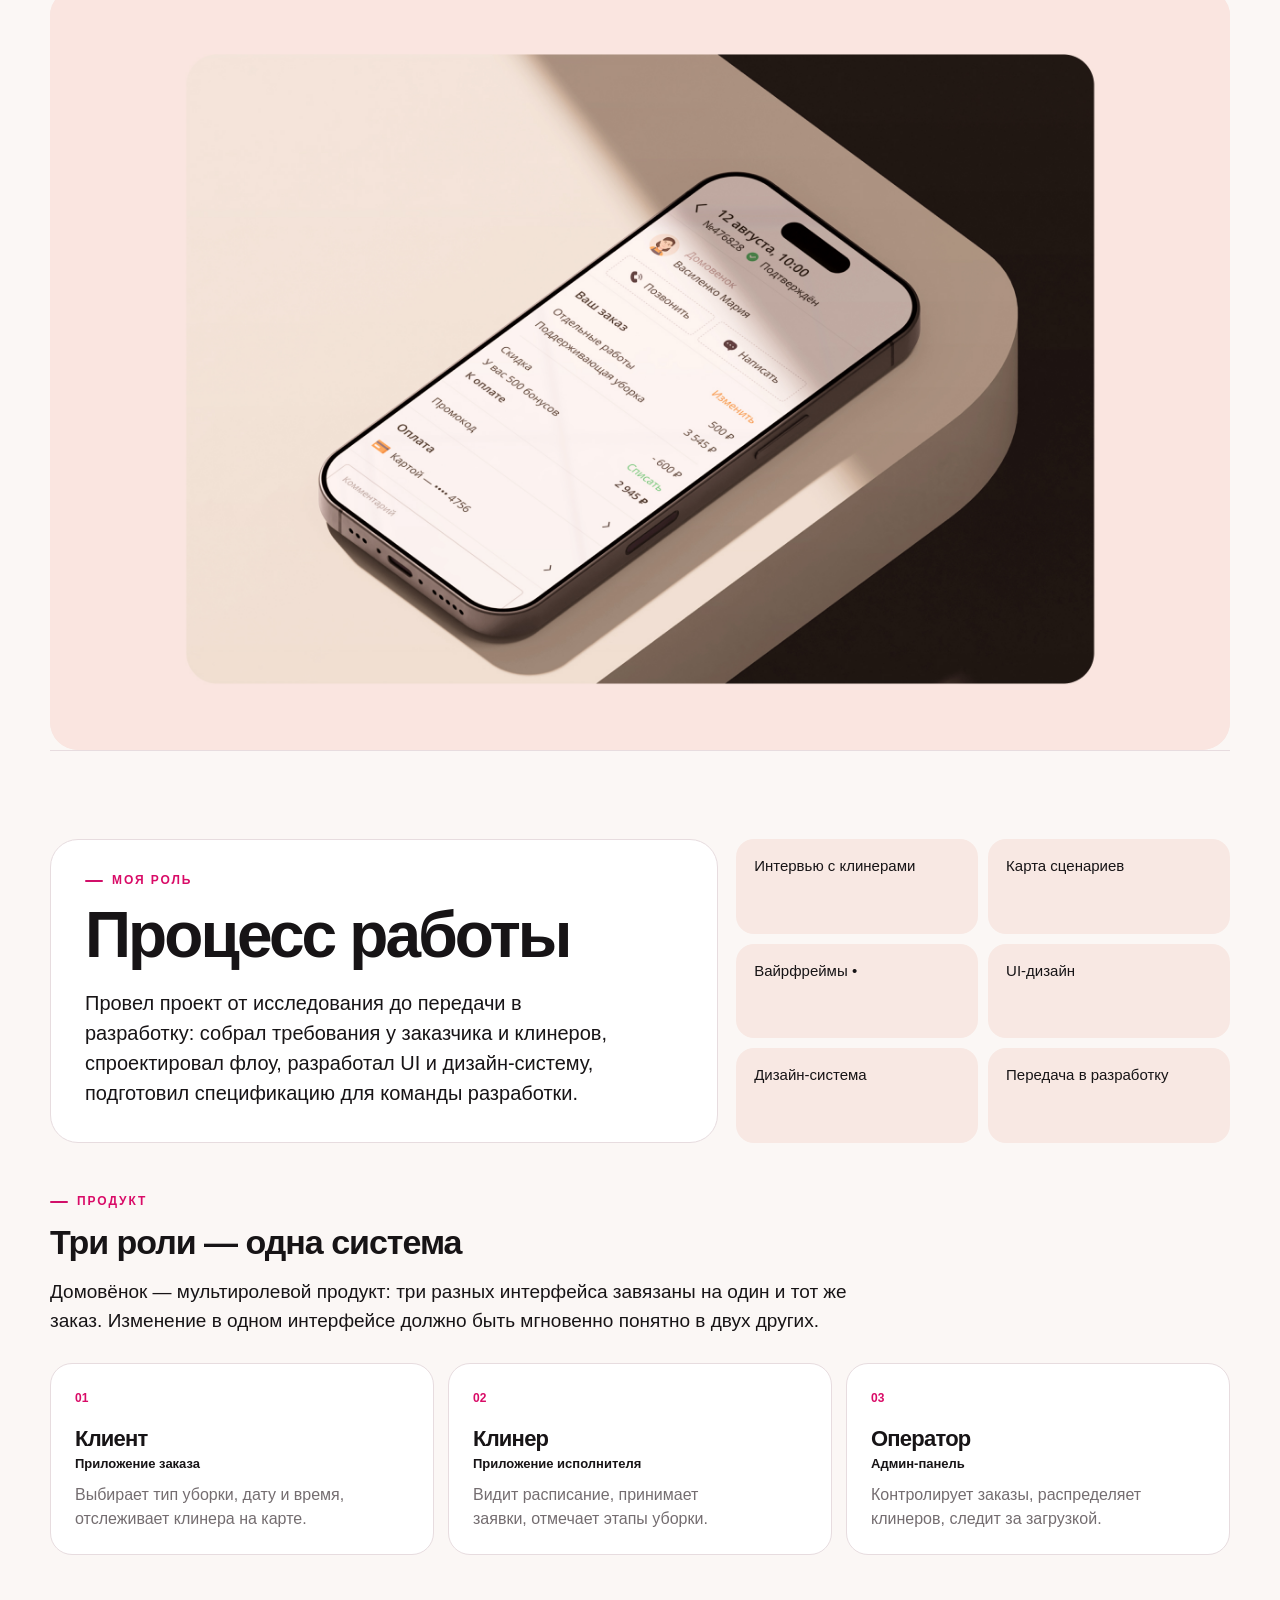
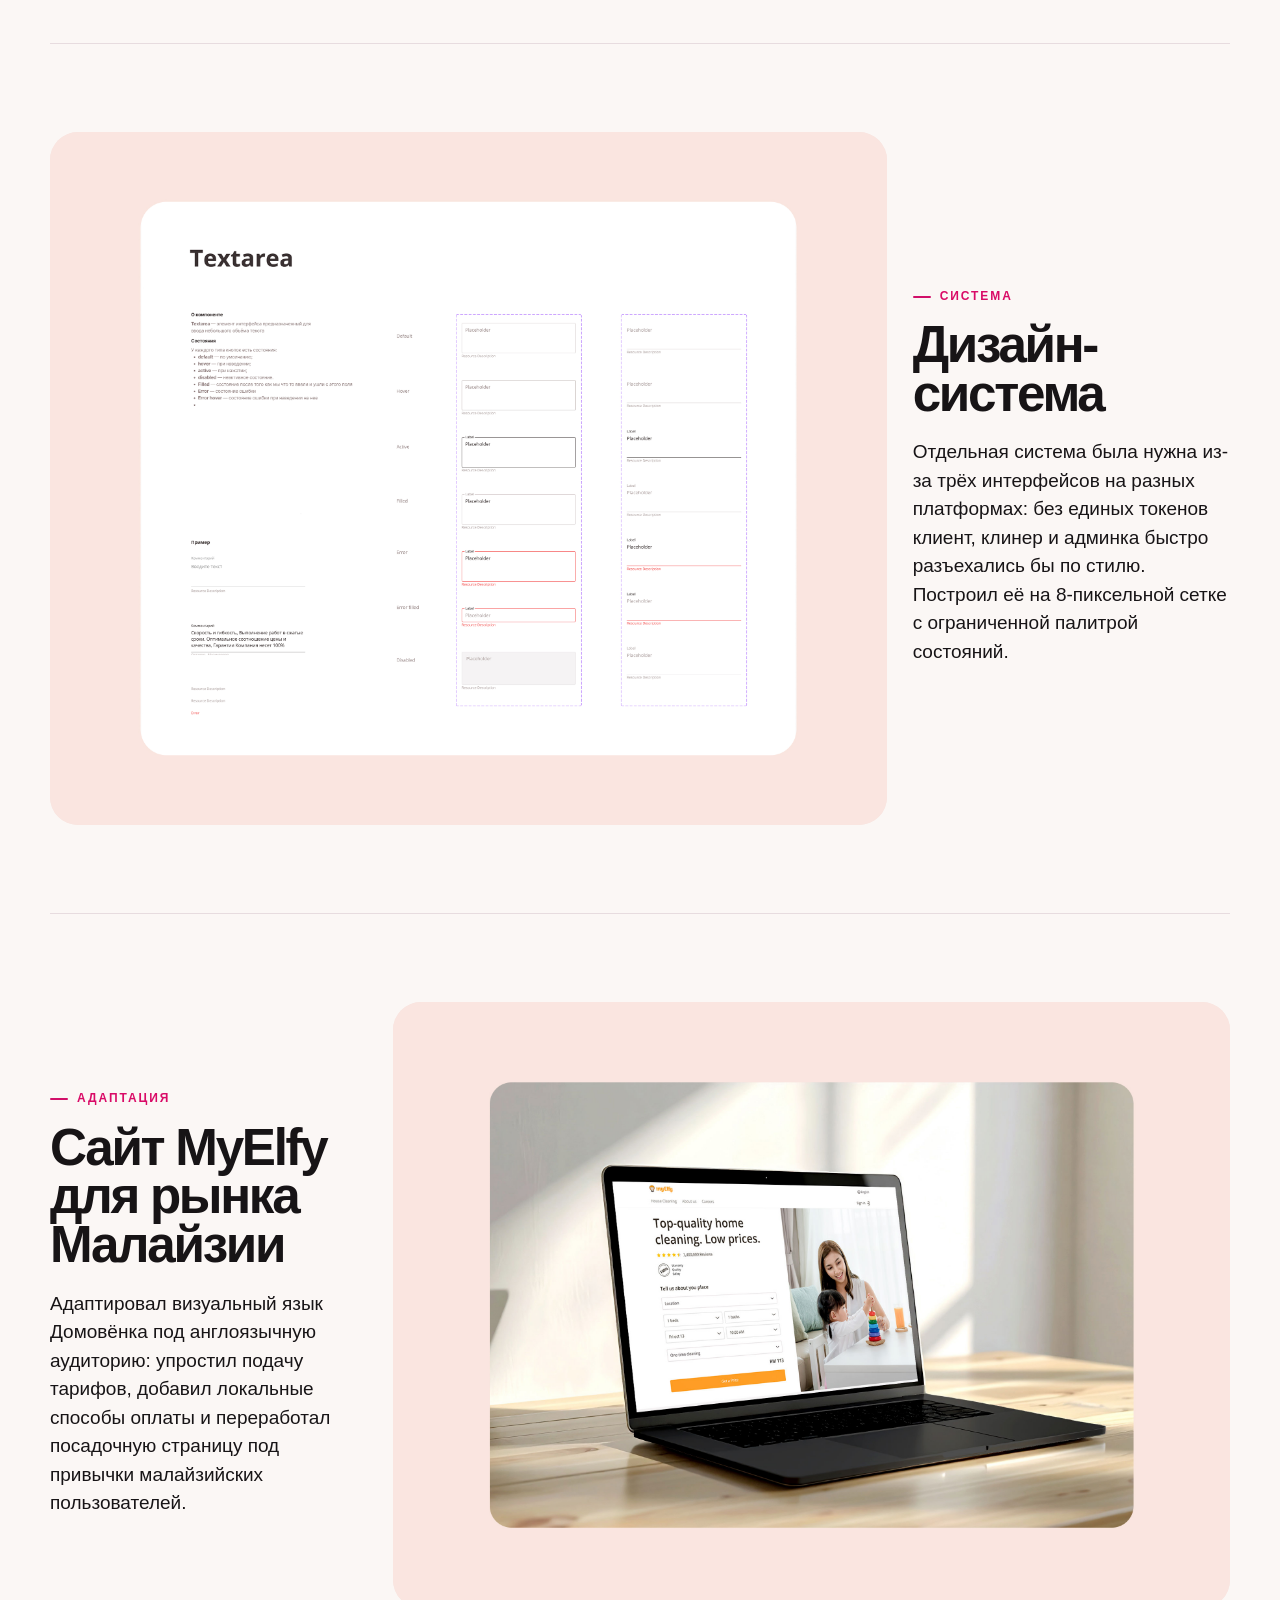
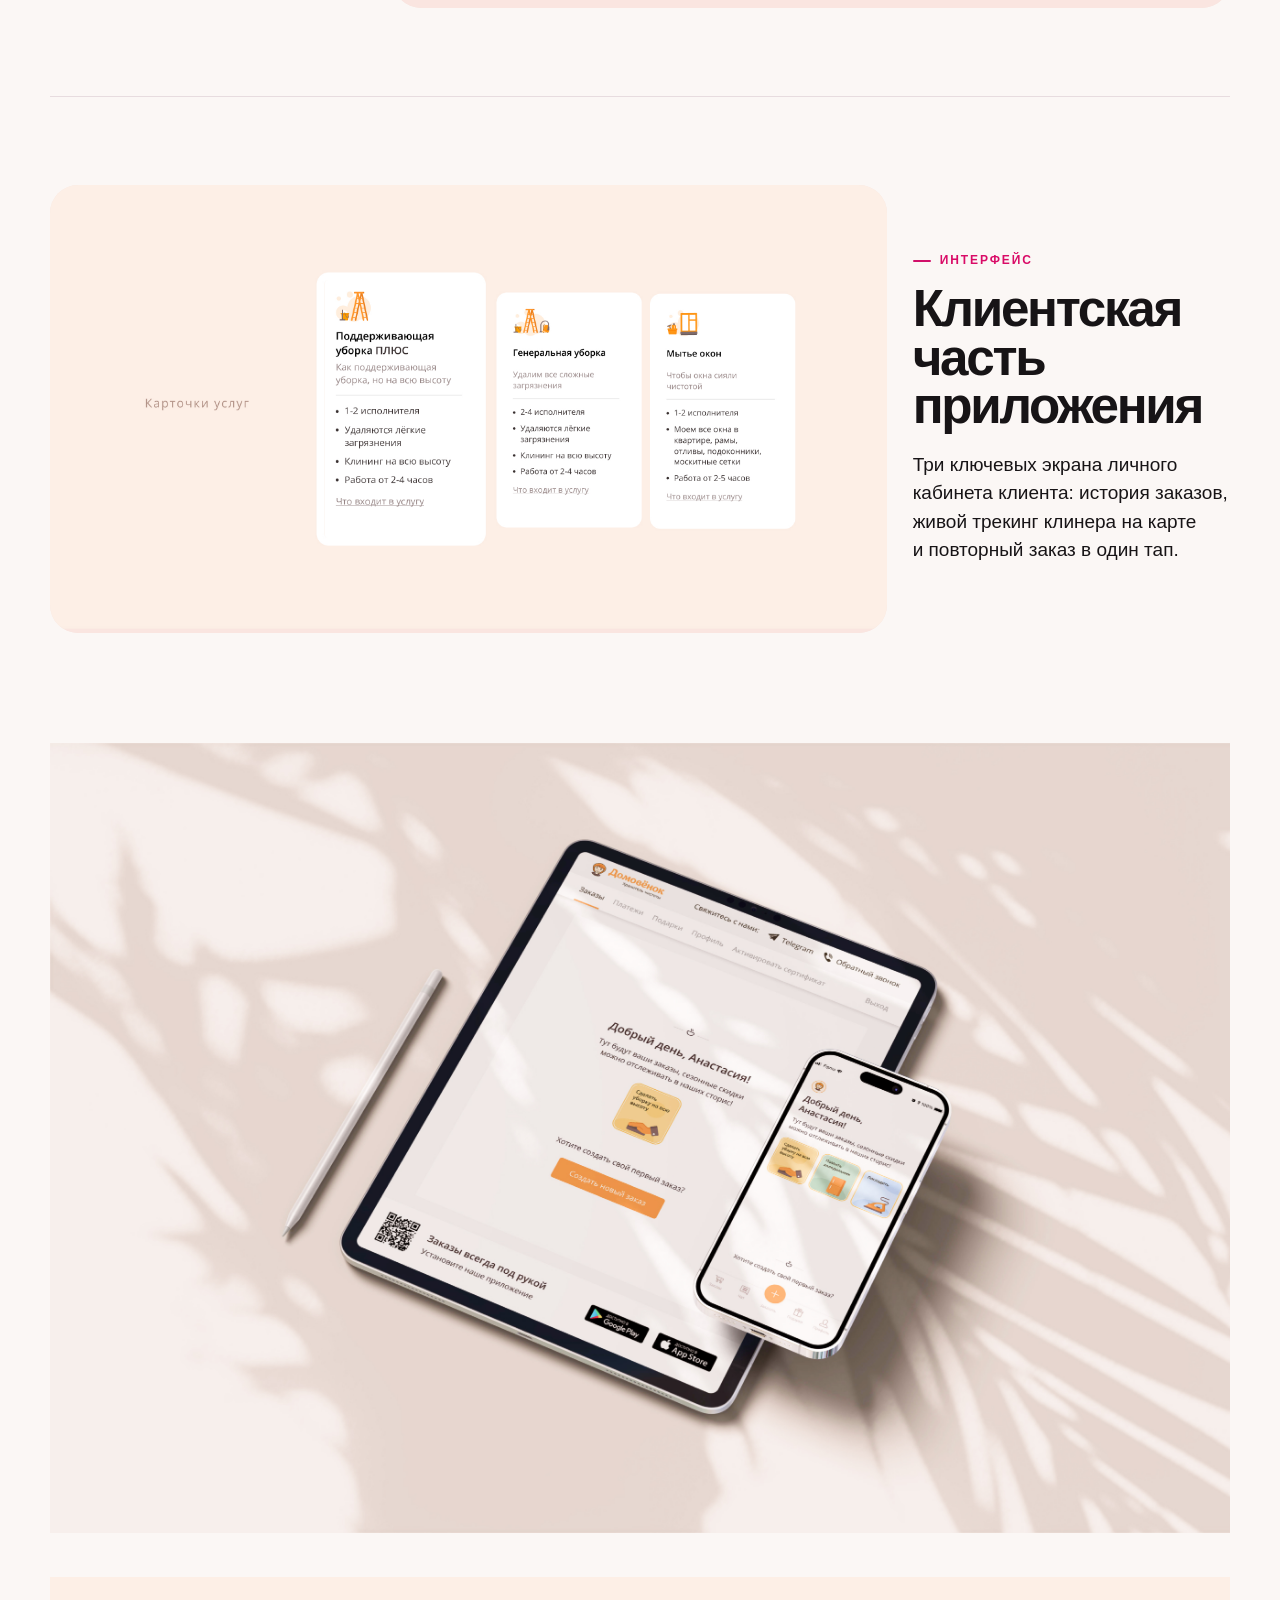
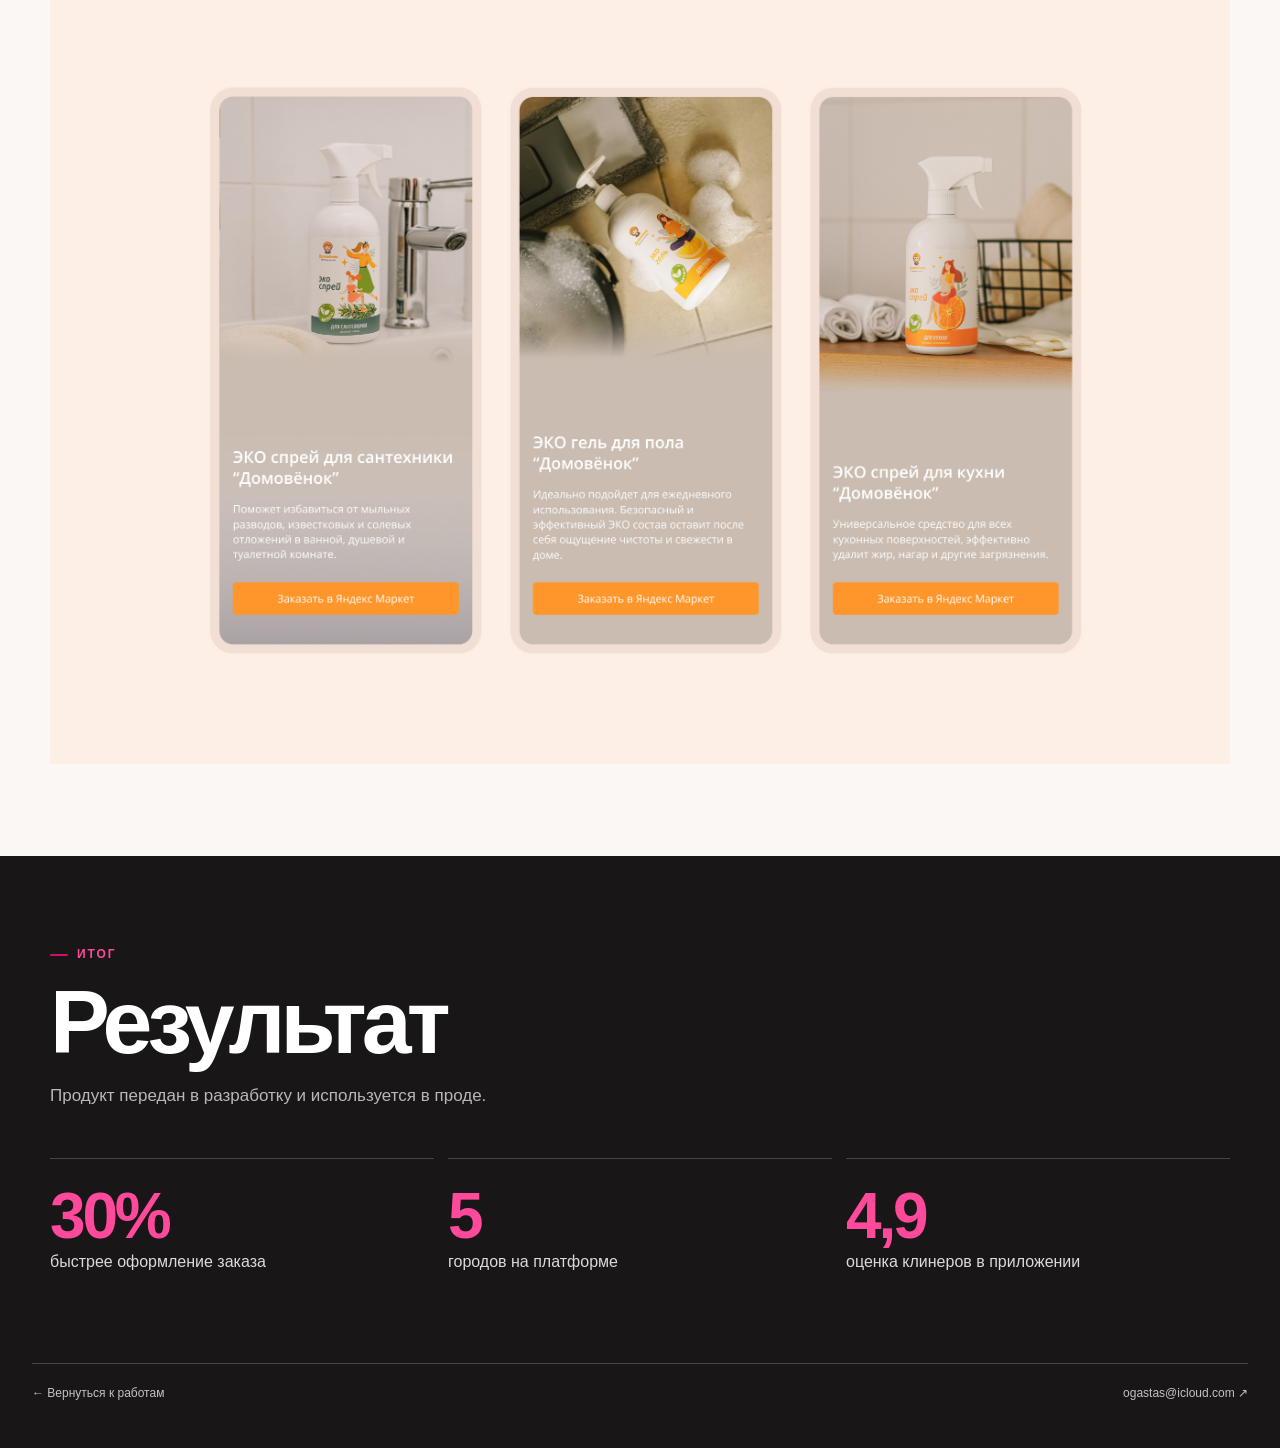
==== commit be5fece3: "Add files via upload" ====
--- a/domovyonok.html
+++ b/domovyonok.html
@@ -7,11 +7,11 @@
 <section class="intro"><div class="eyebrow">Кейс UX/UI дизайн продукта</div><h1>Домовёнок</h1><p class="lede">Сервис уборки полного цикла: мобильное приложение для клиентов и клинеров, сайт и админ-панель.</p><dl class="meta"><div><dt>Роль</dt><dd>Product/UX-UI дизайнер</dd></div><div><dt>Платформы</dt><dd>iOS / Android, Веб, Администрирование</dd></div><div><dt>Формат</dt><dd>Соло-проект, полный цикл</dd></div><div><dt>Сайт</dt><dd><a href="https://domovenok.ru" target="_blank" rel="noopener">domovenok.ru ↗</a></dd></div></dl></section>
 <section class="section"><div class="section-head"><div><div class="eyebrow">Контекст</div><h2>Задачи</h2></div><p class="section-copy">Заказчику необходимо улучшать функционал проекта, разрабатывать новые функции, разделы<br><br>Бизнес-цель: развитие и повышение эффективности цифрового продукта через расширение функциональности, оптимизацию существующих сценариев и улучшение пользовательского опыта.</p></div><div class="eyebrow">Задача 1</div><figure class="media task-media"><img src="assets/domovyonok-sequence/3.jpg" alt="Домовёнок — задача 1"></figure><div class="problem-solution"><article class="ps-card"><h3>Проблема</h3><p>Конверсия в установку приложения была низкой. На этапе выбора времени заказа пользователи сталкивались с слотами по повышенной цене без понятного объяснения причины — это создавало ощущение непрозрачности и снижало доверие. Кроме того, оплата через СБП была реализована неочевидно, что усложняло процесс для пользователей, которые предпочитают этот способ оплаты.</p></article><article class="ps-card"><h3>Решение</h3><p>На финальном шаге оформления заказа добавили баннер, презентующий преимущества приложения, с кнопкой быстрой оплаты через СБП — это снизило порог входа и сократило путь к покупке.<br><br>В блоке выбора времени уборки ввели чекбокс «Показать доступное время» (или аналогичную формулировку), который по умолчанию скрывает слоты с повышенной ценой. Так пользователь сам решает, готов ли он доплатить за срочность, вместо того чтобы наталкиваться на неожиданную цену.</p></article><article class="ps-card"><h3>Результат</h3><p>После внедрения изменений выросли: число установок приложения, доля оплат через СБП и скорость выбора времени заказа.</p></article></div></section>
 <section class="section"><div class="eyebrow">Задача 2</div><figure class="media task-media"><img src="assets/domovyonok-sequence/5.jpg" alt="Домовёнок — задача 2"></figure><div class="problem-solution"><article class="ps-card"><h3>Проблема</h3><p>Клинеры не пользовались всеми функциями приложения — часть возможностей была скрыта за неочевидными иконками без подписей. Это приводило к низкой осведомлённости о функционале и, как следствие, к росту обращений в службу поддержки по вопросам, которые приложение уже решало.</p></article><article class="ps-card"><h3>Решение</h3><p>Скрытые функции вынесли на поверхность интерфейса, сделав их видимыми и понятными с первого взгляда. Пересмотрели компоновку экрана, разработали более читаемые и однозначные иконки, а расстановку акцентов выстроили по приоритетам, актуальным для клинера на конкретном этапе работы.</p></article><article class="ps-card"><h3>Результат</h3><p>Рост самостоятельного использования функций приложения и снижение количества обращений в поддержку.</p></article></div></section>
-<figure class="media"><img src="assets/domovyonok-sequence/8.jpg" alt="Процесс работы"></figure><section class="section"><div class="role-grid"><div class="role-main"><div class="eyebrow">Моя роль</div><h2 style="margin:10px 0 22px">Процесс работы</h2><p>Провел проект от исследования до передачи в разработку: собрала требования у заказчика и клинеров, спроектировала флоу, разработала UI и дизайн-систему, подготовила спецификацию для команды разработки.</p></div><div class="steps"><div class="step">Интервью с клинерами</div><div class="step">Карта сценариев</div><div class="step">Вайрфреймы •</div><div class="step">UI-дизайн</div><div class="step">Дизайн-система</div><div class="step">Передача в разработку</div></div></div><div class="system"><div class="eyebrow">Продукт</div><h3>Три роли — одна система</h3><p>Домовёнок — мультиролевой продукт: три разных интерфейса завязаны на один и тот же заказ. Изменение в одном интерфейсе должно быть мгновенно понятно в двух других.</p><div class="roles"><article class="role-card"><span class="role-num">01</span><h4>Клиент</h4><b>Приложение заказа</b><p>Выбирает тип уборки, дату и время, отслеживает клинера на карте.</p></article><article class="role-card"><span class="role-num">02</span><h4>Клинер</h4><b>Приложение исполнителя</b><p>Видит расписание, принимает заявки, отмечает этапы уборки.</p></article><article class="role-card"><span class="role-num">03</span><h4>Оператор</h4><b>Админ-панель</b><p>Контролирует заказы, распределяет клинеров, следит за загрузкой.</p></article></div></div></section>
-<section class="section visual-text"><figure class="media"><img src="assets/domovyonok-sequence/10.jpg" alt="Дизайн-система"></figure><div class="visual-copy"><div class="eyebrow">Система</div><h2>Дизайн-система</h2><p>Отдельная система была нужна из-за трёх интерфейсов на разных платформах: без единых токенов клиент, клинер и админка быстро разъехались бы по стилю. Построила её на 8-пиксельной сетке с ограниченной палитрой состояний.</p></div></section>
-<section class="section visual-text reverse"><figure class="media"><img src="assets/domovyonok-sequence/12.jpg" alt="MyElfy"></figure><div class="visual-copy"><div class="eyebrow">Адаптация</div><h2>Сайт MyElfy для рынка Малайзии</h2><p>Адаптировала визуальный язык Домовёнка под англоязычную аудиторию: упростила подачу тарифов, добавила локальные способы оплаты и переработала посадочную страницу под привычки малайзийских пользователей.</p></div></section>
+<figure class="media"><img src="assets/domovyonok-sequence/8.jpg" alt="Процесс работы"></figure><section class="section"><div class="role-grid"><div class="role-main"><div class="eyebrow">Моя роль</div><h2 style="margin:10px 0 22px">Процесс работы</h2><p>Провел проект от исследования до передачи в разработку: собрал требования у заказчика и клинеров, спроектировал флоу, разработал UI и дизайн-систему, подготовил спецификацию для команды разработки.</p></div><div class="steps"><div class="step">Интервью с клинерами</div><div class="step">Карта сценариев</div><div class="step">Вайрфреймы •</div><div class="step">UI-дизайн</div><div class="step">Дизайн-система</div><div class="step">Передача в разработку</div></div></div><div class="system"><div class="eyebrow">Продукт</div><h3>Три роли — одна система</h3><p>Домовёнок — мультиролевой продукт: три разных интерфейса завязаны на один и тот же заказ. Изменение в одном интерфейсе должно быть мгновенно понятно в двух других.</p><div class="roles"><article class="role-card"><span class="role-num">01</span><h4>Клиент</h4><b>Приложение заказа</b><p>Выбирает тип уборки, дату и время, отслеживает клинера на карте.</p></article><article class="role-card"><span class="role-num">02</span><h4>Клинер</h4><b>Приложение исполнителя</b><p>Видит расписание, принимает заявки, отмечает этапы уборки.</p></article><article class="role-card"><span class="role-num">03</span><h4>Оператор</h4><b>Админ-панель</b><p>Контролирует заказы, распределяет клинеров, следит за загрузкой.</p></article></div></div></section>
+<section class="section visual-text"><figure class="media"><img src="assets/domovyonok-sequence/10.jpg" alt="Дизайн-система"></figure><div class="visual-copy"><div class="eyebrow">Система</div><h2>Дизайн-система</h2><p>Отдельная система была нужна из-за трёх интерфейсов на разных платформах: без единых токенов клиент, клинер и админка быстро разъехались бы по стилю. Построил её на 8-пиксельной сетке с ограниченной палитрой состояний.</p></div></section>
+<section class="section visual-text reverse"><figure class="media"><img src="assets/domovyonok-sequence/12.jpg" alt="MyElfy"></figure><div class="visual-copy"><div class="eyebrow">Адаптация</div><h2>Сайт MyElfy для рынка Малайзии</h2><p>Адаптировал визуальный язык Домовёнка под англоязычную аудиторию: упростил подачу тарифов, добавил локальные способы оплаты и переработал посадочную страницу под привычки малайзийских пользователей.</p></div></section>
 <section class="section visual-text"><figure class="media"><img src="assets/domovyonok-sequence/14.jpg" alt="Клиентская часть приложения"></figure><div class="visual-copy"><div class="eyebrow">Интерфейс</div><h2>Клиентская часть приложения</h2><p>Три ключевых экрана личного кабинета клиента: история заказов, живой трекинг клинера на карте и повторный заказ в один тап.</p></div></section>
 <section class="full-media"><figure class="media"><img src="assets/domovyonok-sequence/15.jpg" alt="Домовёнок — интерфейс"></figure></section><section class="full-media"><figure class="media"><img src="assets/domovyonok-sequence/16.jpg" alt="Домовёнок — интерфейс"></figure></section>
 </div>
-<section class="result"><div class="case-wrap"><div class="eyebrow">Итог</div><h2>Результат</h2><p class="result-note">Продукт передан в разработку и используется в проде. Замените значения ниже на реальные показатели проекта.</p><div class="metrics"><div class="metric"><strong>30%</strong><span>быстрее оформление заказа</span></div><div class="metric"><strong>5</strong><span>городов на платформе</span></div><div class="metric"><strong>4,9</strong><span>оценка клинеров в приложении</span></div></div></div></section>
+<section class="result"><div class="case-wrap"><div class="eyebrow">Итог</div><h2>Результат</h2><p class="result-note">Продукт передан в разработку и используется в проде.</p><div class="metrics"><div class="metric"><strong>30%</strong><span>быстрее оформление заказа</span></div><div class="metric"><strong>5</strong><span>городов на платформе</span></div><div class="metric"><strong>4,9</strong><span>оценка клинеров в приложении</span></div></div></div></section>
 </main><footer class="case-footer"><div class="shell"><a href="index.html#work">← Вернуться к работам</a><a href="mailto:ogastas@icloud.com">ogastas@icloud.com ↗</a></div></footer></body></html>
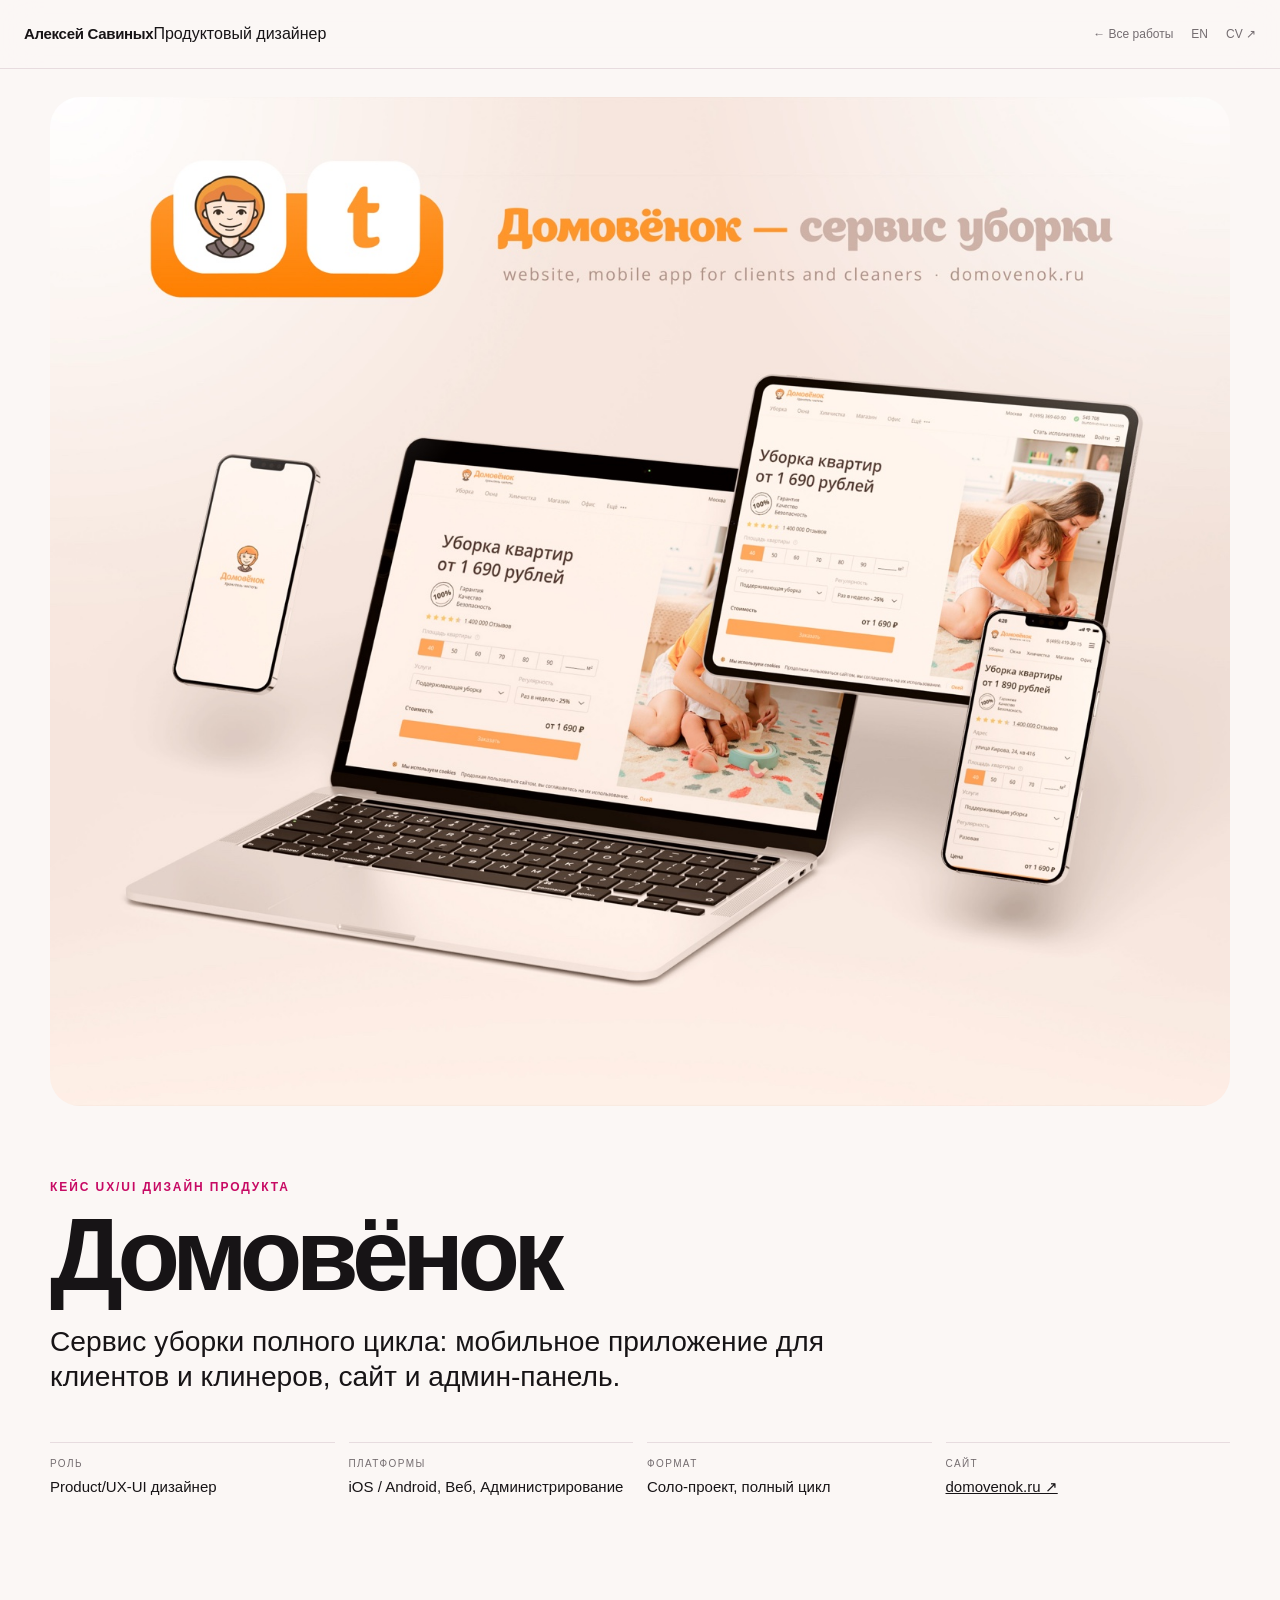
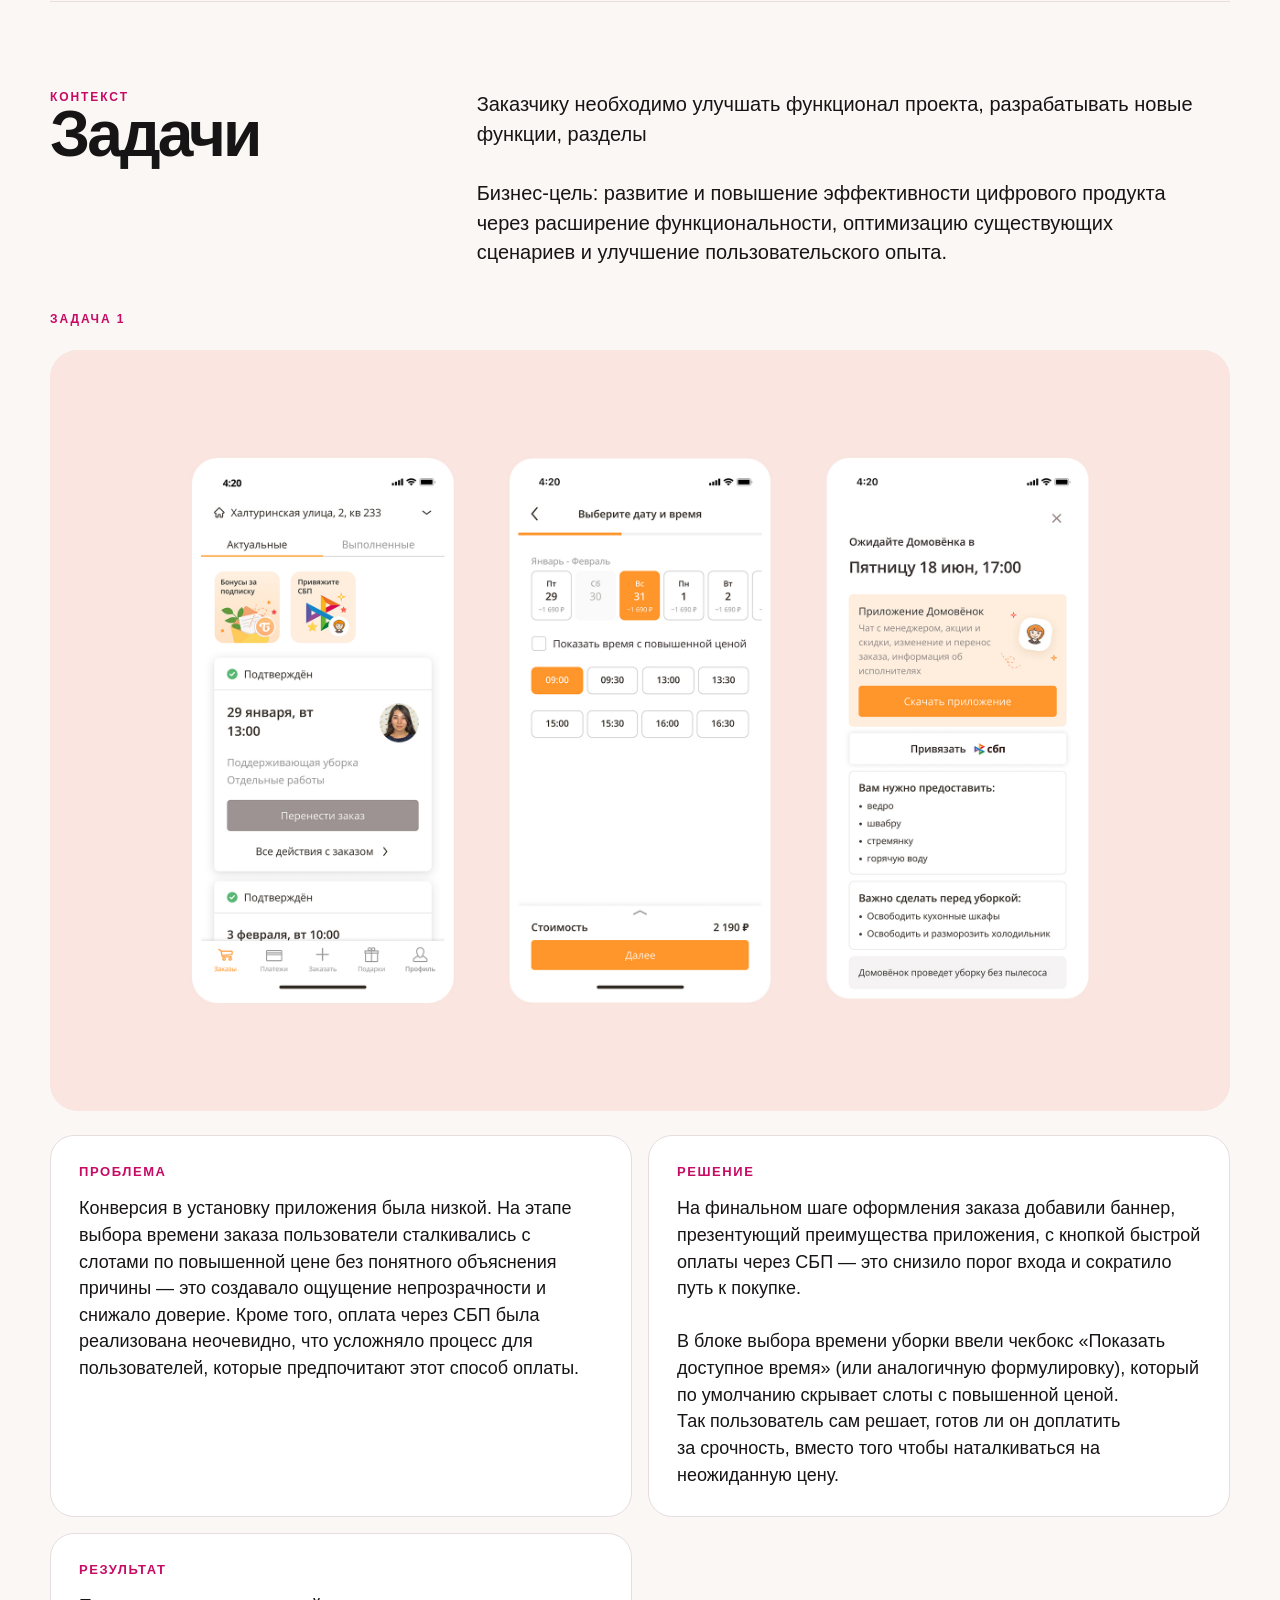
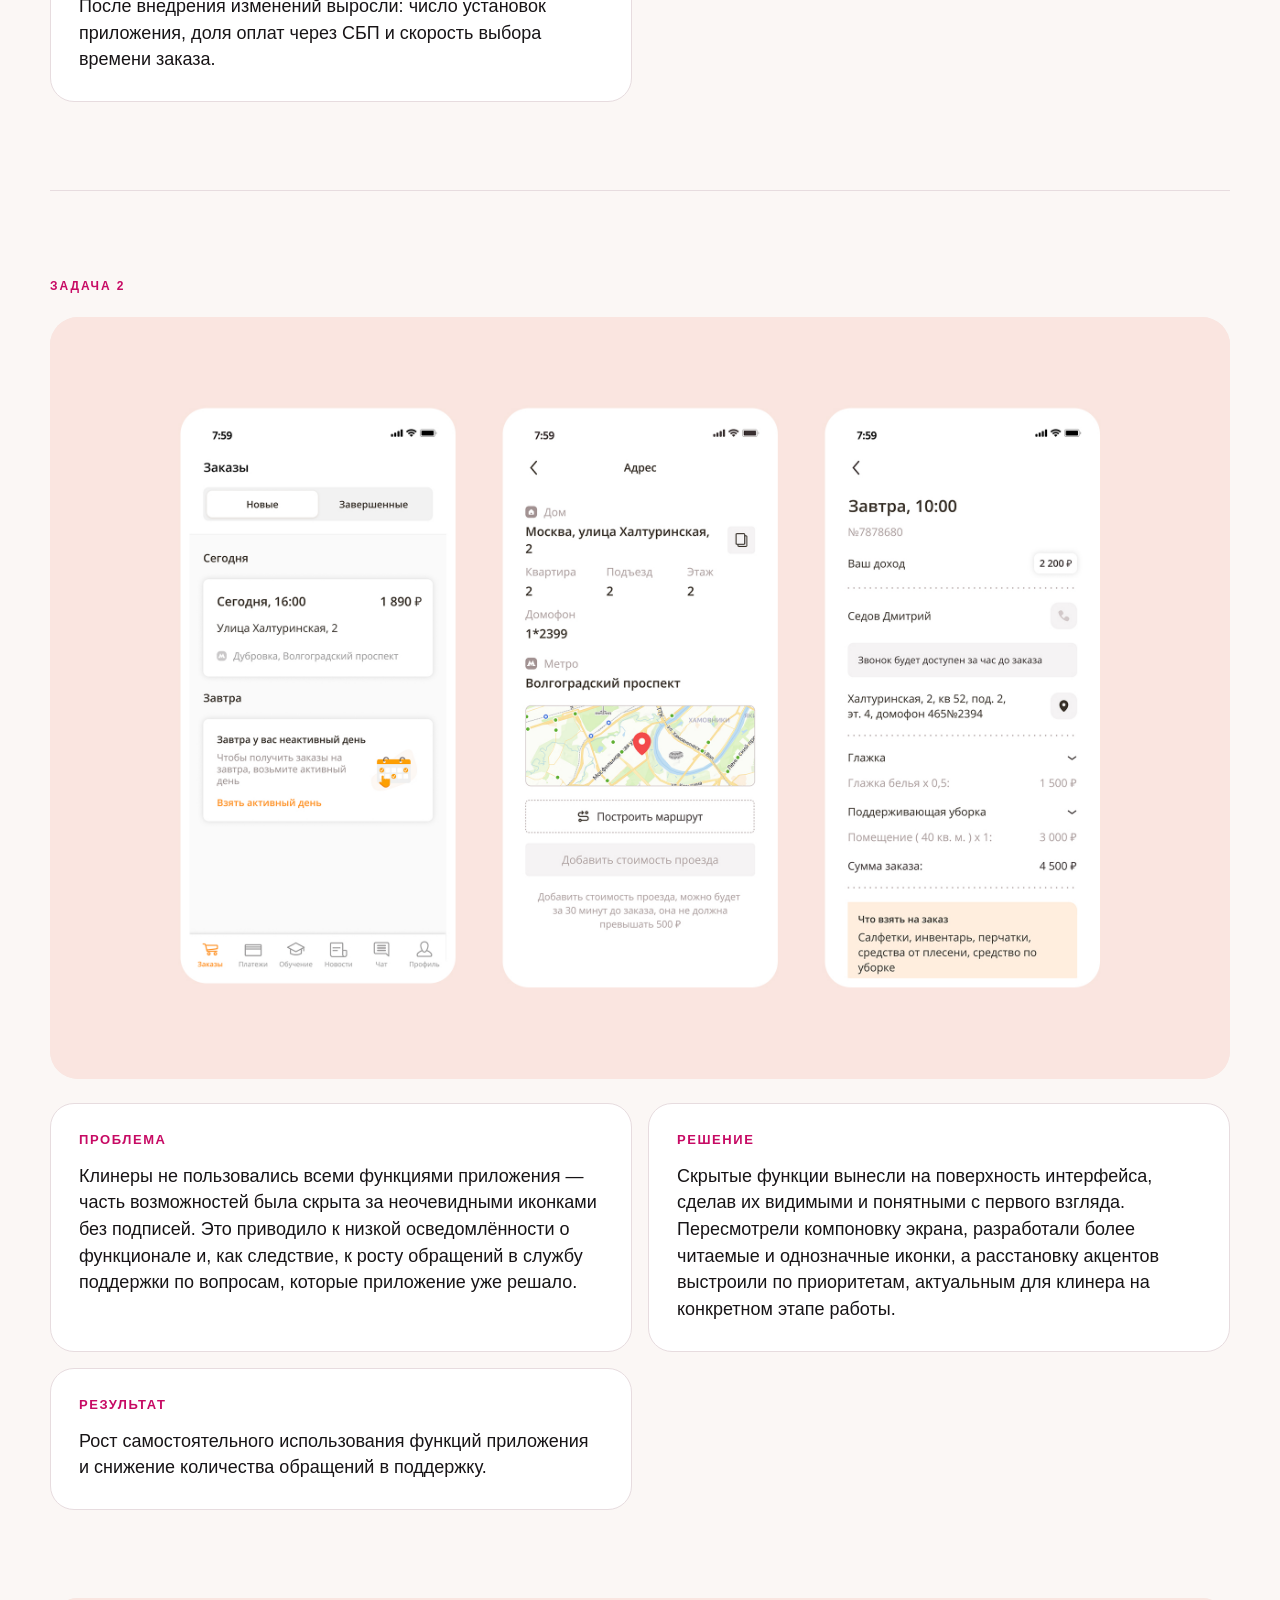
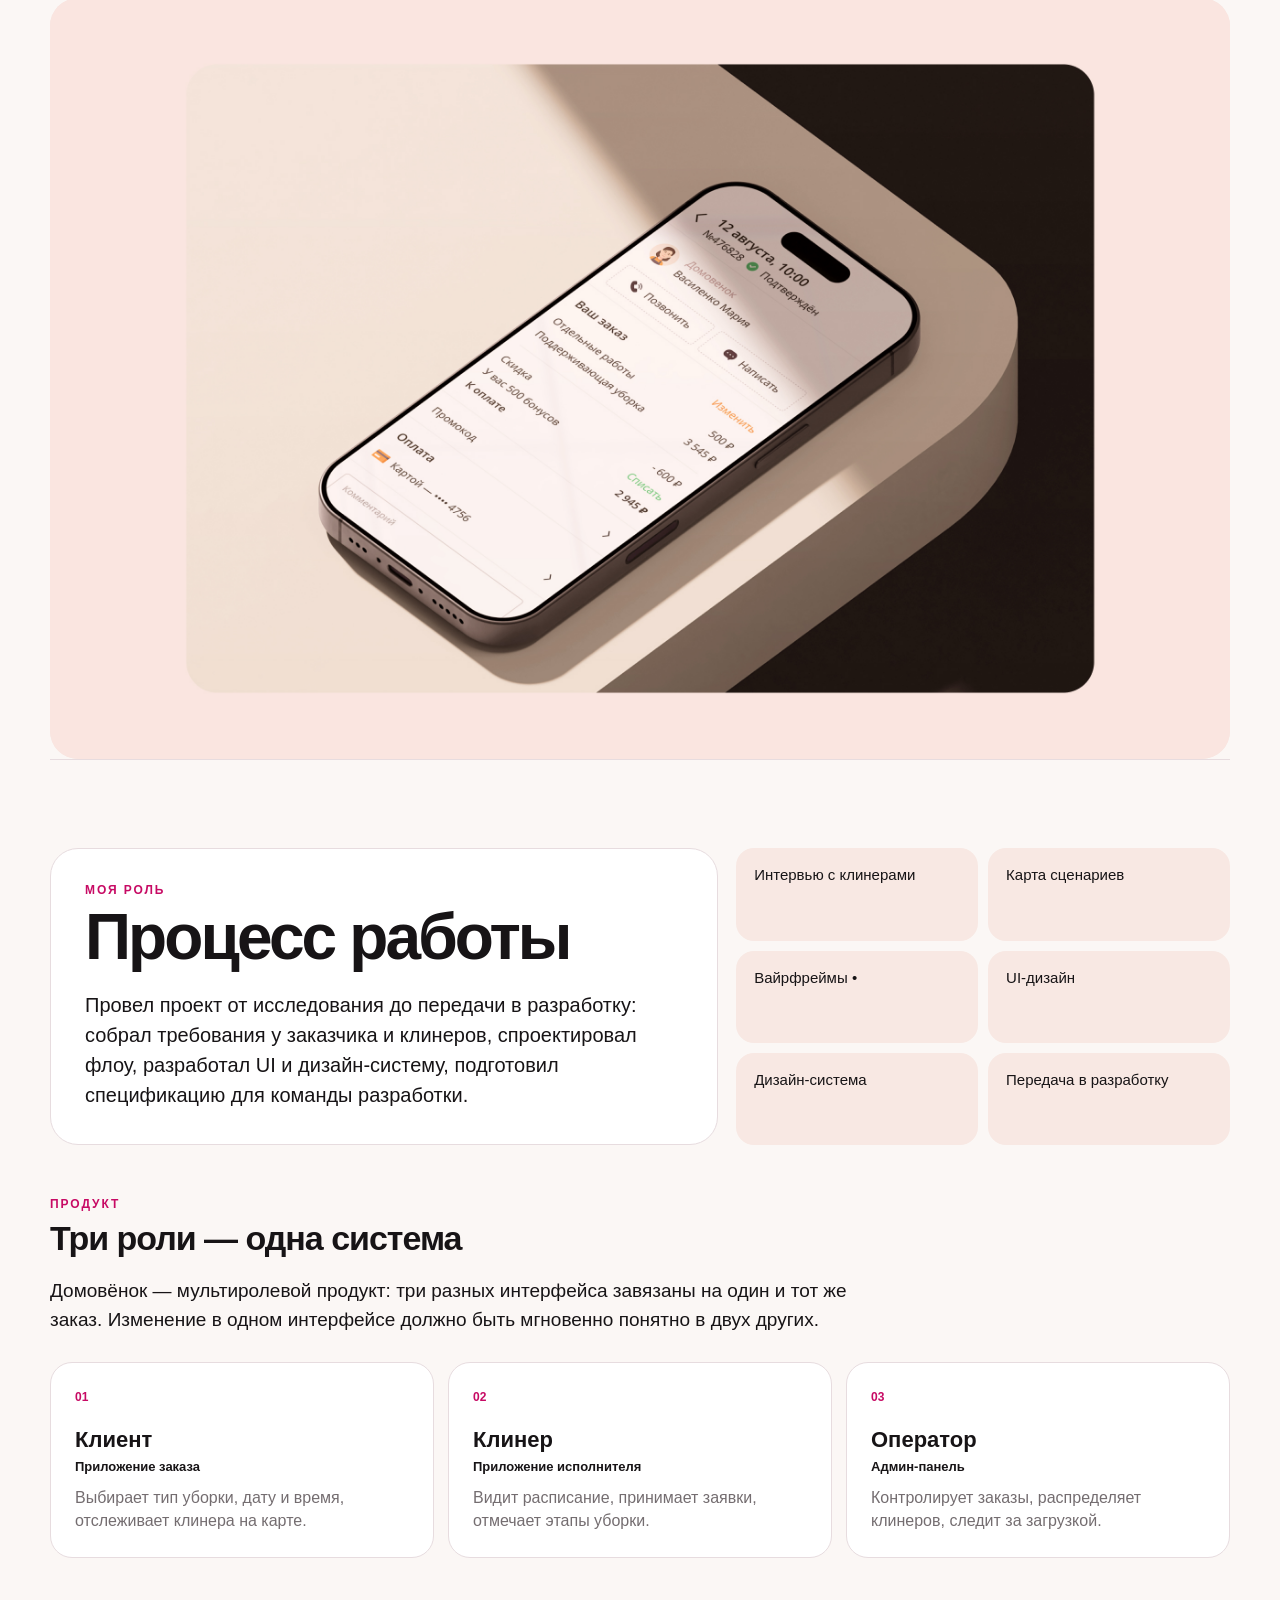
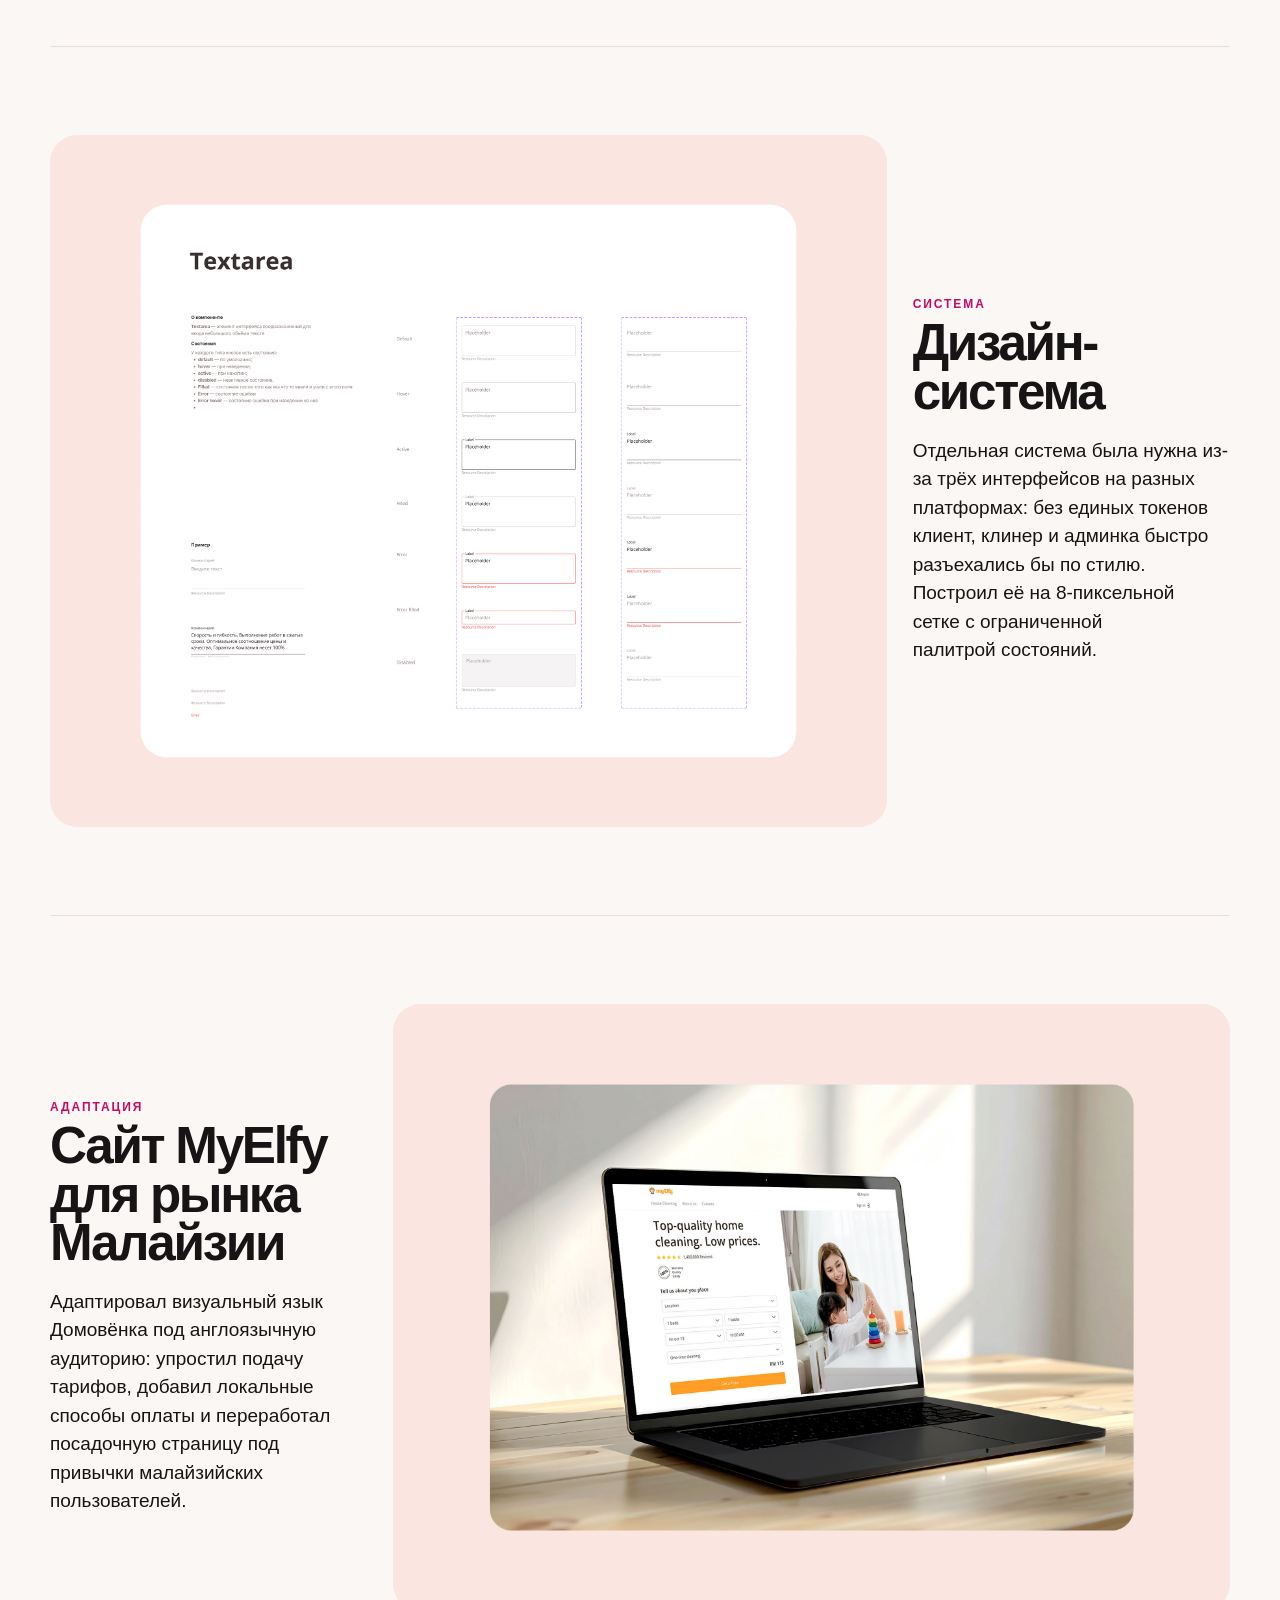
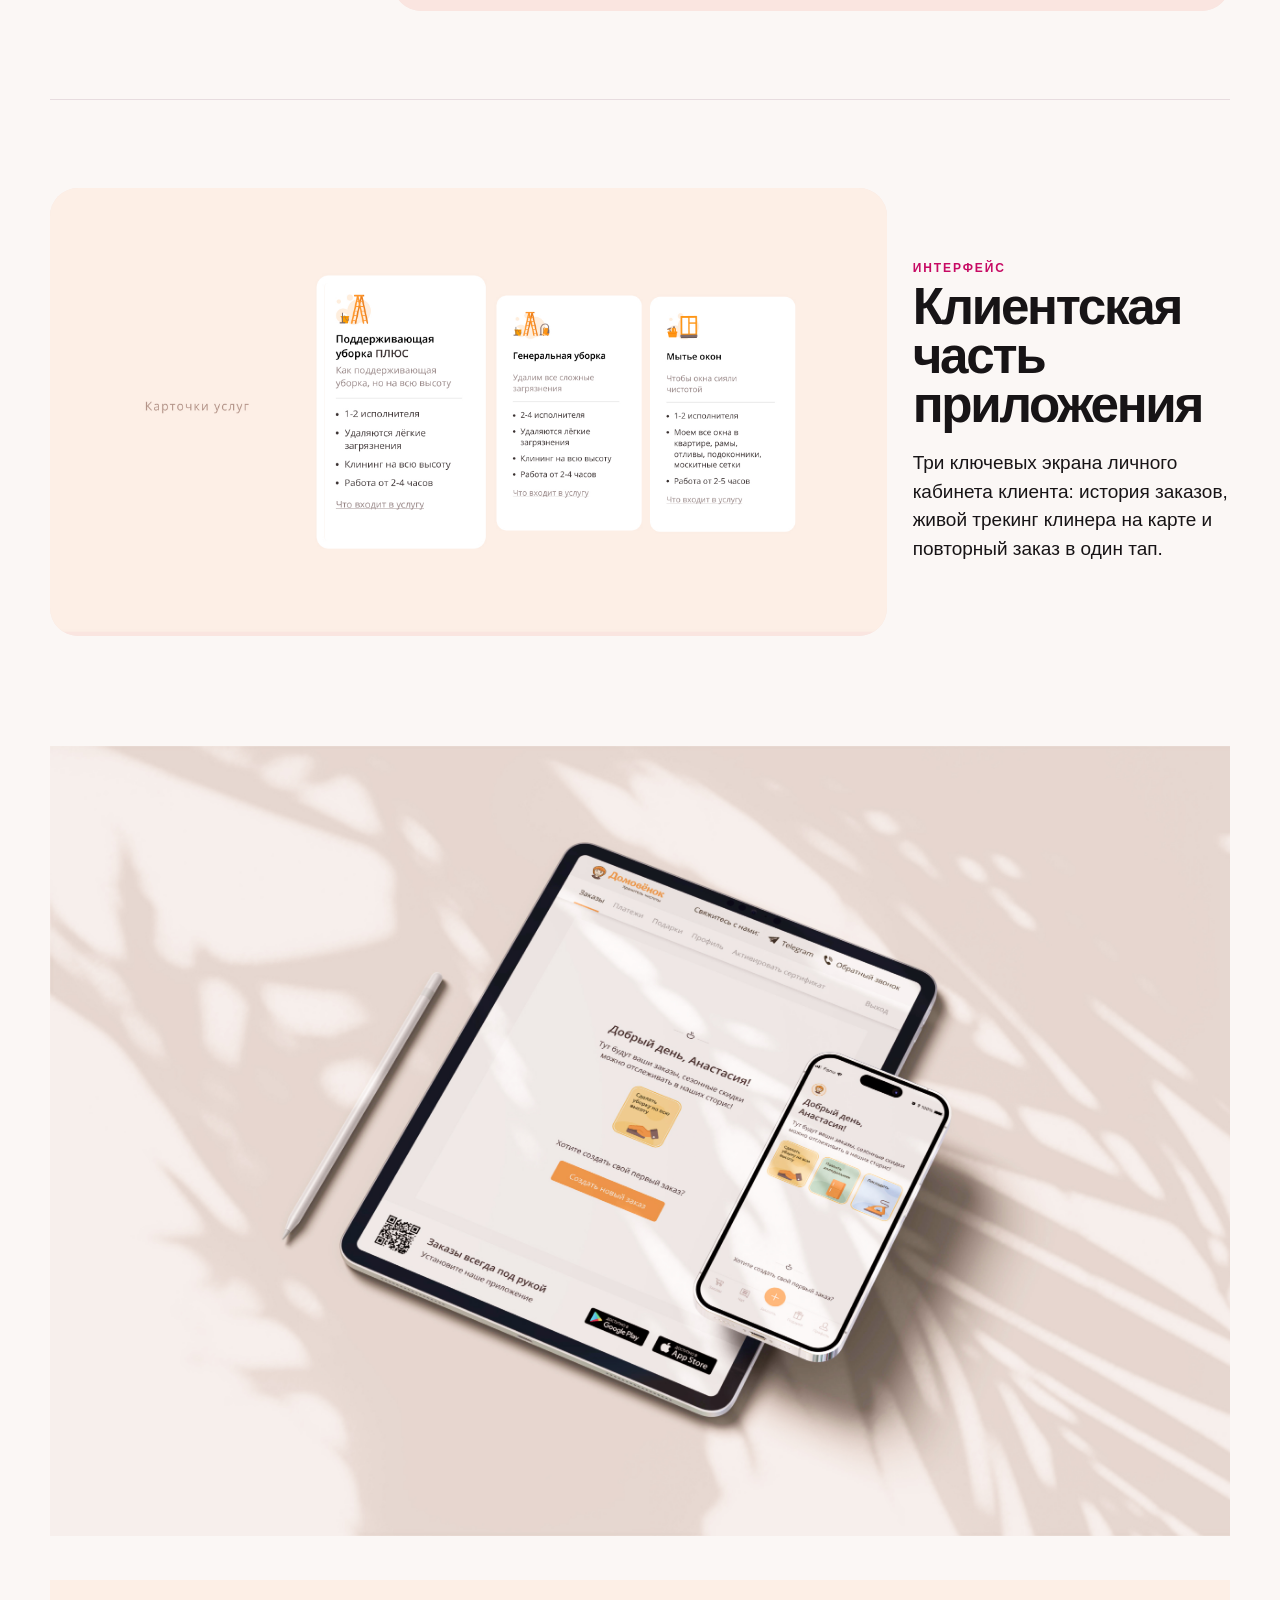
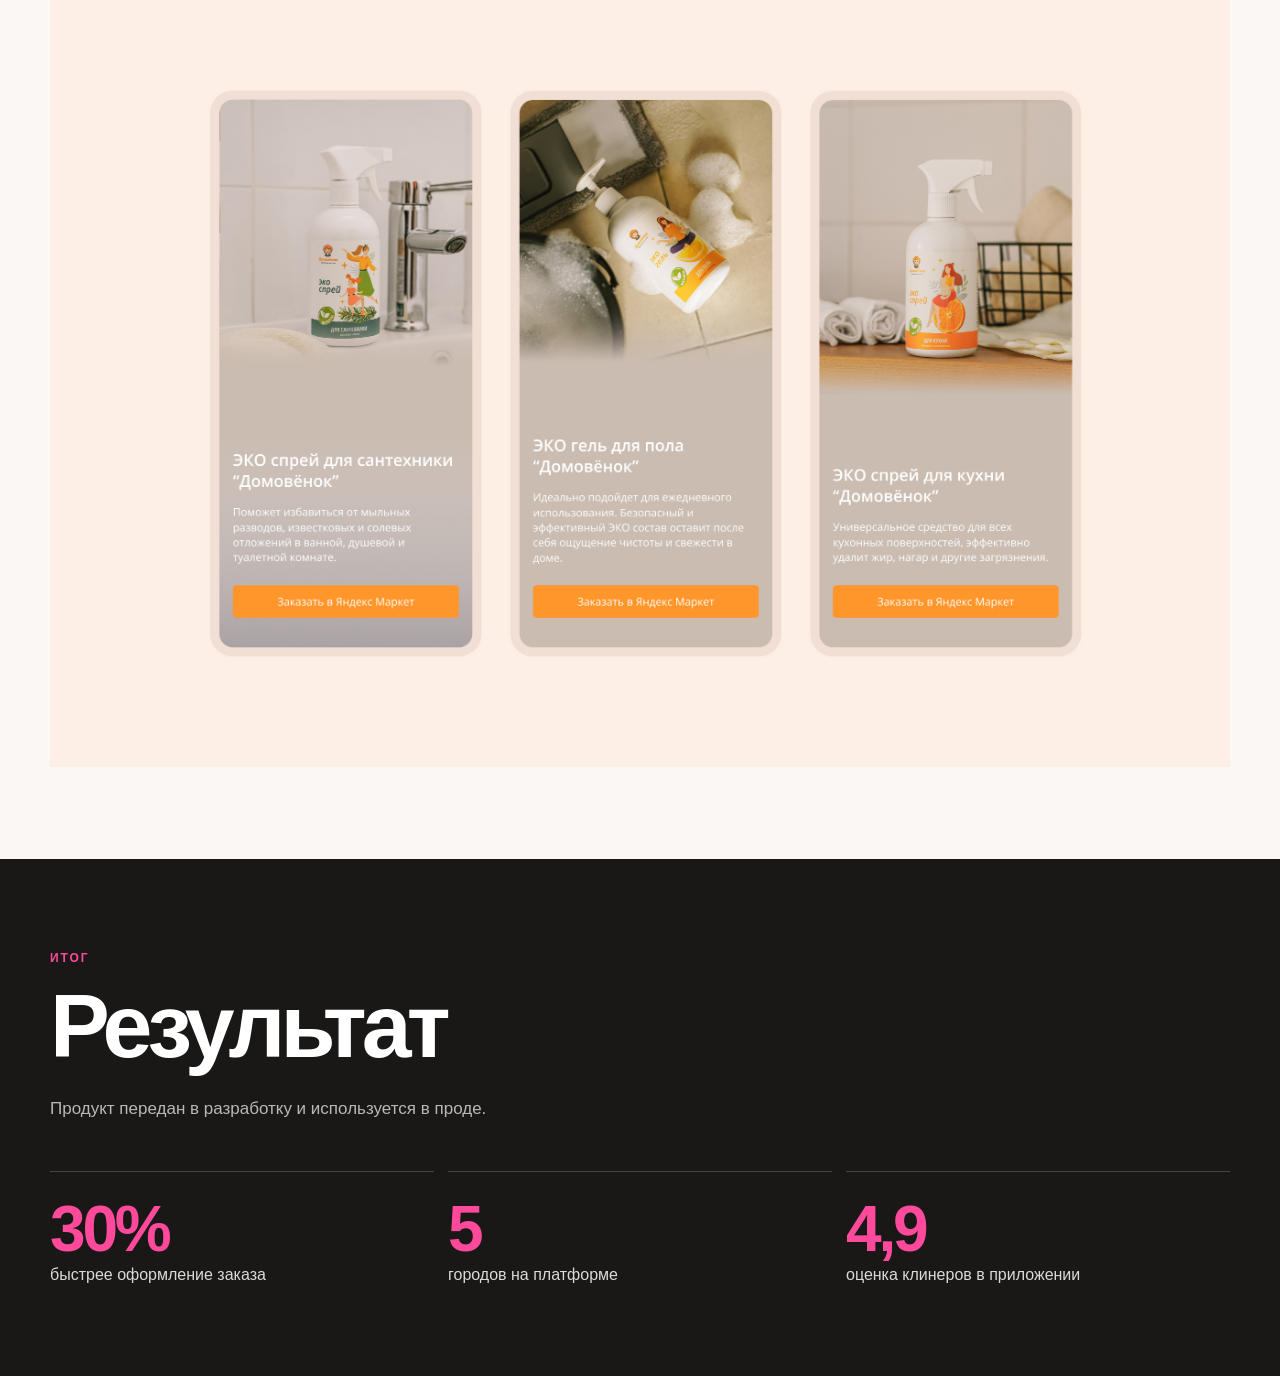
==== commit 2cfd6973: "Add files via upload" ====
--- a/domovyonok.html
+++ b/domovyonok.html
@@ -1,7 +1,7 @@
 <!doctype html><html lang="ru" data-theme="accent"><head><meta charset="utf-8"><meta name="viewport" content="width=device-width,initial-scale=1"><meta name="description" content="Домовёнок — кейс продуктового дизайна Алексея Савиных"><title>Домовёнок — Алексей Савиных</title><link rel="stylesheet" href="styles.css"><style>
-:root{--case-bg:#fbf7f5;--case-card:#fff;--case-soft:#f8e8e3;--case-ink:#171416;--case-muted:#746d70;--case-accent:#d90b67;--case-line:#e7dcdf}*{box-sizing:border-box}body{margin:0;background:var(--case-bg);color:var(--case-ink)}.case-topbar{position:sticky;top:0;z-index:50;background:rgba(251,247,245,.9);backdrop-filter:blur(18px);border-bottom:1px solid var(--case-line)}.case-topbar .shell{min-height:68px;display:grid;grid-template-columns:1fr auto auto;gap:18px;align-items:center}.case-back,.case-cv{text-decoration:none;color:var(--case-muted);font-size:12px}.case-wrap{width:min(1180px,calc(100% - 40px));margin:auto}.hero-img,.media{margin:0}.hero-img img,.media img{display:block;width:100%;height:auto}.hero-img{margin-top:28px;border-radius:30px;overflow:hidden;background:var(--case-soft)}.hero-img+ .hero-img{margin-top:16px}.intro{padding:74px 0 88px}.eyebrow{font-size:12px;letter-spacing:.16em;text-transform:uppercase;color:var(--case-accent);font-weight:700}.intro h1{font-size:clamp(58px,8vw,108px);line-height:.88;letter-spacing:-.065em;margin:16px 0 24px}.lede{font-size:clamp(21px,2.2vw,32px);line-height:1.25;max-width:820px;margin:0 0 48px}.meta{display:grid;grid-template-columns:repeat(4,1fr);gap:14px}.meta div,.role-chip{border-top:1px solid var(--case-line);padding-top:15px}.meta dt,.mini-label{font-size:10px;letter-spacing:.14em;text-transform:uppercase;color:var(--case-muted);margin-bottom:7px}.meta dd{margin:0;font-size:15px;line-height:1.4}.meta a{color:inherit}.section{padding:88px 0;border-top:1px solid var(--case-line)}.section-head{display:grid;grid-template-columns:1fr 2fr;gap:50px;margin-bottom:44px}.section h2{font-size:clamp(38px,5vw,70px);letter-spacing:-.045em;line-height:.95;margin:0}.section-copy{font-size:20px;line-height:1.48;max-width:740px;margin:0}.task-media{margin-top:24px}.problem-solution{display:grid;grid-template-columns:1fr 1fr;gap:16px;margin-top:24px}.ps-card{background:var(--case-card);border:1px solid var(--case-line);border-radius:24px;padding:28px}.ps-card h3{font-size:13px;text-transform:uppercase;letter-spacing:.12em;color:var(--case-accent);margin:0 0 16px}.ps-card p{font-size:18px;line-height:1.48;margin:0}.media{border-radius:28px;overflow:hidden;background:var(--case-soft)}.media img{object-fit:contain}.media + .section-copy{margin-top:28px}.role-grid{display:grid;grid-template-columns:1.15fr .85fr;gap:18px}.role-main{background:var(--case-card);border:1px solid var(--case-line);border-radius:28px;padding:34px}.role-main p{font-size:20px;line-height:1.5;margin:0}.steps{display:grid;grid-template-columns:repeat(2,1fr);gap:10px}.step{padding:18px;border-radius:18px;background:var(--case-soft);font-size:15px}.system{margin-top:52px}.system h3{font-size:34px;letter-spacing:-.03em;margin:8px 0 16px}.system>p{max-width:800px;font-size:19px;line-height:1.5}.roles{display:grid;grid-template-columns:repeat(3,1fr);gap:14px;margin-top:28px}.role-card{background:var(--case-card);border:1px solid var(--case-line);border-radius:22px;padding:24px}.role-num{color:var(--case-accent);font-size:12px;font-weight:700}.role-card h4{font-size:22px;margin:22px 0 6px}.role-card b{display:block;font-size:13px;margin-bottom:12px}.role-card p{color:var(--case-muted);line-height:1.45;margin:0}.visual-text{display:grid;grid-template-columns:minmax(0,1.45fr) minmax(280px,.55fr);gap:26px;align-items:center}.visual-text.reverse{grid-template-columns:minmax(280px,.55fr) minmax(0,1.45fr)}.visual-text.reverse .media{order:2}.visual-copy h2{margin:8px 0 20px;font-size:clamp(36px,4vw,58px)}.visual-copy p{font-size:19px;line-height:1.5;margin:0}.full-media{padding:22px 0}.full-media .media{border-radius:0;background:transparent}.result{background:#191618;color:white;margin-top:70px;padding:92px 0}.result .eyebrow{color:#ff4a9b}.result h2{font-size:clamp(52px,7vw,92px);margin:10px 0 18px;letter-spacing:-.055em}.result-note{color:#bdb6b9;max-width:700px;font-size:17px;line-height:1.5}.metrics{display:grid;grid-template-columns:repeat(3,1fr);gap:14px;margin-top:50px}.metric{border-top:1px solid #4a4346;padding-top:20px}.metric strong{display:block;font-size:clamp(38px,5vw,70px);letter-spacing:-.05em;color:#ff4a9b}.metric span{font-size:16px;color:#ded8da}.case-footer{background:#191618;padding:0 0 48px;color:white}.case-footer .shell{display:flex;justify-content:space-between;border-top:1px solid #4a4346;padding-top:22px}.case-footer a{color:#c7c0c3;text-decoration:none;font-size:12px}@media(max-width:760px){.case-wrap{width:min(100% - 24px,1180px)}.case-topbar .shell{grid-template-columns:1fr auto;min-height:60px}.case-cv,.brand-role{display:none}.hero-img{border-radius:18px;margin-top:12px}.intro,.section{padding:54px 0}.meta{grid-template-columns:1fr 1fr}.section-head,.visual-text,.visual-text.reverse,.role-grid{grid-template-columns:1fr;gap:24px}.visual-text.reverse .media{order:0}.problem-solution,.roles,.metrics{grid-template-columns:1fr}.steps{grid-template-columns:1fr 1fr}.media{border-radius:18px}.result{padding:64px 0}.case-footer .shell{flex-direction:column;gap:14px}}
+:root{--case-bg:#fbf7f5;--case-card:#fff;--case-soft:#f8e8e3;--case-ink:#171416;--case-muted:#746d70;--case-accent:#c70a64;--case-line:#e7dcdf}*{box-sizing:border-box}body{margin:0;background:var(--case-bg);color:var(--case-ink)}.case-topbar{position:sticky;top:0;z-index:50;background:rgba(251,247,245,.9);backdrop-filter:blur(18px);border-bottom:1px solid var(--case-line)}.case-topbar .shell{min-height:68px;display:grid;grid-template-columns:1fr auto auto auto;gap:18px;align-items:center}.case-back,.case-cv{text-decoration:none;color:var(--case-muted);font-size:12px}.case-wrap{width:min(1180px,calc(100% - 40px));margin:auto}.hero-img,.media{margin:0}.hero-img img,.media img{display:block;width:100%;height:auto}.hero-img{margin-top:28px;border-radius:30px;overflow:hidden;background:var(--case-soft)}.hero-img+ .hero-img{margin-top:16px}.intro{padding:74px 0 88px}.eyebrow{font-size:12px;letter-spacing:.16em;text-transform:uppercase;color:var(--case-accent);font-weight:700}.intro h1{font-size:clamp(58px,8vw,108px);line-height:.88;letter-spacing:-.065em;margin:16px 0 24px}.lede{font-size:clamp(21px,2.2vw,32px);line-height:1.25;max-width:820px;margin:0 0 48px}.meta{display:grid;grid-template-columns:repeat(4,1fr);gap:14px}.meta div,.role-chip{border-top:1px solid var(--case-line);padding-top:15px}.meta dt,.mini-label{font-size:10px;letter-spacing:.14em;text-transform:uppercase;color:var(--case-muted);margin-bottom:7px}.meta dd{margin:0;font-size:15px;line-height:1.4}.meta a{color:inherit}.section{padding:88px 0;border-top:1px solid var(--case-line)}.section-head{display:grid;grid-template-columns:1fr 2fr;gap:50px;margin-bottom:44px}.section h2{font-size:clamp(38px,5vw,70px);letter-spacing:-.045em;line-height:.95;margin:0}.section-copy{font-size:20px;line-height:1.48;max-width:740px;margin:0}.task-media{margin-top:24px}.problem-solution{display:grid;grid-template-columns:1fr 1fr;gap:16px;margin-top:24px}.ps-card{background:var(--case-card);border:1px solid var(--case-line);border-radius:24px;padding:28px}.ps-card h3{font-size:13px;text-transform:uppercase;letter-spacing:.12em;color:var(--case-accent);margin:0 0 16px}.ps-card p{font-size:18px;line-height:1.48;margin:0}.media{border-radius:28px;overflow:hidden;background:var(--case-soft)}.media img{object-fit:contain}.media + .section-copy{margin-top:28px}.role-grid{display:grid;grid-template-columns:1.15fr .85fr;gap:18px}.role-main{background:var(--case-card);border:1px solid var(--case-line);border-radius:28px;padding:34px}.role-main p{font-size:20px;line-height:1.5;margin:0}.steps{display:grid;grid-template-columns:repeat(2,1fr);gap:10px}.step{padding:18px;border-radius:18px;background:var(--case-soft);font-size:15px}.system{margin-top:52px}.system h3{font-size:34px;letter-spacing:-.03em;margin:8px 0 16px}.system>p{max-width:800px;font-size:19px;line-height:1.5}.roles{display:grid;grid-template-columns:repeat(3,1fr);gap:14px;margin-top:28px}.role-card{background:var(--case-card);border:1px solid var(--case-line);border-radius:22px;padding:24px}.role-num{color:var(--case-accent);font-size:12px;font-weight:700}.role-card h4{font-size:22px;margin:22px 0 6px}.role-card b{display:block;font-size:13px;margin-bottom:12px}.role-card p{color:var(--case-muted);line-height:1.45;margin:0}.visual-text{display:grid;grid-template-columns:minmax(0,1.45fr) minmax(280px,.55fr);gap:26px;align-items:center}.visual-text.reverse{grid-template-columns:minmax(280px,.55fr) minmax(0,1.45fr)}.visual-text.reverse .media{order:2}.visual-copy h2{margin:8px 0 20px;font-size:clamp(36px,4vw,58px)}.visual-copy p{font-size:19px;line-height:1.5;margin:0}.full-media{padding:22px 0}.full-media .media{border-radius:0;background:transparent}.result{background:#191817;color:white;margin-top:70px;padding:92px 0}.result .eyebrow{color:#ff4a9b}.result h2{font-size:clamp(52px,7vw,92px);margin:10px 0 18px;letter-spacing:-.055em}.result-note{color:#bdb6b9;max-width:700px;font-size:17px;line-height:1.5}.metrics{display:grid;grid-template-columns:repeat(3,1fr);gap:14px;margin-top:50px}.metric{border-top:1px solid #4a4346;padding-top:20px}.metric strong{display:block;font-size:clamp(38px,5vw,70px);letter-spacing:-.05em;color:#ff4a9b}.metric span{font-size:16px;color:#ded8da}.case-footer{background:#191817;padding:0 0 48px;color:white}.case-footer .shell{display:flex;justify-content:space-between;border-top:1px solid #4a4346;padding-top:22px}.case-footer a{color:#c7c0c3;text-decoration:none;font-size:12px}@media(max-width:760px){.case-wrap{width:min(100% - 24px,1180px)}.case-topbar .shell{grid-template-columns:1fr auto auto;min-height:60px}.case-cv,.brand-role{display:none}.hero-img{border-radius:18px;margin-top:12px}.intro,.section{padding:54px 0}.meta{grid-template-columns:1fr 1fr}.section-head,.visual-text,.visual-text.reverse,.role-grid{grid-template-columns:1fr;gap:24px}.visual-text.reverse .media{order:0}.problem-solution,.roles,.metrics{grid-template-columns:1fr}.steps{grid-template-columns:1fr 1fr}.media{border-radius:18px}.result{padding:64px 0}.case-footer .shell{flex-direction:column;gap:14px}}
 </style></head><body>
-<header class="case-topbar"><div class="shell"><a class="brand" href="index.html"><span class="brand-name">Алексей Савиных</span><span class="brand-role">Продуктовый дизайнер</span></a><a class="case-back" href="index.html#work">← Все работы</a><a class="case-cv" href="https://drive.google.com/file/d/1H_s0ojrtbCo3EBp_ZT7xwTFtt6R-jJSQ/view?usp=sharing" target="_blank" rel="noopener">CV ↗</a></div></header>
+<header class="case-topbar"><div class="shell"><a class="brand" href="index.html?lang=ru"><span class="brand-name">Алексей Савиных</span><span class="brand-role">Продуктовый дизайнер</span></a><a class="case-back" href="index.html?lang=ru#work">← Все работы</a><a class="case-back" href="domovyonok-en.html" aria-label="English version">EN</a><a class="case-cv" href="https://drive.google.com/file/d/1H_s0ojrtbCo3EBp_ZT7xwTFtt6R-jJSQ/view?usp=sharing" target="_blank" rel="noopener">CV ↗</a></div></header>
 <main>
 <div class="case-wrap"><figure class="hero-img"><img src="assets/domovyonok-hero-new.jpeg" alt="Домовёнок — сервис уборки"></figure>
 <section class="intro"><div class="eyebrow">Кейс UX/UI дизайн продукта</div><h1>Домовёнок</h1><p class="lede">Сервис уборки полного цикла: мобильное приложение для клиентов и клинеров, сайт и админ-панель.</p><dl class="meta"><div><dt>Роль</dt><dd>Product/UX-UI дизайнер</dd></div><div><dt>Платформы</dt><dd>iOS / Android, Веб, Администрирование</dd></div><div><dt>Формат</dt><dd>Соло-проект, полный цикл</dd></div><div><dt>Сайт</dt><dd><a href="https://domovenok.ru" target="_blank" rel="noopener">domovenok.ru ↗</a></dd></div></dl></section>
@@ -14,4 +14,4 @@
 <section class="full-media"><figure class="media"><img src="assets/domovyonok-sequence/15.jpg" alt="Домовёнок — интерфейс"></figure></section><section class="full-media"><figure class="media"><img src="assets/domovyonok-sequence/16.jpg" alt="Домовёнок — интерфейс"></figure></section>
 </div>
 <section class="result"><div class="case-wrap"><div class="eyebrow">Итог</div><h2>Результат</h2><p class="result-note">Продукт передан в разработку и используется в проде.</p><div class="metrics"><div class="metric"><strong>30%</strong><span>быстрее оформление заказа</span></div><div class="metric"><strong>5</strong><span>городов на платформе</span></div><div class="metric"><strong>4,9</strong><span>оценка клинеров в приложении</span></div></div></div></section>
-</main><footer class="case-footer"><div class="shell"><a href="index.html#work">← Вернуться к работам</a><a href="mailto:ogastas@icloud.com">ogastas@icloud.com ↗</a></div></footer></body></html>
+</main><footer class="case-footer"><div class="shell"><a href="index.html?lang=ru#work">← Вернуться к работам</a><a href="mailto:ogastas@icloud.com">ogastas@icloud.com ↗</a></div></footer></body></html>
--- a/styles.css
+++ b/styles.css
@@ -1,425 +1,180 @@
-:root {
-  --bg: #f4f4f2;
-  --surface: #ffffff;
-  --surface-2: #ececea;
-  --text: #101010;
-  --muted: #686866;
-  --line: #d7d7d3;
-  --strong: #101010;
-  --accent: #101010;
-  --accent-2: #6f6f6f;
-  --accent-soft: #dfdfdc;
-  --inverse: #f7f7f5;
-  --hero-pattern: rgba(0,0,0,.12);
-  --shadow: 0 18px 50px rgba(0,0,0,.06);
-  --shell: 1320px;
-  --radius-xl: 32px;
-  --radius-lg: 24px;
-  --radius-md: 16px;
-  --ease: cubic-bezier(.22,.8,.22,1);
+:root{
+  --bg:#f5f3ef;--surface:#fff;--text:#111;--muted:#6b6762;--line:#d8d3cd;--accent:#d9006d;--dark:#111;
+  --shell:1440px;--header:72px;--section:96px;--ease:cubic-bezier(.2,.8,.2,1);
+  --fs-meta:13px;--fs-body:16px;--fs-body-lg:18px;--fs-card:29px;--fs-section:clamp(42px,4vw,60px)
+}
+*{box-sizing:border-box}html{scroll-behavior:smooth}body{margin:0;background:var(--bg);color:var(--text);font-family:Inter,ui-sans-serif,-apple-system,BlinkMacSystemFont,"Segoe UI",Roboto,Arial,sans-serif;-webkit-font-smoothing:antialiased}img{display:block;max-width:100%}a{color:inherit}.shell{width:min(calc(100% - 48px),var(--shell));margin:auto}.section-pad{padding:var(--section) 0}.section-anchor{scroll-margin-top:calc(var(--header) + 16px)}.skip-link{position:fixed;left:12px;top:12px;z-index:1000;background:#fff;padding:10px 14px;transform:translateY(-200%)}.skip-link:focus{transform:none}.sr-only{position:absolute;width:1px;height:1px;padding:0;margin:-1px;overflow:hidden;clip:rect(0,0,0,0);white-space:nowrap;border:0}
+.site-header{position:sticky;top:0;z-index:50;background:color-mix(in srgb,var(--bg) 90%,transparent);backdrop-filter:blur(18px);border-bottom:1px solid color-mix(in srgb,var(--line) 75%,transparent)}.header-inner{height:var(--header);display:grid;grid-template-columns:1fr auto 1fr;align-items:center;gap:28px}.brand{text-decoration:none;width:max-content}.brand-name{font-size:16px;font-weight:700;letter-spacing:-.02em}.desktop-nav{display:flex;gap:28px;justify-content:center}.desktop-nav a,.cv-link{font-size:13px;text-decoration:none;color:var(--muted)}.desktop-nav a:hover,.cv-link:hover{color:var(--text)}.header-actions{justify-self:end;display:flex;align-items:center;gap:14px}.lang-switch{display:flex;border:1px solid var(--line);border-radius:999px;padding:3px}.lang-btn{border:0;background:none;padding:7px 10px;border-radius:999px;font-size:11px;cursor:pointer}.lang-btn.is-active{background:var(--text);color:#fff}.menu-toggle{display:none;border:0;background:none;width:36px;height:36px;position:relative}.menu-toggle span:not(.sr-only){position:absolute;left:8px;right:8px;height:1px;background:currentColor}.menu-toggle span:first-child{top:14px}.menu-toggle span:nth-child(2){top:21px}.mobile-panel{background:var(--bg);border-bottom:1px solid var(--line)}.mobile-panel nav{display:grid;padding:14px 24px 24px;gap:10px}.mobile-panel a{text-decoration:none;font-size:24px;font-weight:600}
+.section-label{display:flex;align-items:center;gap:12px;margin:0 0 52px;font-size:12px;line-height:1.35;font-weight:500;letter-spacing:.11em;text-transform:uppercase;color:var(--muted)}.section-label::before{content:"";display:block;flex:0 0 22px;width:22px;height:2px;background:var(--accent)}.section-heading{display:grid;grid-template-columns:32% 68%;margin-bottom:52px}.section-heading h2{grid-column:2;margin:0;font-size:var(--fs-section);line-height:.98;letter-spacing:-.05em;max-width:14ch}
+.about{background:#fff;padding-top:72px}.about .section-label{margin-bottom:44px}.hero-grid{display:grid;grid-template-columns:minmax(0,1.35fr) minmax(320px,.65fr);gap:56px;align-items:end}.hero-copy h1{font-size:clamp(72px,8vw,132px);line-height:.88;letter-spacing:-.065em;margin:0;max-width:1000px}.hero-role{margin:24px 0 0;font-size:clamp(24px,2.3vw,36px);font-weight:650;letter-spacing:-.035em}.hero-lede{font-size:clamp(22px,2vw,30px);line-height:1.22;letter-spacing:-.03em;max-width:790px;margin:30px 0 0}.hero-actions-row{display:flex;gap:12px;flex-wrap:wrap;margin-top:32px}.button{display:inline-flex;align-items:center;justify-content:center;min-height:48px;padding:0 18px;border-radius:999px;border:1px solid var(--line);background:transparent;text-decoration:none;font-size:13px;font-weight:650}.button.primary{background:var(--text);color:#fff;border-color:var(--text)}.button.primary:hover{background:var(--accent);border-color:var(--accent)}.button.secondary:hover{border-color:var(--text)}.hero-photo{margin:0;border-radius:24px;overflow:hidden;aspect-ratio:4/5;background:#ddd}.hero-photo img{width:100%;height:100%;object-fit:cover;object-position:center 36%}
+.about-context{display:grid;grid-template-columns:1fr 1fr;gap:48px;width:68%;margin:72px 0 48px 32%;color:var(--muted);font-size:var(--fs-body-lg);line-height:1.52}.about-context p{margin:0;max-width:40ch}.practice-grid{display:grid;grid-template-columns:repeat(4,1fr);border-top:1px solid var(--line);border-left:1px solid var(--line)}.practice-card{min-height:220px;padding:28px;border-right:1px solid var(--line);border-bottom:1px solid var(--line);display:flex;flex-direction:column;justify-content:flex-end}.practice-card h2{margin:0 0 18px;font-size:clamp(25px,1.8vw,30px);line-height:1.04;letter-spacing:-.035em}.practice-card p{margin:0;max-width:31ch;color:var(--muted);font-size:var(--fs-body);line-height:1.48}
+.work{background:var(--bg)}.case-list{border-top:1px solid var(--line)}.case-row{display:grid;grid-template-columns:42% 58%;gap:54px;padding:46px 0;border-bottom:1px solid var(--line);text-decoration:none;align-items:center}.case-copy{padding:8px 0}.case-meta,.portfolio-card-copy span{margin:0 0 14px;font-size:var(--fs-meta);line-height:1.4;letter-spacing:.02em;color:var(--muted)}.case-copy h3{margin:0;font-size:clamp(40px,3.4vw,52px);line-height:.98;letter-spacing:-.05em}.case-copy>p:not(.case-meta){margin:16px 0 0;color:var(--muted);line-height:1.5;max-width:38ch;font-size:var(--fs-body-lg)}.case-cta{display:inline-block;margin-top:24px;font-size:15px;font-weight:700}.case-image{border-radius:20px;overflow:hidden;background:#e9e5df;aspect-ratio:16/10}.case-image img{width:100%;height:100%;object-fit:cover;transition:transform .45s var(--ease)}.case-row:hover .case-image img{transform:scale(1.012)}
+.portfolio-group{margin-top:80px}.request-group{margin-top:64px}.subsection-head{margin-bottom:24px;border-top:1px solid var(--line);padding-top:24px}.subsection-head h3{margin:0;font-size:clamp(30px,2.5vw,38px);line-height:1.03;letter-spacing:-.04em}.portfolio-card-grid{display:grid;grid-template-columns:1fr 1fr;gap:18px}.portfolio-card{appearance:none;display:grid;grid-template-columns:38% 62%;height:220px;padding:0;overflow:hidden;border:0;background:var(--surface);color:inherit;text-align:left;text-decoration:none;font:inherit;cursor:pointer}.portfolio-card-image{height:220px;overflow:hidden;background:transparent}.portfolio-card-image img{display:block;width:100%;height:100%;object-fit:cover;object-position:center}.portfolio-card-copy{padding:24px 28px;display:flex;flex-direction:column;align-items:flex-start;min-width:0}.portfolio-card-copy span{display:block}.portfolio-card-copy strong{display:block;font-size:var(--fs-card);line-height:1.04;margin:0 0 10px;letter-spacing:-.035em}.portfolio-card-copy p{margin:0;color:var(--muted);font-size:var(--fs-body);line-height:1.48;max-width:34ch}.portfolio-card-copy em{font-style:normal;margin-top:auto;padding-top:12px;font-size:15px;font-weight:650}.portfolio-card:hover .portfolio-card-copy em{color:var(--accent)}.portfolio-group:not(.request-group) .portfolio-card:nth-child(4) .portfolio-card-image img{object-position:57% center}.request-group .portfolio-card:nth-child(2) .portfolio-card-image img{object-position:center}
+.experience{background:var(--dark);color:#fff}.experience .section-label{color:#9b9b9b}.experience .section-heading h2{color:#fff}.timeline{border-top:1px solid #333}.timeline-item{display:grid;grid-template-columns:170px 1fr;gap:42px;padding:32px 0;border-bottom:1px solid #333}.timeline-item time{color:#888;font-size:var(--fs-meta);line-height:1.45}.timeline-item h3{margin:0;font-size:clamp(25px,2vw,32px);line-height:1.05;letter-spacing:-.035em}.timeline-item p{margin:10px 0 0;color:#aaa;line-height:1.5;max-width:900px;font-size:var(--fs-body)}.credentials{display:grid;grid-template-columns:repeat(3,1fr);border-top:1px solid #333;border-left:1px solid #333;margin-top:52px}.credentials>div{padding:24px;border-right:1px solid #333;border-bottom:1px solid #333}.credentials span{display:block;color:#777;font-size:11px;text-transform:uppercase;letter-spacing:.1em;margin-bottom:10px}.credentials strong{font-size:14px;line-height:1.5}
+.contact{background:var(--bg);border-top:1px solid var(--line);min-height:calc(100svh - var(--header))}.contact-grid{display:grid;grid-template-columns:32% 68%;gap:0}.contact-head h2{margin:0;font-size:var(--fs-section);line-height:.98;letter-spacing:-.05em}.contact-links{border-top:1px solid var(--line);display:grid;grid-template-columns:1fr 1fr;gap:0 24px}.contact-links a{display:grid;grid-template-columns:1fr auto;grid-template-rows:auto auto;column-gap:16px;align-items:center;padding:20px 0;border-bottom:1px solid var(--line);text-decoration:none;color:var(--text);font-size:clamp(20px,1.7vw,26px)}.contact-links a>span:first-child{grid-column:1;grid-row:1;font-weight:700}.contact-links a>small{grid-column:1;grid-row:2;margin-top:4px;font-size:13px;font-weight:500;color:var(--muted)}.contact-links a>span:last-child{grid-column:2;grid-row:1/span 2}.contact-links a:hover{color:var(--accent)}.contact-links .profile-placeholder{color:var(--muted);cursor:default}.contact-links .profile-placeholder:hover{color:var(--muted)}
+footer{background:#111;color:#888;padding:0}footer .shell{min-height:72px;display:flex;align-items:center;font-size:13px}.floating-back-top{position:fixed;right:24px;bottom:24px;z-index:90;display:flex;align-items:center;gap:7px;border:1px solid rgba(18,18,18,.16);background:rgba(247,245,241,.94);color:var(--text);backdrop-filter:blur(10px);border-radius:999px;padding:11px 15px;font:600 14px/1 system-ui,-apple-system,BlinkMacSystemFont,"Segoe UI",sans-serif;cursor:pointer;box-shadow:0 6px 24px rgba(0,0,0,.07);opacity:0;pointer-events:none;transform:translateY(8px);transition:opacity .2s ease,transform .2s ease}.floating-back-top.is-visible{opacity:1;pointer-events:auto;transform:none}
+.case-modal[hidden]{display:none}.case-modal{position:fixed;inset:0;z-index:1000;display:grid;place-items:center;padding:24px}.case-modal-backdrop{position:absolute;inset:0;border:0;background:rgba(10,10,10,.58);backdrop-filter:blur(5px);cursor:pointer}.case-modal-panel{position:relative;z-index:1;width:min(560px,100%);background:var(--surface);padding:48px;border:1px solid var(--line);box-shadow:0 24px 80px rgba(0,0,0,.22)}.case-modal-panel .section-label{margin-bottom:24px}.case-modal-panel h2{font-size:clamp(32px,5vw,54px);line-height:.98;margin:0 0 20px}.case-modal-panel p{font-size:18px;line-height:1.5;color:var(--muted);margin:0 0 30px}.case-modal-close{position:absolute;right:16px;top:12px;border:0;background:transparent;font-size:36px;line-height:1;cursor:pointer}
+.reveal{opacity:0;transform:translateY(14px);transition:opacity .65s var(--ease),transform .65s var(--ease)}.reveal.is-visible{opacity:1;transform:none}p{hyphens:none;word-break:normal;overflow-wrap:normal;text-wrap:pretty}h1,h2,h3,.case-meta,.portfolio-card-copy span{text-wrap:balance}
+@media(max-width:980px){
+  .desktop-nav{display:none}.menu-toggle{display:block}.header-inner{grid-template-columns:1fr auto}.hero-grid{grid-template-columns:1fr .55fr}.about-context{width:100%;margin-left:0}.practice-grid{grid-template-columns:1fr 1fr}.section-heading{grid-template-columns:1fr}.section-heading h2{grid-column:1}.case-row{grid-template-columns:1fr;gap:28px}.case-image{order:-1}.portfolio-card-grid{grid-template-columns:1fr}.portfolio-card{grid-template-columns:38% 62%}.contact-grid{grid-template-columns:1fr;gap:42px}.contact-head{margin-bottom:0}
+}
+@media(max-width:680px){
+  :root{--header:64px;--section:68px;--fs-body:16px;--fs-body-lg:17px}.shell{width:min(calc(100% - 28px),var(--shell))}.header-inner{height:var(--header)}.brand-name{font-size:14px}.cv-link{display:none}.section-label{margin-bottom:34px;font-size:12px}.about{padding-top:48px}.hero-grid{grid-template-columns:1fr;gap:34px}.hero-copy h1{font-size:clamp(58px,17vw,82px)}.hero-role{font-size:25px}.hero-lede{font-size:22px}.hero-photo{max-width:420px}.about-context{grid-template-columns:1fr;gap:18px;margin-top:48px;margin-bottom:36px}.practice-grid{grid-template-columns:1fr}.practice-card{min-height:0;padding:23px}.practice-card h2{font-size:27px}.section-heading{margin-bottom:36px}.section-heading h2{font-size:40px}.case-copy h3{font-size:40px}.portfolio-group{margin-top:58px}.request-group{margin-top:48px}.portfolio-card{height:auto;grid-template-columns:1fr}.portfolio-card-image{height:auto;aspect-ratio:1.45/1}.portfolio-card-copy{min-height:188px;padding:22px}.portfolio-card-copy span{font-size:12px}.portfolio-card-copy p{font-size:15px}.timeline-item{grid-template-columns:1fr;gap:8px;padding:26px 0}.credentials{grid-template-columns:1fr}.contact{min-height:calc(100svh - var(--header))}.contact-links{grid-template-columns:1fr}.floating-back-top{right:14px;bottom:14px;padding:10px 12px}.floating-back-top span{display:none}footer .shell{min-height:70px;justify-content:center}.case-modal-panel{padding:36px 24px}
+}
+@media(prefers-reduced-motion:reduce){html{scroll-behavior:auto}.reveal{opacity:1;transform:none;transition:none}.case-image img{transition:none}}
+
+/* v40 — final consistency pass */
+:root{--accent:#c70a64;--dark:#191817}
+.header-inner{gap:24px}.brand-name{font-size:15px;font-weight:650}.desktop-nav{gap:24px}.desktop-nav a,.cv-link{font-size:14px;font-weight:500}.lang-switch{border-color:color-mix(in srgb,var(--line) 82%,transparent);padding:2px}.lang-btn{font-size:12px;padding:6px 9px}.lang-btn.is-active{background:#242321}
+.about-context{margin-top:56px;margin-bottom:40px}.hero-photo{border-radius:20px}.case-image{border-radius:16px}
+.portfolio-group{margin-top:64px}.request-group{margin-top:56px}.subsection-head{border-top:0;padding-top:0;margin-bottom:24px}.case-list{border-top:0}
+.experience .section-label{color:#a5a19d}.timeline{border-color:#3b3937}.timeline-item{border-color:#3b3937}.credentials{border-color:#3b3937}.credentials>div{border-color:#3b3937}
+.contact{border-top:0;min-height:0}.contact-grid{margin-bottom:64px}.contact-copyright{padding-top:24px;border-top:1px solid var(--line);font-size:13px;color:var(--muted)}
+.modal-kicker{margin:0 0 20px;font-size:12px;line-height:1.35;font-weight:600;letter-spacing:.11em;text-transform:uppercase;color:var(--muted)}
+.case-modal-panel{border-radius:16px}.case-modal-panel .section-label{display:none}
+footer{display:none}
+@media(max-width:680px){.about-context{margin-top:42px;margin-bottom:32px}.portfolio-group{margin-top:50px}.request-group{margin-top:44px}.contact{min-height:0}.contact-grid{margin-bottom:46px}.hero-photo{border-radius:16px}.case-image{border-radius:14px}}
+
+/* v41 — language + responsive parity */
+.section-anchor{scroll-margin-top:calc(var(--header) + 16px)}
+.mobile-panel .mobile-cv{margin-top:10px;padding-top:18px;border-top:1px solid var(--line);font-size:18px;font-weight:500}
+.practice-card h2{min-height:2.08em}
+.contact-head h2{font-size:clamp(36px,3.5vw,52px);line-height:1;max-width:10ch}
+.contact-links a{min-height:78px}
+.case-cta,.portfolio-card-copy em{white-space:nowrap}
+
+@media(max-width:980px){
+  .hero-grid{grid-template-columns:minmax(0,1fr) minmax(260px,.52fr);gap:40px}
+  .practice-card h2{min-height:0}
+  .contact-grid{gap:34px}
+  .contact-head h2{max-width:none}
 }
 
-html[data-theme="accent"] {
-  --bg: #f7f4f2;
-  --surface: #fffdfb;
-  --surface-2: #f1e9e5;
-  --text: #171215;
-  --muted: #756b70;
-  --line: #ded4d8;
-  --strong: #171215;
-  --accent: #d10f69;
-  --accent-2: #f06b2d;
-  --accent-soft: #f8dfe9;
-  --inverse: #fff8fb;
-  --hero-pattern: rgba(209,15,105,.18);
-  --shadow: 0 18px 50px rgba(87,31,52,.08);
+@media(max-width:680px){
+  .section-label{margin-bottom:30px}
+  .hero-grid{gap:30px}
+  .hero-copy h1{font-size:clamp(52px,16vw,74px);line-height:.91}
+  .hero-role{margin-top:20px;font-size:23px;line-height:1.08}
+  .hero-lede{margin-top:24px;font-size:21px;line-height:1.28}
+  .hero-actions-row{display:grid;grid-template-columns:1fr 1fr;gap:10px;margin-top:28px}
+  .hero-actions-row .button{width:100%;padding-inline:14px}
+  .hero-actions-row .button:first-child{grid-column:1/-1}
+  .about-context{margin-top:38px;margin-bottom:28px}
+  .practice-card{padding:22px}
+  .practice-card h2{font-size:26px;margin-bottom:14px}
+  .section-heading{margin-bottom:32px}
+  .section-heading h2{font-size:38px}
+  .case-row{padding:38px 0;gap:24px}
+  .case-copy h3{font-size:38px}
+  .case-copy>p:not(.case-meta){margin-top:14px}
+  .case-cta{margin-top:20px}
+  .portfolio-group{margin-top:46px}
+  .request-group{margin-top:40px}
+  .subsection-head{margin-bottom:20px}
+  .subsection-head h3{font-size:32px}
+  .portfolio-card-copy{min-height:178px;padding:20px}
+  .portfolio-card-copy strong{font-size:27px}
+  .timeline-item h3{font-size:26px}
+  .credentials{margin-top:40px}
+  .contact-grid{gap:28px;margin-bottom:40px}
+  .contact-head h2{font-size:38px}
+  .contact-links a{min-height:0;padding:18px 0;font-size:22px}
+  .contact-copyright{padding-top:20px}
+  .mobile-panel nav{padding-bottom:22px}
 }
 
-html[data-theme="solarized"] {
-  --bg: #f4eddc;
-  --surface: #fdf6e3;
-  --surface-2: #eee8d5;
-  --text: #073642;
-  --muted: #657b83;
-  --line: #d7ceb8;
-  --strong: #002b36;
-  --accent: #268bd2;
-  --accent-2: #b58900;
-  --accent-soft: #e3dcc6;
-  --inverse: #fdf6e3;
-  --hero-pattern: rgba(38,139,210,.18);
-  --shadow: 0 18px 50px rgba(0,43,54,.08);
+@media(max-width:390px){
+  .shell{width:min(calc(100% - 24px),var(--shell))}
+  .brand-name{font-size:13px}
+  .header-actions{gap:8px}
+  .lang-btn{padding:6px 8px}
+  .hero-copy h1{font-size:50px}
+  .hero-actions-row{grid-template-columns:1fr}
+  .hero-actions-row .button:first-child{grid-column:auto}
 }
 
-* { box-sizing: border-box; }
-html { scroll-behavior: smooth; background: var(--bg); }
-body { margin: 0; background: var(--bg); color: var(--text); font-family: Inter, ui-sans-serif, -apple-system, BlinkMacSystemFont, "Segoe UI", Arial, sans-serif; -webkit-font-smoothing: antialiased; text-rendering: optimizeLegibility; transition: background-color .35s var(--ease), color .35s var(--ease); }
-a { color: inherit; }
-button, a { -webkit-tap-highlight-color: transparent; }
-button { font: inherit; color: inherit; }
-img { max-width: 100%; }
-::selection { background: var(--accent); color: var(--inverse); }
-.shell { width: min(calc(100% - 64px), var(--shell)); margin: 0 auto; }
-.section-pad { padding: 120px 0; }
-.sr-only { position: absolute; width: 1px; height: 1px; padding: 0; margin: -1px; overflow: hidden; clip: rect(0,0,0,0); white-space: nowrap; border: 0; }
-.skip-link { position: fixed; left: 16px; top: 12px; z-index: 1000; padding: 10px 14px; background: var(--strong); color: var(--inverse); border-radius: 10px; transform: translateY(-200%); }
-.skip-link:focus { transform: translateY(0); }
+/* v42 — unified visual system */
+:root{
+  --accent:#c70a64;
+  --dark:#191817;
+  --radius-media:16px;
+  --radius-panel:16px;
+  --control-h:46px;
+  --space-subsection:56px;
+}
+/* one alignment and type grammar */
+.section-label{margin-bottom:40px}
+.section-heading{grid-template-columns:32% 68%;margin-bottom:44px}
+.section-heading h2,.contact-head h2{font-size:var(--fs-section);line-height:1;letter-spacing:-.045em}
+.subsection-head{margin:var(--space-subsection) 0 22px;padding:0;border:0}
+.subsection-head h3{font-size:clamp(30px,2.35vw,36px);line-height:1.05;letter-spacing:-.035em}
+/* one radius family */
+.hero-photo,.case-image,.case-modal-panel{border-radius:var(--radius-media)}
+/* one control family */
+.button{min-height:var(--control-h);padding-inline:18px;font-size:14px}
+.lang-switch{padding:2px}.lang-btn{min-height:32px;padding:0 9px;font-size:12px}
+/* reduce boxed/table treatments: retain borders only where they organize repeated data */
+.practice-grid{border:0;gap:1px;background:var(--line)}
+.practice-card{min-height:220px;padding:26px;border:0;background:var(--surface)}
+.practice-card h2{min-height:0;font-size:28px;line-height:1.06;margin-bottom:14px}
+.case-list{border:0}.case-row{padding:42px 0;border-bottom:1px solid var(--line)}
+.case-row:first-child{padding-top:0}.case-row:last-child{border-bottom:0;padding-bottom:0}
+.case-image{background:#e9e5df}
+.portfolio-group,.request-group{margin-top:var(--space-subsection)}
+.portfolio-card-grid{gap:16px}
+.portfolio-card{height:216px;background:var(--surface)}
+.portfolio-card-image{height:216px}
+.portfolio-card-copy{padding:24px 26px}
+.portfolio-card-copy strong{font-size:28px}
+/* quiet experience uses the same divider logic */
+.timeline{border-top:1px solid #3b3937}.timeline-item{padding:30px 0;border-bottom:1px solid #3b3937}
+.credentials{margin-top:44px;border:0;gap:1px;background:#3b3937}
+.credentials>div{padding:24px;border:0;background:var(--dark)}
+/* contact follows the same 32/68 alignment as section headings */
+.contact-grid{grid-template-columns:32% 68%;margin-bottom:56px}
+.contact-head h2{max-width:14ch}
+.contact-links{border-top:1px solid var(--line);gap:0 24px}
+.contact-links a{min-height:76px;padding:18px 0;font-size:24px}
+.contact-copyright{padding-top:20px}
+.case-modal-panel{padding:40px}
+.modal-kicker{margin-bottom:16px}
+.floating-back-top{min-height:42px;padding:0 14px}
 
-.site-header { position: sticky; top: 0; z-index: 50; background: color-mix(in srgb, var(--bg) 88%, transparent); backdrop-filter: blur(20px) saturate(1.2); border-bottom: 1px solid color-mix(in srgb, var(--line) 72%, transparent); }
-.header-inner { height: 76px; display: grid; grid-template-columns: 1fr auto 1fr; align-items: center; gap: 28px; }
-.brand { display: inline-flex; gap: 12px; align-items: baseline; text-decoration: none; width: fit-content; }
-.brand-name { font-size: 14px; font-weight: 680; letter-spacing: -.02em; }
-.brand-role { font-size: 12px; color: var(--muted); }
-.desktop-nav { display: flex; gap: 28px; align-items: center; justify-content: center; }
-.desktop-nav a, .mobile-nav a { text-decoration: none; font-size: 13px; color: var(--muted); transition: color .2s ease; }
-.desktop-nav a:hover { color: var(--text); }
-.header-controls { display: flex; justify-content: flex-end; gap: 12px; align-items: center; }
-.segmented { display: inline-flex; gap: 3px; padding: 3px; border: 1px solid var(--line); background: color-mix(in srgb, var(--surface) 70%, transparent); border-radius: 999px; }
-.seg-btn { border: 0; background: transparent; min-height: 34px; padding: 0 11px; border-radius: 999px; font-size: 11px; line-height: 1; color: var(--muted); cursor: pointer; transition: background .2s ease, color .2s ease, transform .2s ease; }
-.seg-btn:hover { color: var(--text); }
-.seg-btn.is-active { background: var(--strong); color: var(--inverse); }
-.seg-btn:focus-visible, a:focus-visible, .menu-toggle:focus-visible { outline: 2px solid var(--accent); outline-offset: 3px; }
-.menu-toggle { display: none; width: 38px; height: 38px; border: 1px solid var(--line); background: var(--surface); border-radius: 12px; padding: 0; cursor: pointer; position: relative; }
-.menu-toggle > span:not(.sr-only) { position: absolute; width: 15px; height: 1px; background: var(--text); left: 11px; transition: transform .2s ease; }
-.menu-toggle > span:nth-child(2) { top: 15px; }
-.menu-toggle > span:nth-child(3) { top: 21px; }
-.menu-toggle[aria-expanded="true"] > span:nth-child(2) { transform: translateY(3px) rotate(45deg); }
-.menu-toggle[aria-expanded="true"] > span:nth-child(3) { transform: translateY(-3px) rotate(-45deg); }
-.mobile-panel { border-top: 1px solid var(--line); background: var(--bg); }
-.mobile-nav { width: min(calc(100% - 32px), var(--shell)); margin: 0 auto; display: grid; padding: 18px 0 26px; }
-.mobile-nav a { padding: 14px 0; border-bottom: 1px solid var(--line); font-size: 18px; color: var(--text); }
-
-.eyebrow { margin: 0 0 18px; font-size: 11px; line-height: 1.1; font-weight: 680; text-transform: uppercase; letter-spacing: .12em; color: var(--muted); }
-h1, h2, h3, h4, p { text-wrap: balance; }
-h1 { margin: 0; max-width: 900px; font-size: clamp(64px, 7.4vw, 116px); line-height: .91; letter-spacing: -.065em; font-weight: 670; }
-h2 { margin: 0; font-size: clamp(48px, 5.1vw, 78px); line-height: .96; letter-spacing: -.052em; font-weight: 650; }
-h3 { margin: 0; font-size: clamp(34px, 4vw, 60px); line-height: .98; letter-spacing: -.045em; font-weight: 650; }
-h4 { margin: 0; font-size: 26px; line-height: 1; letter-spacing: -.035em; }
-
-.hero { padding-top: 110px; padding-bottom: 54px; }
-.hero-grid { display: grid; grid-template-columns: minmax(0,1.45fr) minmax(320px,.55fr); gap: 64px; align-items: end; min-height: 650px; }
-.hero-copy { padding-bottom: 28px; }
-.hero-lede { max-width: 750px; margin: 34px 0 0; font-size: clamp(20px,2vw,28px); line-height: 1.35; letter-spacing: -.025em; color: var(--muted); }
-.hero-actions { display: flex; gap: 12px; align-items: center; margin-top: 38px; flex-wrap: wrap; }
-.button { min-height: 48px; padding: 0 19px; border-radius: 999px; display: inline-flex; align-items: center; justify-content: center; font-size: 13px; font-weight: 620; text-decoration: none; border: 1px solid var(--line); transition: transform .2s var(--ease), background .2s ease, color .2s ease; }
-.button:hover { transform: translateY(-2px); }
-.button.primary { background: var(--strong); color: var(--inverse); border-color: var(--strong); }
-.button.quiet { background: color-mix(in srgb, var(--surface) 56%, transparent); }
-.hero-portrait { display: flex; justify-content: flex-end; }
-.portrait-surface { width: 100%; min-height: 470px; background: var(--strong); color: var(--inverse); border-radius: var(--radius-xl); position: relative; overflow: hidden; padding: 30px; display: flex; flex-direction: column; justify-content: space-between; box-shadow: var(--shadow); }
-.portrait-grid { position: absolute; inset: 0; opacity: .75; background-image: linear-gradient(var(--hero-pattern) 1px, transparent 1px), linear-gradient(90deg, var(--hero-pattern) 1px, transparent 1px); background-size: 32px 32px; mask-image: linear-gradient(to bottom right, transparent 0%, black 48%, black 100%); }
-.portrait-surface::before { content:""; position:absolute; width: 220px; height:220px; border: 52px solid var(--accent-2); border-radius: 50%; right: -54px; top: 56px; opacity:.95; }
-.portrait-surface::after { content:""; position:absolute; width: 180px; height: 180px; background: var(--accent); left: -62px; bottom: 52px; border-radius: 38% 62% 56% 44% / 55% 42% 58% 45%; transform: rotate(-18deg); opacity:.95; }
-.portrait-copy, .portrait-footer { position: relative; z-index: 2; }
-.tiny-label { display:block; color: color-mix(in srgb, var(--inverse) 58%, transparent); font-size:11px; text-transform:uppercase; letter-spacing:.12em; margin-bottom:10px; }
-.portrait-copy strong { max-width: 280px; display:block; font-size: 24px; line-height:1.1; letter-spacing:-.035em; }
-.portrait-footer { display:grid; gap:7px; }
-.portrait-footer span { font-size:11px; color:color-mix(in srgb, var(--inverse) 58%, transparent); }
-.portrait-footer strong { font-size:13px; font-weight:620; }
-.theme-row { display:flex; align-items:center; justify-content:space-between; gap:20px; padding-top: 42px; border-top:1px solid var(--line); margin-top: 72px; }
-.theme-label { font-size:11px; text-transform:uppercase; letter-spacing:.12em; color:var(--muted); font-weight:680; }
-.themes .seg-btn { display:flex; gap:7px; align-items:center; min-height:38px; padding:0 13px; }
-.theme-dot { width:10px; height:10px; border-radius:50%; background:#111; border:1px solid rgba(255,255,255,.35); }
-.theme-dot.accent { background: linear-gradient(135deg,#d10f69 0 50%,#f06b2d 50%); }
-.theme-dot.solarized { background: linear-gradient(135deg,#268bd2 0 50%,#b58900 50%); }
-
-.work { background: var(--surface); border-top:1px solid var(--line); border-bottom:1px solid var(--line); }
-.section-heading { display:grid; grid-template-columns: 1.25fr .75fr; gap:72px; align-items:end; margin-bottom: 64px; }
-.section-heading > p { margin:0; max-width:520px; font-size:17px; line-height:1.45; color:var(--muted); justify-self:end; }
-.featured-cases { display:grid; grid-template-columns:1fr 1fr; gap:20px; }
-.feature-card { border:1px solid var(--line); border-radius:var(--radius-xl); overflow:hidden; background:var(--bg); transition: transform .35s var(--ease), box-shadow .35s var(--ease), border-color .25s ease; }
-.feature-card:hover { transform:translateY(-5px); box-shadow:var(--shadow); border-color:color-mix(in srgb,var(--line) 25%,var(--text)); }
-.feature-card > a { display:block; text-decoration:none; }
-.feature-visual { min-height: 500px; position:relative; overflow:hidden; border-bottom:1px solid var(--line); background:var(--surface-2); }
-.feature-info { padding:30px; display:grid; grid-template-columns:1fr auto; gap:24px; }
-.feature-copy p { margin:16px 0 0; max-width:620px; font-size:15px; line-height:1.5; color:var(--muted); }
-.case-kicker { display:flex; gap:14px; align-items:center; margin-bottom:20px; font-size:10px; text-transform:uppercase; letter-spacing:.1em; color:var(--muted); font-weight:650; }
-.case-kicker span:first-child { color:var(--text); }
-.open-mark { font-size:22px; transition:transform .2s var(--ease); }
-.feature-card:hover .open-mark { transform: translate(3px,-3px); }
-
-.domestic-visual { background:linear-gradient(150deg,color-mix(in srgb,var(--accent-soft) 80%,white),var(--surface-2)); display:grid; place-items:center; }
-.dom-window { width:78%; aspect-ratio:1.28; border:1px solid color-mix(in srgb,var(--text) 24%,transparent); background:var(--surface); border-radius:22px; overflow:hidden; box-shadow:0 30px 80px rgba(0,0,0,.12); transform:rotate(-2deg); }
-.dom-top { height:46px; display:flex; align-items:center; gap:7px; padding:0 16px; border-bottom:1px solid var(--line); }
-.dom-top span { width:7px; height:7px; border-radius:50%; background:var(--line); }
-.dom-main { height:calc(100% - 46px); display:grid; grid-template-columns:72px 1fr; }
-.dom-sidebar { border-right:1px solid var(--line); padding:18px 14px; display:grid; align-content:start; gap:14px; }
-.dom-sidebar i { height:7px; border-radius:5px; background:var(--line); }
-.dom-content { padding:24px; }
-.dom-title { height:16px; width:38%; background:var(--text); border-radius:5px; opacity:.9; margin-bottom:22px; }
-.dom-cards { display:grid; grid-template-columns:repeat(3,1fr); gap:10px; }
-.dom-cards span { height:74px; background:var(--accent-soft); border-radius:12px; border:1px solid var(--line); }
-.dom-chart { margin-top:14px; height:120px; display:flex; align-items:flex-end; gap:9px; padding:18px; background:var(--surface-2); border-radius:14px; }
-.dom-chart b { flex:1; background:var(--accent); border-radius:7px 7px 2px 2px; opacity:.85; }
-.dom-chart b:nth-child(1){height:35%}.dom-chart b:nth-child(2){height:72%}.dom-chart b:nth-child(3){height:56%}.dom-chart b:nth-child(4){height:90%}.dom-chart b:nth-child(5){height:66%}
-
-.map-visual { background:var(--strong); }
-.map-grid { position:absolute; inset:-40px; background-image:linear-gradient(color-mix(in srgb,var(--inverse) 10%,transparent) 1px,transparent 1px),linear-gradient(90deg,color-mix(in srgb,var(--inverse) 10%,transparent) 1px,transparent 1px); background-size:42px 42px; transform:rotate(12deg) scale(1.2); }
-.map-route { position:absolute; height:8px; border-radius:999px; background:var(--accent-2); transform-origin:left center; }
-.route-a { width:62%; left:12%; top:62%; transform:rotate(-22deg); }
-.route-b { width:48%; left:42%; top:29%; transform:rotate(48deg); background:var(--accent); }
-.map-pin { position:absolute; width:24px; height:24px; background:var(--inverse); border:7px solid var(--accent); border-radius:50% 50% 50% 0; transform:rotate(-45deg); }
-.map-pin.p1{left:25%;top:58%}.map-pin.p2{left:59%;top:40%;border-color:var(--accent-2)}.map-pin.p3{right:18%;top:69%}
-.map-panel { position:absolute; right:30px; bottom:30px; width:190px; background:color-mix(in srgb,var(--surface) 95%,transparent); color:var(--text); border-radius:18px; padding:18px; box-shadow:0 20px 50px rgba(0,0,0,.2); }
-.map-panel span { display:block; width:52%; height:8px; background:var(--muted); border-radius:6px; opacity:.45; }
-.map-panel strong { display:block; width:78%; height:18px; margin:12px 0 18px; background:var(--text); border-radius:6px; }
-.map-panel i { display:block; height:7px; background:var(--line); border-radius:6px; margin-top:8px; }
-
-.beauty-visual { background:linear-gradient(135deg,#f3f0ed,#e9e3df); color:#151515; }
-.beauty-word { position:absolute; left:28px; top:24px; font-size:clamp(40px,6vw,80px); font-weight:760; letter-spacing:-.07em; }
-.beauty-products { position:absolute; left:14%; right:38%; bottom:54px; display:flex; gap:18px; align-items:end; }
-.beauty-products span { flex:1; max-width:100px; background:#161616; border-radius:16px 16px 8px 8px; box-shadow:0 16px 40px rgba(0,0,0,.18); }
-.beauty-products span:nth-child(1){height:190px}.beauty-products span:nth-child(2){height:250px;background:#d10f69}.beauty-products span:nth-child(3){height:155px;background:#f06b2d}
-.beauty-ui { position:absolute; right:7%; top:28%; width:32%; min-width:180px; background:#fff; border-radius:20px; padding:18px; box-shadow:0 24px 70px rgba(0,0,0,.14); }
-.beauty-ui i { display:block; width:48%; height:8px; border-radius:8px; background:#999; margin-bottom:18px; }
-.beauty-ui b { display:block; height:38px; border-radius:10px; background:#efefef; margin-top:8px; }
-.beauty-ui b:last-child { background:#111; }
-
-.date-visual { background:radial-gradient(circle at 30% 20%,color-mix(in srgb,var(--accent) 26%,transparent),transparent 28%),linear-gradient(135deg,var(--surface-2),color-mix(in srgb,var(--accent-soft) 75%,var(--surface))); display:grid; place-items:center; }
-.phone-card { position:absolute; width:210px; height:370px; background:var(--surface); border:1px solid var(--line); border-radius:34px; padding:18px; box-shadow:0 24px 70px rgba(0,0,0,.14); }
-.phone-one { transform:translate(-65px,18px) rotate(-7deg); }
-.phone-two { transform:translate(70px,-10px) rotate(8deg); }
-.phone-card .avatar { height:230px; border-radius:22px; background:linear-gradient(140deg,var(--accent),var(--accent-2)); }
-.phone-card .avatar.second { background:linear-gradient(140deg,var(--accent-2),var(--strong)); }
-.phone-card i { display:block; height:12px; width:70%; background:var(--text); border-radius:6px; margin-top:18px; }
-.phone-card b { display:block; height:8px; background:var(--line); border-radius:6px; margin-top:8px; }
-.date-orbit { width:370px; height:370px; border:1px solid color-mix(in srgb,var(--accent) 30%,transparent); border-radius:50%; }
-
-.archive-heading { display:grid; grid-template-columns:.42fr 1fr; gap:40px; align-items:end; padding-top:100px; margin:100px 0 34px; border-top:1px solid var(--line); }
-.archive-heading h3 { max-width:760px; font-size:38px; }
-.archive-grid { display:grid; grid-template-columns:repeat(3,1fr); gap:14px; }
-.archive-card { min-height:330px; background:var(--bg); border:1px solid var(--line); border-radius:22px; padding:18px; text-decoration:none; display:grid; grid-template-rows:1fr auto; position:relative; transition:transform .25s var(--ease), border-color .25s ease; }
-.archive-card:hover { transform:translateY(-4px); border-color:color-mix(in srgb,var(--line) 25%,var(--text)); }
-.archive-card > span:last-child { position:absolute; right:18px; bottom:18px; }
-.archive-card > div:nth-child(2) { padding-right:30px; }
-.archive-card h4 { margin-top:9px; }
-.archive-card p { margin:10px 0 0; color:var(--muted); font-size:13px; line-height:1.45; }
-.archive-year { font-size:10px; text-transform:uppercase; letter-spacing:.12em; color:var(--muted); }
-.archive-art { min-height:170px; border-radius:16px; background:var(--surface-2); position:relative; overflow:hidden; margin-bottom:20px; }
-.travel-art::before { content:""; position:absolute; inset:0; background-image:linear-gradient(var(--line) 1px,transparent 1px),linear-gradient(90deg,var(--line) 1px,transparent 1px); background-size:28px 28px; opacity:.7; }
-.travel-art span { position:absolute; left:24px; top:72px; width:110px; height:7px; background:var(--accent); transform:rotate(-18deg); border-radius:10px; }
-.travel-art i,.travel-art b { position:absolute; width:18px;height:18px;border-radius:50%;background:var(--accent-2); }
-.travel-art i{left:22px;top:93px}.travel-art b{left:125px;top:53px}
-.call-art span { position:absolute; width:86px;height:86px;border-radius:50%;background:var(--strong);left:50%;top:50%;transform:translate(-50%,-50%); }
-.call-art span::after { content:""; position:absolute; width:32px;height:18px;border-left:8px solid var(--inverse);border-bottom:8px solid var(--inverse);transform:rotate(-45deg);left:23px;top:24px;border-radius:3px; }
-.call-art i,.call-art b{position:absolute;width:10px;height:10px;background:var(--accent);border-radius:50%}.call-art i{left:25%;top:30%}.call-art b{right:24%;bottom:25%}
-.ocean-art { background:linear-gradient(180deg,var(--surface-2),color-mix(in srgb,var(--accent) 35%,var(--surface))); }
-.ocean-art::after { content:""; position:absolute; width:150%;height:110px;left:-25%;bottom:-45px;border-radius:50%;background:var(--accent);opacity:.85; }
-.ocean-art span { position:absolute;width:56px;height:90px;border-radius:18px;background:var(--surface);left:28px;top:32px;box-shadow:30px 16px 0 color-mix(in srgb,var(--surface) 55%,transparent); }
-
-.experience { background:var(--bg); }
-.timeline { border-top:1px solid var(--line); }
-.timeline-item { display:grid; grid-template-columns:220px 1fr; gap:40px; padding:34px 0; border-bottom:1px solid var(--line); }
-.timeline-years { font-size:12px; font-weight:650; letter-spacing:.04em; color:var(--muted); padding-top:5px; }
-.timeline-main h3 { font-size:28px; line-height:1.1; letter-spacing:-.035em; }
-.timeline-main p { margin:12px 0 0; max-width:850px; color:var(--muted); line-height:1.55; font-size:15px; }
-
-.about { background:var(--strong); color:var(--inverse); }
-.about .eyebrow { color:color-mix(in srgb,var(--inverse) 54%,transparent); }
-.about-grid { display:grid; grid-template-columns:.82fr 1.18fr; gap:80px; }
-.about-copy { padding-top:58px; }
-.about-copy p { margin:0 0 22px; color:color-mix(in srgb,var(--inverse) 65%,transparent); font-size:16px; line-height:1.6; }
-.about-copy .large-copy { color:var(--inverse); font-size:clamp(24px,2.6vw,38px); line-height:1.25; letter-spacing:-.035em; }
-.capability-grid { margin-top:88px; display:grid; grid-template-columns:repeat(3,1fr); border-top:1px solid color-mix(in srgb,var(--inverse) 16%,transparent); border-left:1px solid color-mix(in srgb,var(--inverse) 16%,transparent); }
-.capability { min-height:140px; padding:24px; border-right:1px solid color-mix(in srgb,var(--inverse) 16%,transparent); border-bottom:1px solid color-mix(in srgb,var(--inverse) 16%,transparent); display:flex; flex-direction:column; justify-content:space-between; }
-.capability span { font-size:10px; color:color-mix(in srgb,var(--inverse) 40%,transparent); }
-.capability strong { font-size:22px; letter-spacing:-.03em; }
-.facts { margin-top:72px; display:grid; grid-template-columns:repeat(3,1fr); gap:20px; }
-.facts div { display:grid; gap:8px; }
-.facts span { font-size:10px; text-transform:uppercase; letter-spacing:.12em; color:color-mix(in srgb,var(--inverse) 42%,transparent); }
-.facts strong { font-size:13px; line-height:1.45; font-weight:550; }
-
-.contact { background:var(--bg); }
-.contact-card { background:var(--surface); border:1px solid var(--line); border-radius:var(--radius-xl); padding:56px; display:grid; grid-template-columns:1.2fr .8fr; gap:70px; align-items:end; box-shadow:var(--shadow); }
-.contact-card h2 { font-size:clamp(42px,4.5vw,72px); }
-.contact-actions { display:grid; gap:14px; }
-.contact-link { font-size:clamp(18px,2.2vw,28px); font-weight:620; letter-spacing:-.03em; text-decoration:none; border-bottom:1px solid var(--line); padding-bottom:12px; display:flex; justify-content:space-between; gap:16px; }
-.contact-link span:last-child { transition:transform .2s var(--ease); }
-.contact-link:hover span:last-child { transform:translate(3px,-3px); }
-.secondary-link { font-size:16px; color:var(--muted); }
-.contact-actions p { margin:4px 0 0; color:var(--muted); font-size:13px; }
-.site-footer { padding:28px 0 40px; }
-.footer-inner { display:flex; justify-content:space-between; gap:24px; color:var(--muted); font-size:11px; }
-.footer-inner a { text-decoration:none; }
-
-.reveal { opacity:0; transform:translateY(18px); transition:opacity .7s var(--ease), transform .7s var(--ease); }
-.reveal.is-visible { opacity:1; transform:none; }
-
-@media (max-width: 1020px) {
-  .desktop-nav { display:none; }
-  .menu-toggle { display:block; }
-  .header-inner { grid-template-columns:1fr auto; }
-  .hero-grid { grid-template-columns:1fr; min-height:auto; }
-  .hero-portrait { max-width:560px; }
-  .section-heading, .about-grid, .contact-card { grid-template-columns:1fr; gap:34px; }
-  .section-heading > p { justify-self:start; }
-  .featured-cases { grid-template-columns:1fr; }
-  .feature-visual { min-height:470px; }
-  .archive-grid { grid-template-columns:1fr 1fr; }
-  .capability-grid { grid-template-columns:1fr 1fr; }
-  .facts { grid-template-columns:1fr; gap:28px; }
-  .about-copy { padding-top:0; }
+@media(max-width:980px){
+  .section-heading{grid-template-columns:1fr}
+  .section-heading h2{grid-column:1}
+  .contact-grid{grid-template-columns:1fr;gap:32px}
+  .contact-head h2{max-width:none}
+  .practice-grid{grid-template-columns:1fr 1fr}
 }
-
-@media (max-width: 720px) {
-  .shell { width:min(calc(100% - 28px),var(--shell)); }
-  .section-pad { padding:78px 0; }
-  .header-inner { height:68px; }
-  .brand-role { display:none; }
-  .hero { padding-top:76px; padding-bottom:32px; }
-  h1 { font-size:clamp(52px,15vw,80px); }
-  h2 { font-size:clamp(42px,12vw,58px); }
-  .hero-lede { font-size:18px; margin-top:26px; }
-  .hero-actions { flex-direction:column; align-items:stretch; }
-  .button { width:100%; }
-  .portrait-surface { min-height:390px; }
-  .theme-row { align-items:flex-start; flex-direction:column; margin-top:50px; }
-  .themes { width:100%; display:grid; grid-template-columns:1fr; border-radius:18px; }
-  .themes .seg-btn { justify-content:flex-start; }
-  .section-heading { margin-bottom:36px; }
-  .section-heading > p { font-size:15px; }
-  .feature-visual { min-height:340px; }
-  .feature-info { padding:22px; }
-  .feature-copy p { font-size:14px; }
-  .dom-window { width:88%; }
-  .dom-main { grid-template-columns:48px 1fr; }
-  .dom-content { padding:16px; }
-  .dom-cards span { height:52px; }
-  .dom-chart { height:92px; padding:12px; }
-  .map-panel { width:150px; right:16px; bottom:16px; }
-  .beauty-word { font-size:44px; }
-  .beauty-products { left:8%; right:40%; bottom:34px; }
-  .beauty-ui { right:5%; width:42%; min-width:145px; }
-  .phone-card { width:150px; height:280px; border-radius:26px; padding:12px; }
-  .phone-card .avatar { height:174px; border-radius:18px; }
-  .phone-one { transform:translate(-48px,15px) rotate(-7deg); }
-  .phone-two { transform:translate(50px,-8px) rotate(8deg); }
-  .date-orbit { width:270px; height:270px; }
-  .archive-heading { grid-template-columns:1fr; padding-top:70px; margin-top:70px; }
-  .archive-heading h3 { font-size:30px; }
-  .archive-grid { grid-template-columns:1fr; }
-  .timeline-item { grid-template-columns:1fr; gap:12px; padding:26px 0; }
-  .timeline-main h3 { font-size:24px; }
-  .capability-grid { grid-template-columns:1fr; margin-top:60px; }
-  .capability { min-height:105px; }
-  .contact-card { padding:28px; }
-  .footer-inner { flex-direction:column; }
-}
-
-@media (prefers-reduced-motion: reduce) {
-  html { scroll-behavior:auto; }
-  *, *::before, *::after { animation-duration:.01ms !important; animation-iteration-count:1 !important; transition-duration:.01ms !important; }
-  .reveal { opacity:1; transform:none; }
-}
-
-/* Real portfolio imagery */
-.photo-surface { padding:0; background:var(--surface-2); min-height:470px; }
-.photo-surface::before, .photo-surface::after, .photo-surface .portrait-grid { display:none; }
-.designer-photo { position:absolute; inset:0; width:100%; height:100%; object-fit:cover; object-position:center 36%; }
-.photo-caption { position:absolute; z-index:2; left:18px; right:18px; bottom:18px; padding:14px 16px; border-radius:16px; background:color-mix(in srgb,var(--strong) 72%,transparent); backdrop-filter:blur(14px); color:var(--inverse); }
-.image-visual { background:var(--surface-2); }
-.image-visual img { width:100%; height:100%; position:absolute; inset:0; object-fit:cover; transition:transform .45s var(--ease); }
-.image-contain img { object-fit:cover; }
-.feature-card:hover .image-visual img { transform:scale(1.018); }
-.archive-grid.two-up { grid-template-columns:repeat(2,1fr); }
-.archive-image { background:var(--surface-2); }
-.archive-image img { width:100%; height:100%; position:absolute; inset:0; object-fit:cover; }
-.private-work { margin-top:72px; padding:46px 0 0; border-top:1px solid var(--line); display:grid; grid-template-columns:.42fr 1fr; gap:40px; }
-.private-work h3 { max-width:760px; font-size:clamp(34px,4vw,54px); }
-.private-work p:not(.eyebrow) { max-width:700px; color:var(--muted); line-height:1.55; margin:18px 0 26px; }
-@media (max-width:720px){.archive-grid.two-up{grid-template-columns:1fr}.private-work{grid-template-columns:1fr;gap:10px}.photo-surface{min-height:430px}.designer-photo{object-position:center 30%}}
-
-/* Editorial hierarchy pass */
-.hero-grid { grid-template-columns:minmax(0,1.6fr) minmax(260px,.4fr); gap:72px; }
-.hero-portrait { align-self:center; }
-.photo-surface { min-height:360px; border-radius:18px; box-shadow:none; }
-.designer-photo { object-position:center 32%; }
-.featured-primary { grid-template-columns:minmax(0,1.35fr) minmax(320px,.65fr); gap:18px; align-items:stretch; }
-.feature-card, .archive-card, .earlier-mobile-card { border-radius:16px; }
-.feature-card-main .feature-visual { min-height:560px; }
-.feature-card-secondary .feature-visual { min-height:560px; }
-.feature-info { min-height:190px; }
-.earlier-heading { margin-top:92px; }
-.earlier-mobile-grid { display:grid; grid-template-columns:1fr 1fr; gap:14px; }
-.earlier-mobile-card { border:1px solid var(--line); overflow:hidden; text-decoration:none; background:var(--bg); transition:transform .25s var(--ease), border-color .25s ease; }
-.earlier-mobile-card:hover { transform:translateY(-4px); border-color:color-mix(in srgb,var(--line) 25%,var(--text)); }
-.earlier-mobile-art { height:260px; position:relative; overflow:hidden; background:var(--surface-2); border-bottom:1px solid var(--line); }
-.earlier-mobile-art img { position:absolute; inset:0; width:100%; height:100%; object-fit:cover; transition:transform .4s var(--ease); }
-.earlier-mobile-card:hover img { transform:scale(1.015); }
-.earlier-mobile-copy { display:grid; grid-template-columns:1fr auto; gap:20px; padding:22px; }
-.earlier-mobile-copy h4 { margin:8px 0 0; font-size:clamp(28px,3vw,40px); letter-spacing:-.04em; }
-.earlier-mobile-copy p { margin:10px 0 0; color:var(--muted); font-size:14px; line-height:1.45; }
-.archive-heading { margin-top:82px; }
-.archive-card { border-radius:16px; }
-@media (max-width:980px){
-  .hero-grid,.featured-primary{grid-template-columns:1fr;}
-  .hero-portrait{max-width:420px;justify-self:start;}
-  .photo-surface{min-height:430px;}
-  .feature-card-main .feature-visual,.feature-card-secondary .feature-visual{min-height:470px;}
-}
-@media (max-width:720px){
-  .hero-portrait{max-width:320px;}
-  .photo-surface{min-height:360px;}
-  .earlier-mobile-grid{grid-template-columns:1fr;}
-  .earlier-mobile-art{height:230px;}
-  .earlier-heading,.archive-heading{margin-top:62px;}
+@media(max-width:680px){
+  :root{--section:64px;--space-subsection:44px;--radius-media:14px}
+  .shell{width:min(calc(100% - 28px),var(--shell))}
+  .section-label{margin-bottom:28px}
+  .section-heading{margin-bottom:30px}
+  .section-heading h2,.contact-head h2{font-size:38px}
+  .about{padding-top:44px}
+  .hero-grid{gap:28px}
+  .about-context{margin-top:36px;margin-bottom:28px}
+  .practice-grid{grid-template-columns:1fr}
+  .practice-card{padding:22px;min-height:0}
+  .practice-card h2{font-size:26px}
+  .case-row{padding:34px 0;gap:22px}
+  .portfolio-group,.request-group{margin-top:var(--space-subsection)}
+  .subsection-head{margin:var(--space-subsection) 0 18px}
+  .subsection-head h3{font-size:30px}
+  .portfolio-card{height:auto;grid-template-columns:1fr}
+  .portfolio-card-image{height:auto;aspect-ratio:1.45/1}
+  .portfolio-card-copy{min-height:174px;padding:20px 22px}
+  .portfolio-card-copy strong{font-size:26px}
+  .timeline-item{padding:24px 0}
+  .credentials{margin-top:36px}
+  .contact-grid{gap:26px;margin-bottom:38px}
+  .contact-links a{min-height:0;padding:17px 0;font-size:22px}
+  .case-modal-panel{padding:32px 22px}
 }
 
 
-/* Portfolio hierarchy refinement */
-.theme-row { display:none !important; }
-.hero { padding-bottom:72px; }
-.brand-name { font-size:17px; font-weight:720; letter-spacing:-.025em; }
-.feature-copy h3 { font-size:clamp(30px,3.2vw,50px); max-width:720px; }
-.project-name { margin:10px 0 0 !important; font-size:14px !important; line-height:1.25 !important; font-weight:700; letter-spacing:.01em; color:var(--accent) !important; }
-.feature-copy > p:not(.project-name) { margin-top:12px; }
-.feature-card-main .image-visual img { object-fit:contain; padding:18px; background:#f1e9e5; }
-.feature-card-secondary .image-visual img { object-fit:cover; }
-.archive-grid.four-up { grid-template-columns:repeat(4,minmax(0,1fr)); gap:14px; }
-.archive-grid.four-up .archive-card { min-height:390px; }
-.archive-art { min-height:170px; position:relative; overflow:hidden; border-radius:10px; margin-bottom:18px; }
-.archive-image img { object-fit:cover; }
-.archive-image.logo-contain img { object-fit:contain; padding:8px; }
-.archive-image.green-bg { background:#55bf48; }
-.archive-image.red-bg { background:#ef4b2f; }
-.archive-project { margin:7px 0 0 !important; font-size:12px !important; line-height:1.25 !important; font-weight:700; letter-spacing:.01em; color:var(--accent) !important; }
-.archive-card h4 { font-size:22px; line-height:1.05; }
-.archive-card p:not(.archive-project) { margin-top:8px; }
-.earlier-mobile-grid, .earlier-mobile-card { display:none !important; }
-@media (max-width:1100px){ .archive-grid.four-up{grid-template-columns:repeat(2,minmax(0,1fr));} }
-@media (max-width:720px){
-  .archive-grid.four-up{grid-template-columns:1fr;}
-  .archive-grid.four-up .archive-card{min-height:350px;}
-  .archive-art{min-height:190px;}
-  .brand-name{font-size:15px;}
-  .feature-card-main .image-visual img{padding:10px;}
-}
-
-
-/* v5 refinements */
-:root, html[data-theme="accent"] { --accent:#d10f69; --accent-2:#f06b2d; --accent-soft:#f8dfe9; }
-.eyebrow::before { content:""; display:inline-block; width:18px; height:2px; margin-right:9px; vertical-align:middle; background:var(--accent); border-radius:999px; }
-.case-domain { margin:10px 0 0; font-size:clamp(26px,2.5vw,38px); line-height:1.05; font-weight:680; letter-spacing:-.035em; color:var(--strong); }
-.project-name { margin:12px 0 0 !important; font-size:clamp(17px,1.45vw,21px) !important; line-height:1.2 !important; font-weight:760; letter-spacing:-.015em; color:var(--accent) !important; }
-.archive-domain { margin:7px 0 0; font-size:14px; line-height:1.3; font-weight:650; letter-spacing:-.01em; color:var(--strong); }
-.archive-project { margin:6px 0 0 !important; font-size:16px !important; line-height:1.2 !important; font-weight:780; letter-spacing:-.01em; color:var(--accent) !important; }
-.timeline-item:hover .timeline-years, .contact-link:hover, .desktop-nav a:hover, .mobile-nav a:hover { color:var(--accent); }
-.timeline-item { border-left:2px solid transparent; padding-left:16px; margin-left:-18px; }
-.timeline-item:hover { border-left-color:var(--accent); }
-.button.primary { box-shadow:inset 0 -2px 0 color-mix(in srgb,var(--accent) 70%, transparent); }
-.feature-card:hover, .archive-card:hover { border-color:color-mix(in srgb,var(--accent) 34%, var(--line)); }
-
-/* v6: image framing and final card corrections */
-.feature-card-main .image-visual img {
-  object-fit: cover;
-  object-position: center;
-  padding: 0;
-  background: transparent;
-}
-.archive-card[href*="Green-pay"] .archive-art {
-  background: #292826;
-}
-.archive-card[href*="Green-pay"] .archive-art img {
-  object-fit: contain;
-  object-position: center;
-}
+/* Sephora private case: supplied official logo asset */
+.request-group .portfolio-card:nth-child(2) .portfolio-card-image{background:#fff}
+.request-group .portfolio-card:nth-child(2) .portfolio-card-image img{object-fit:contain;object-position:center;padding:8%;box-sizing:border-box}
